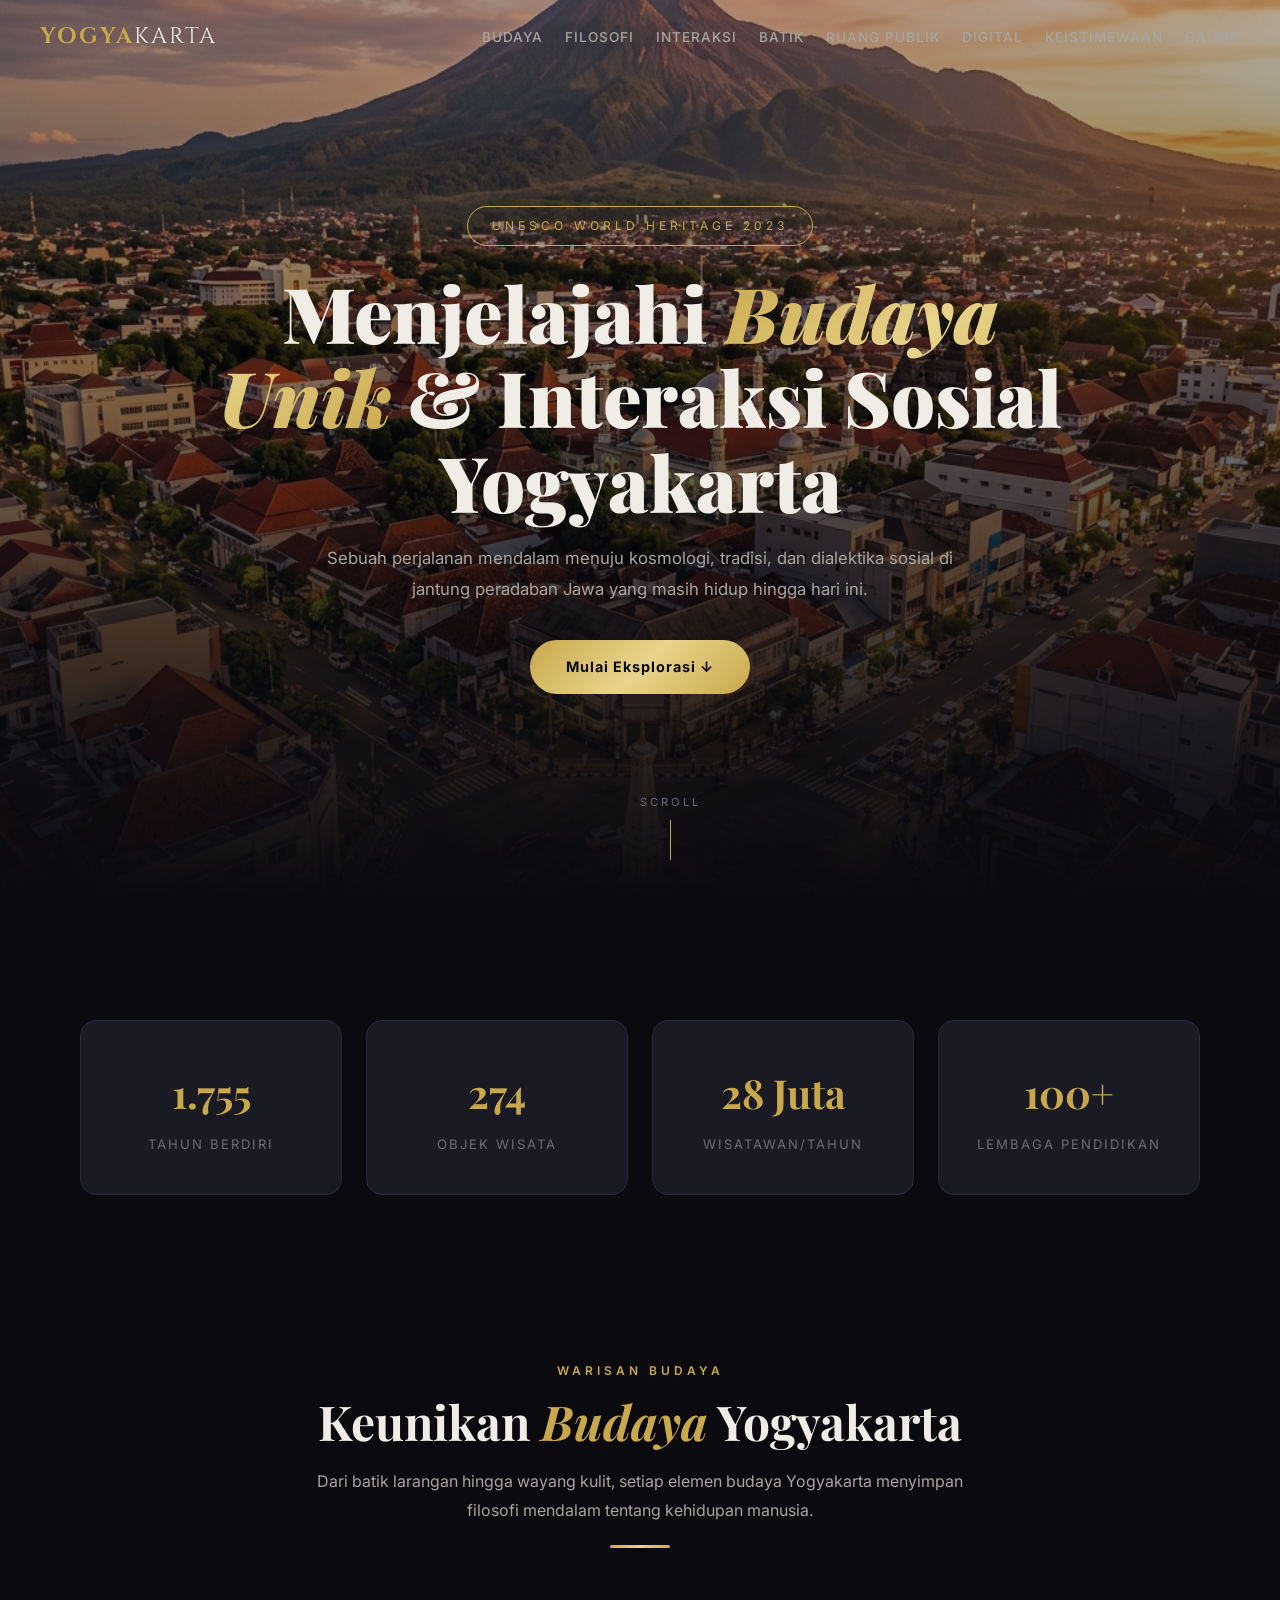
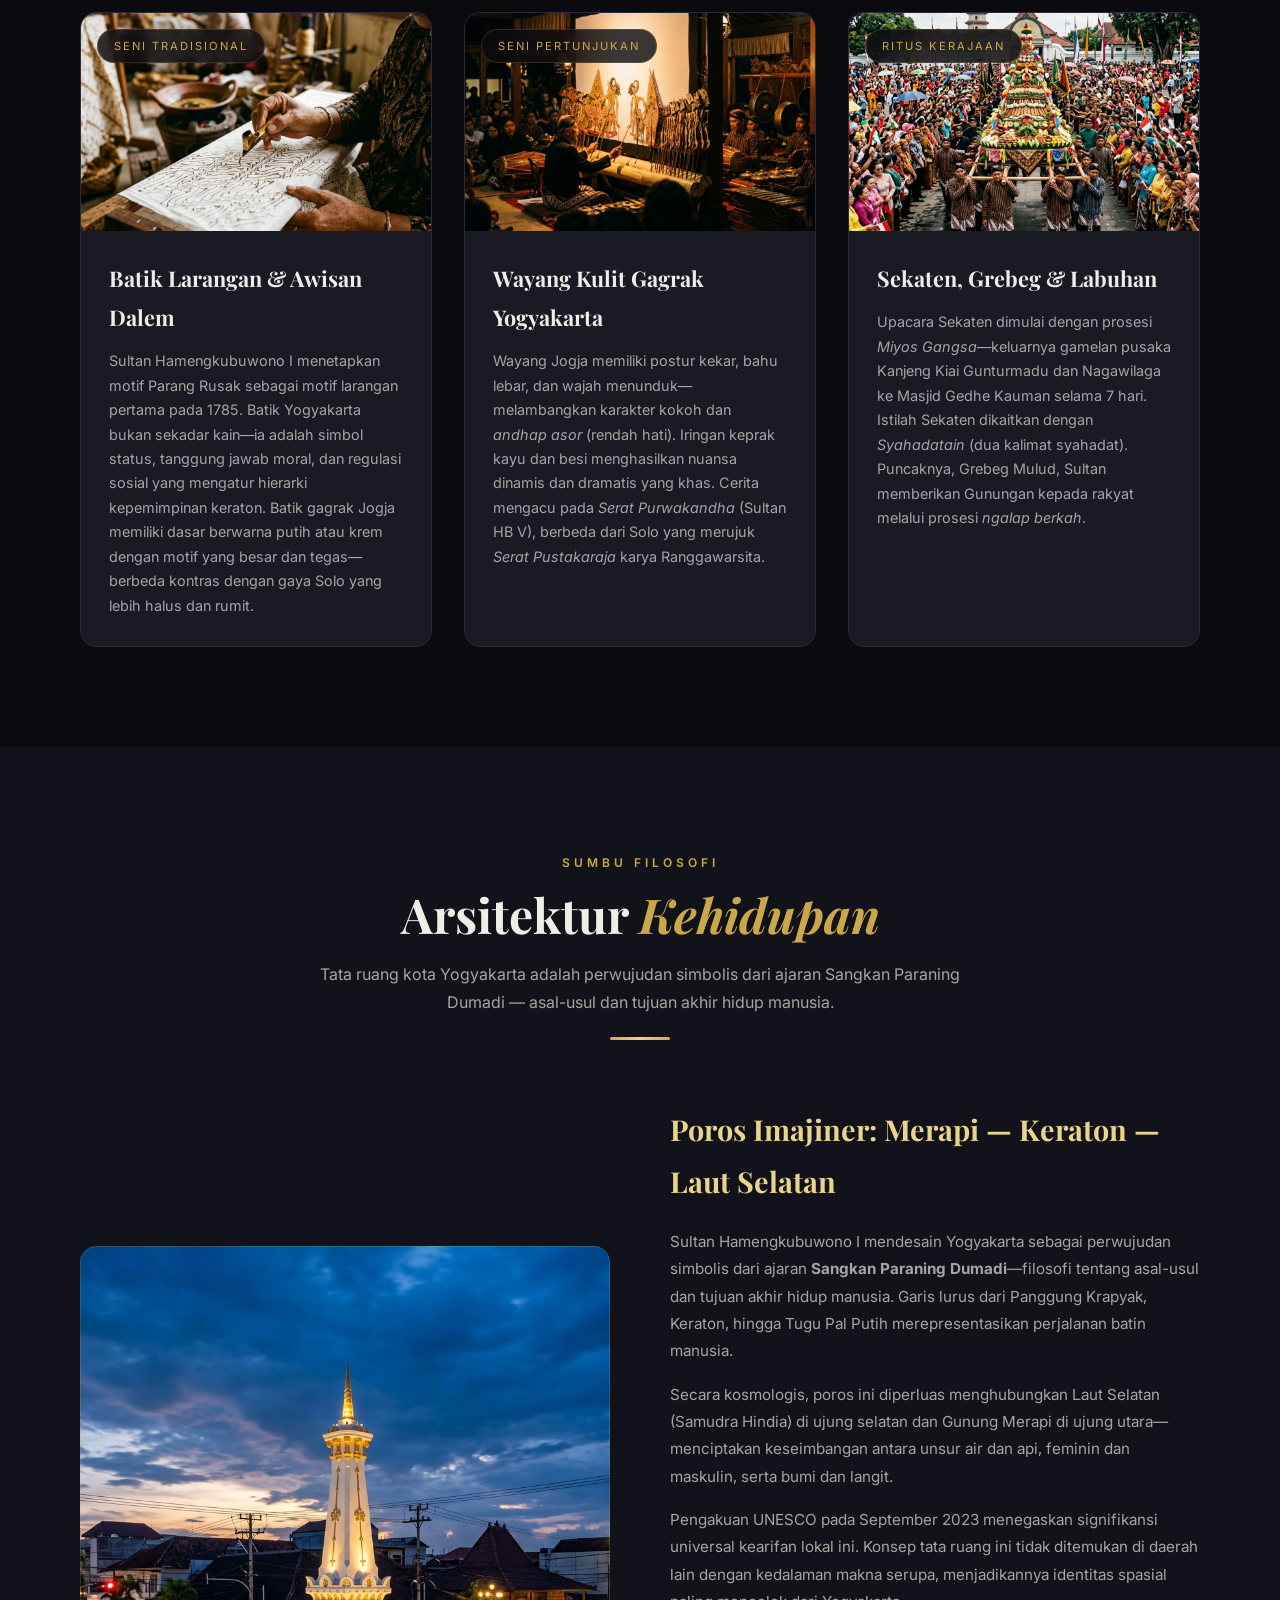
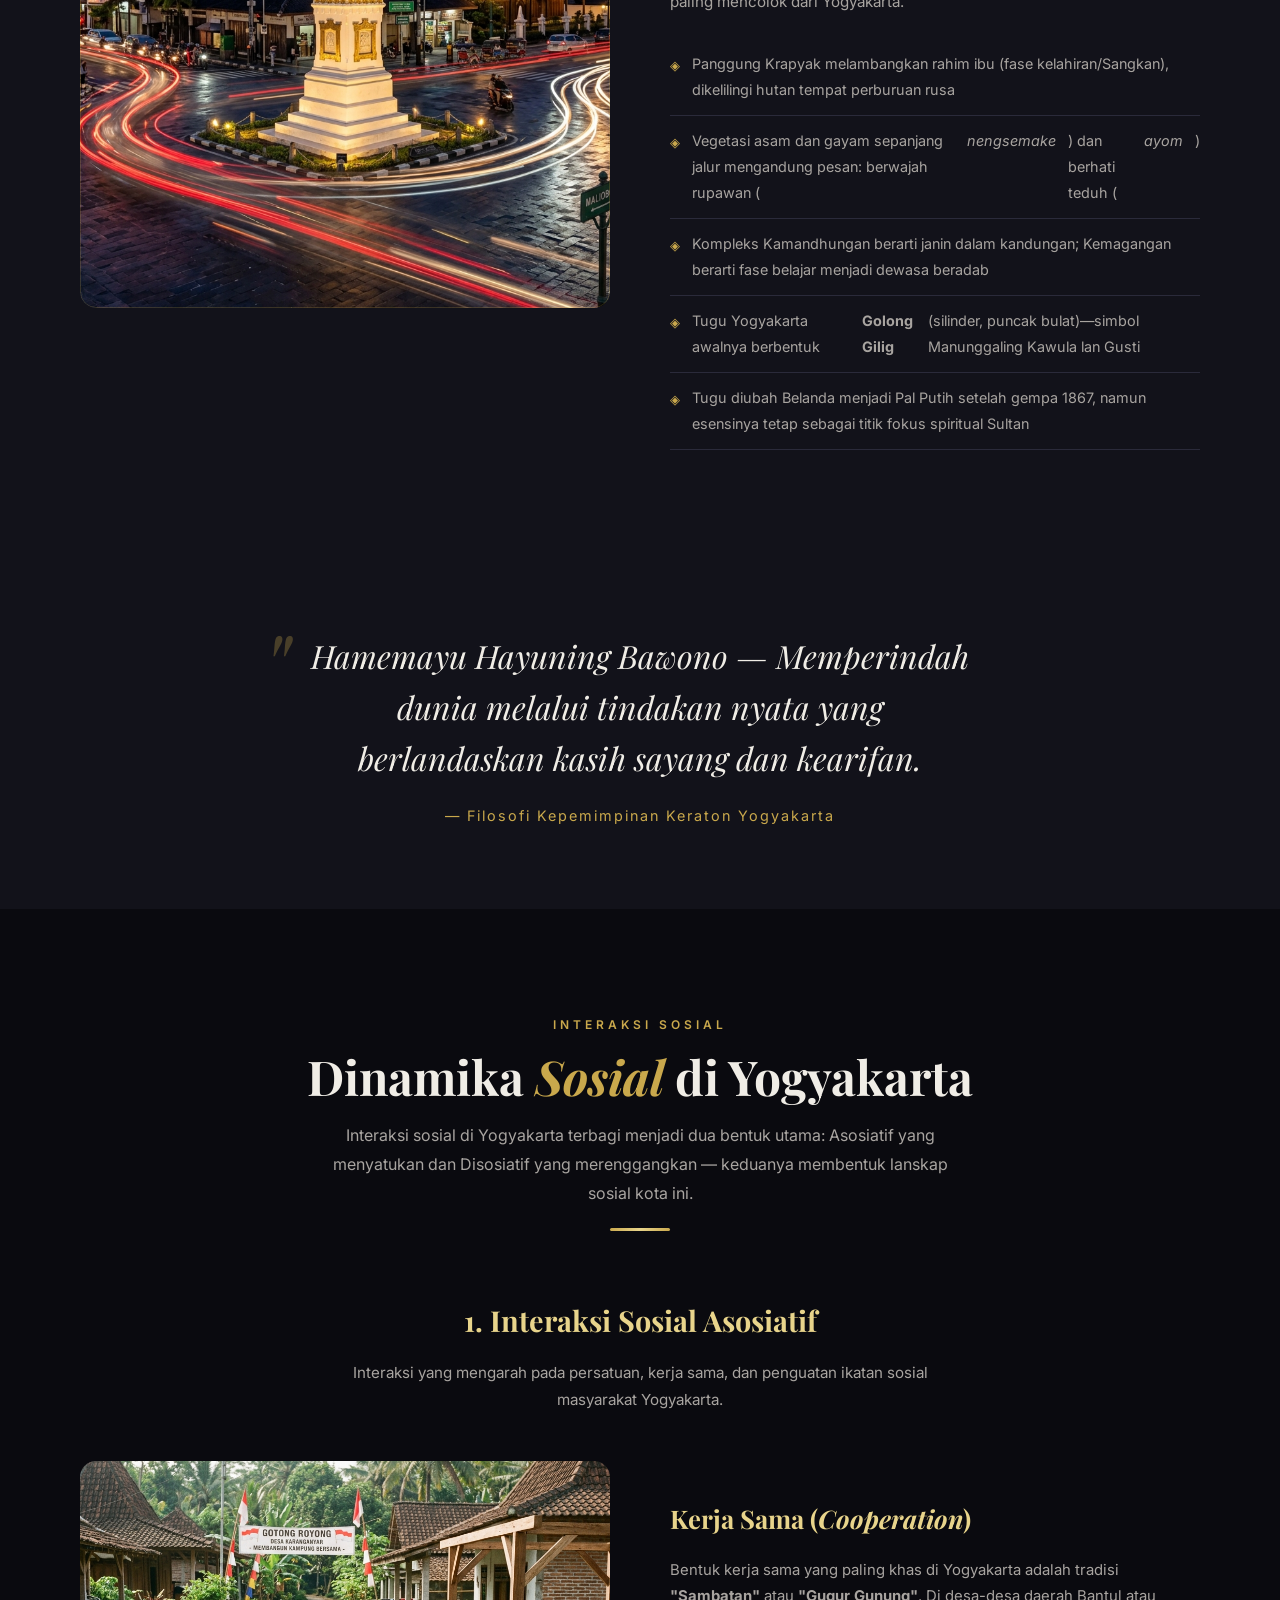
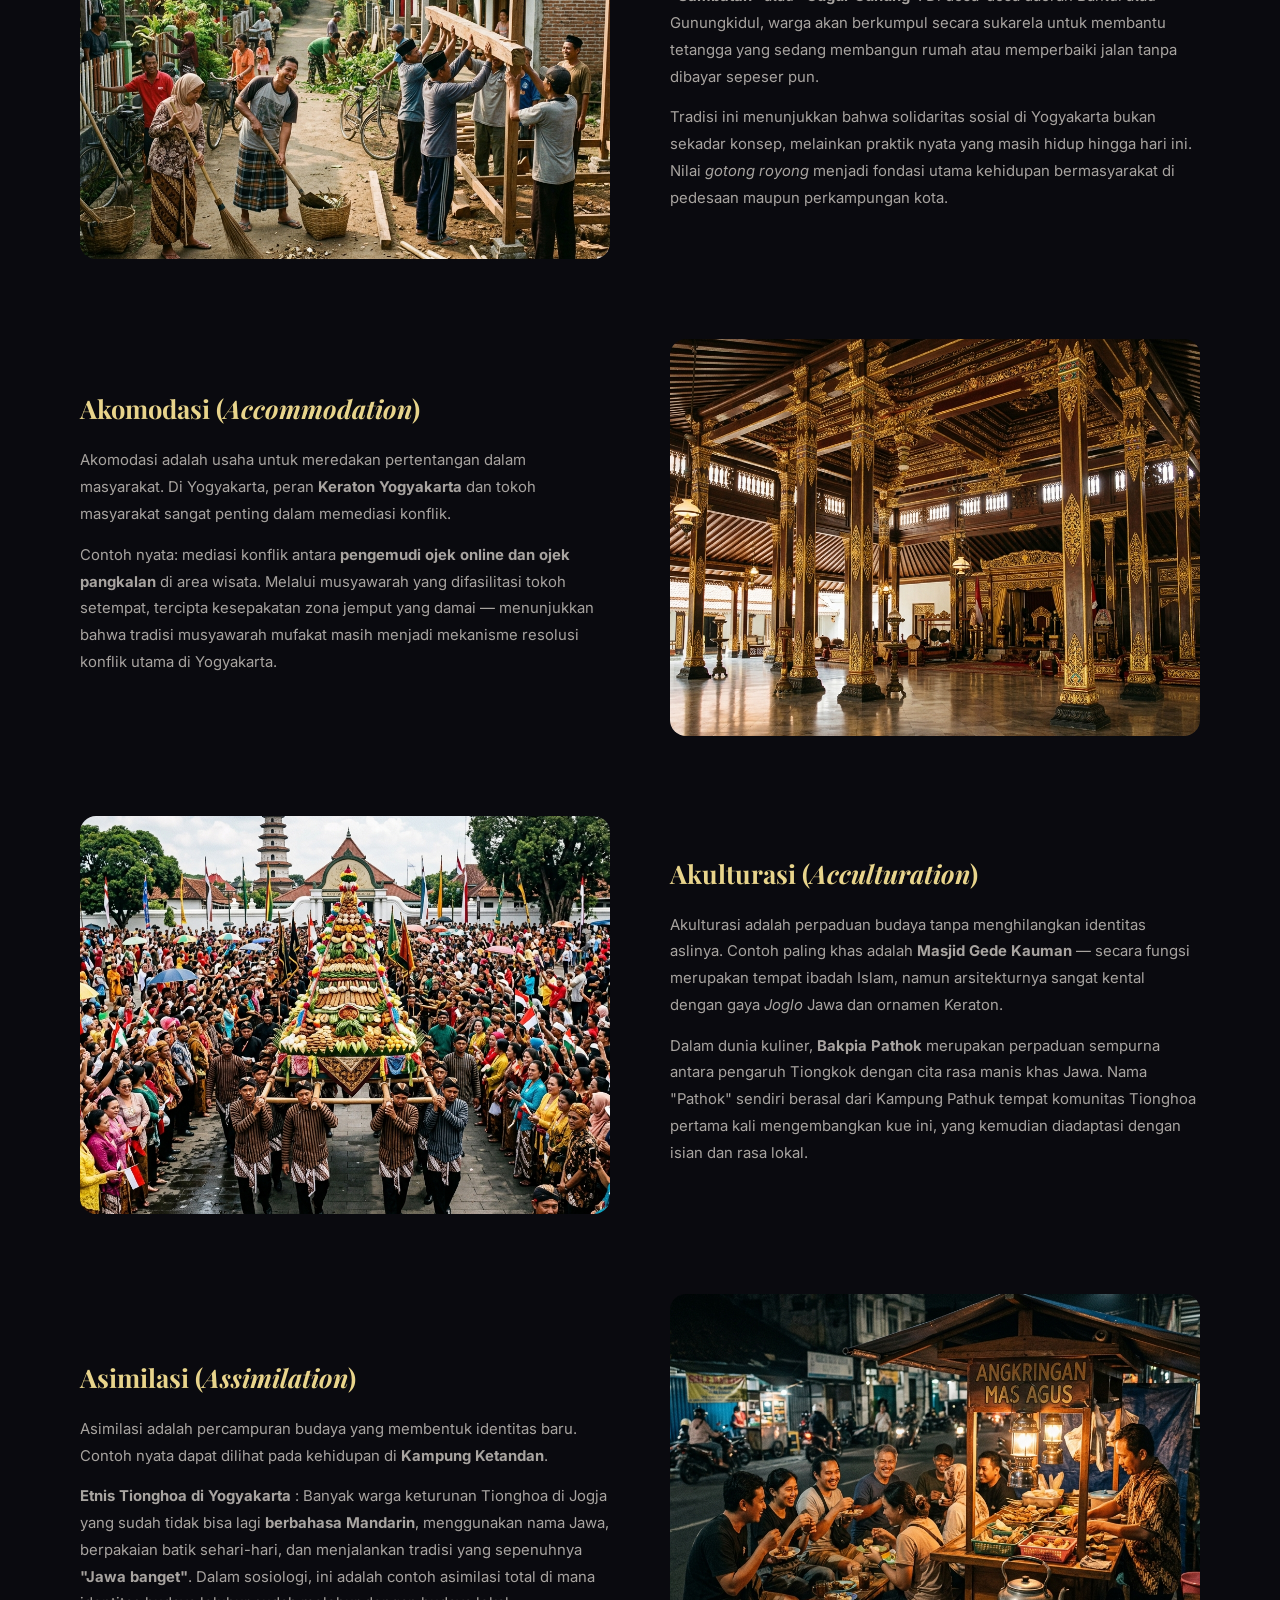
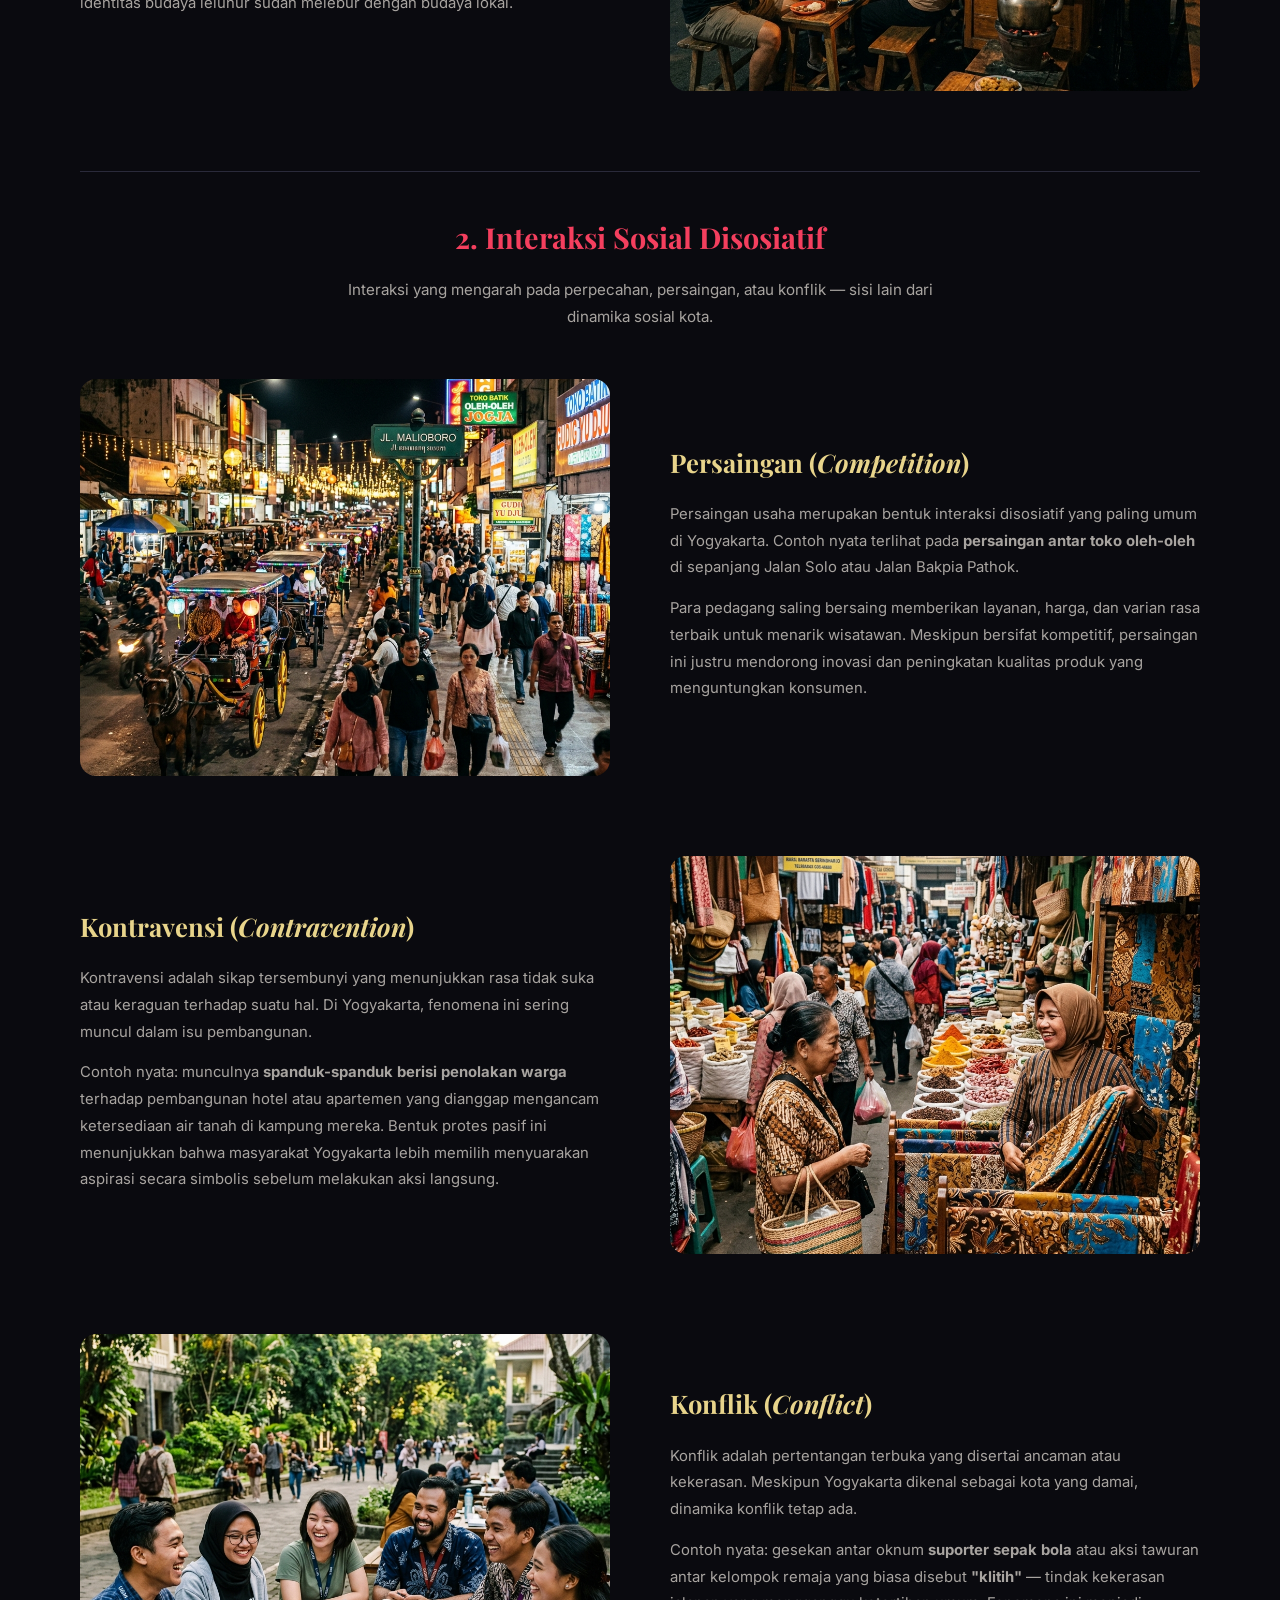
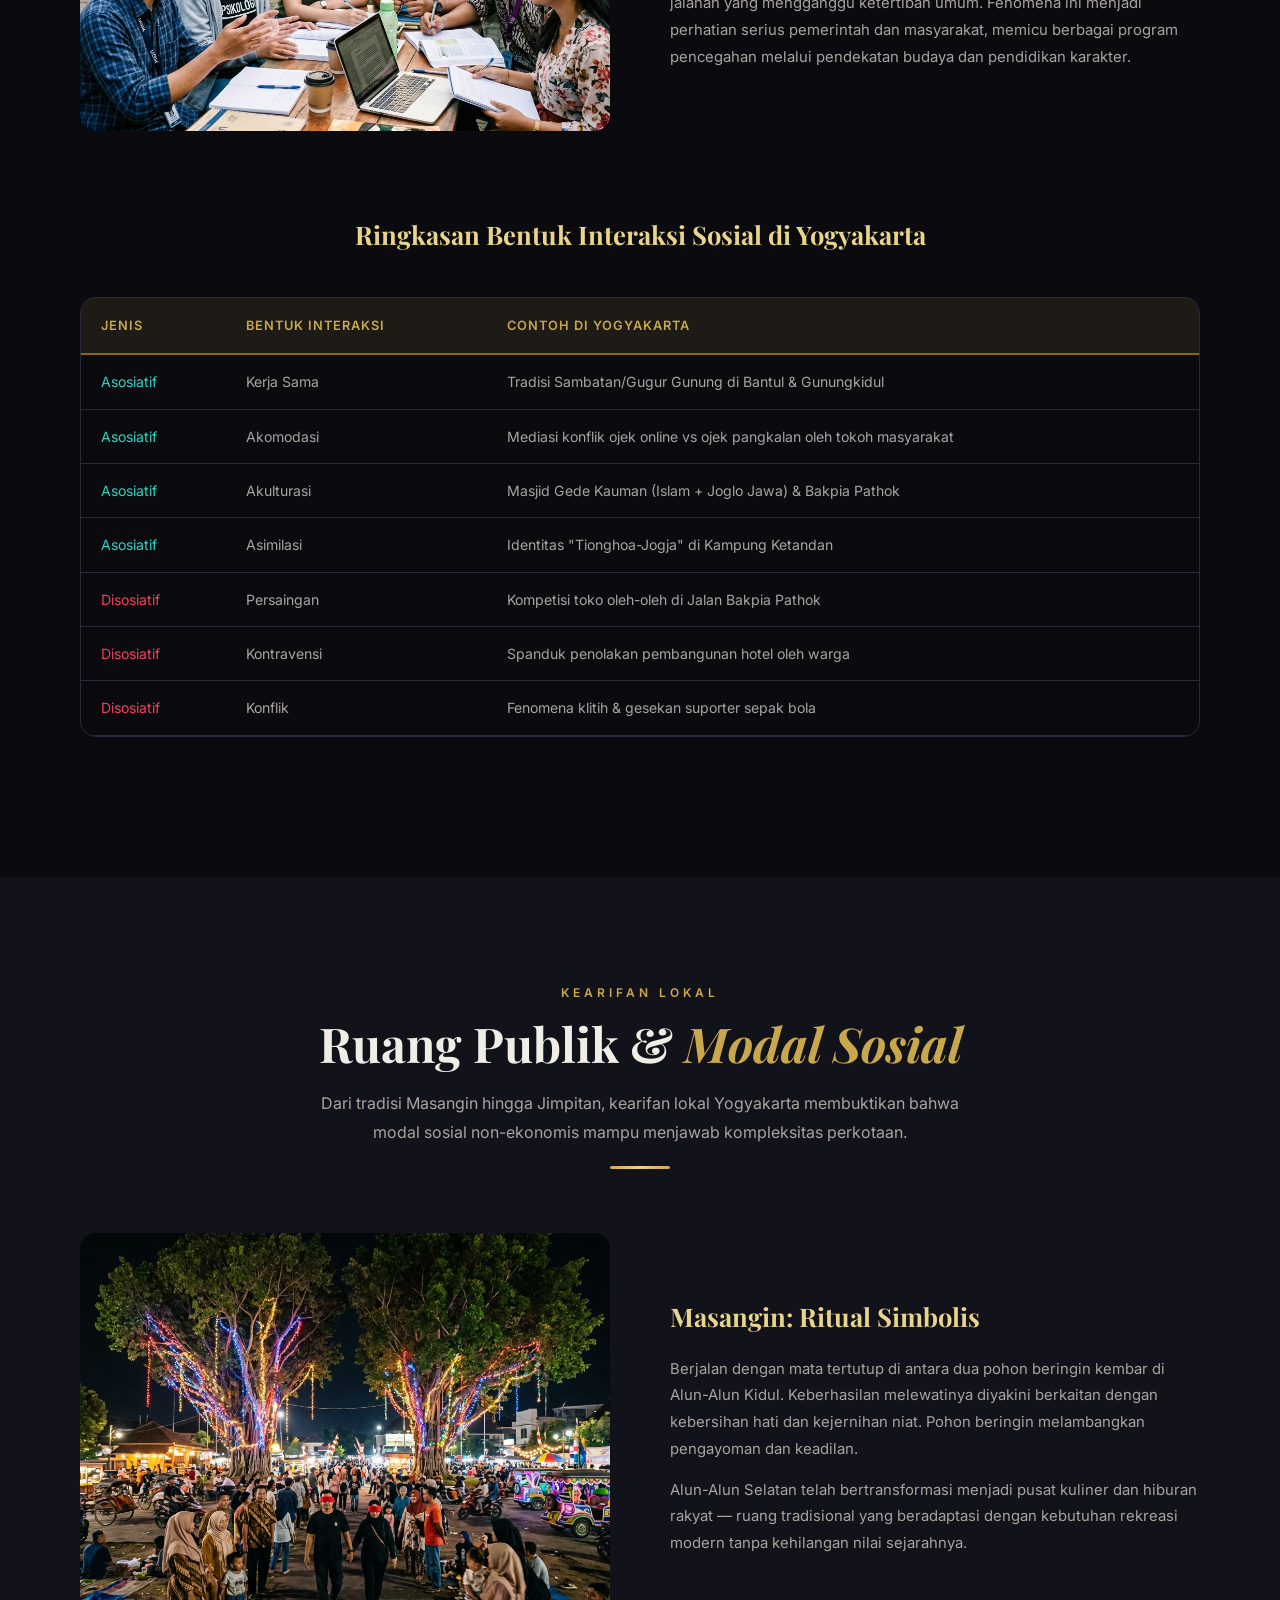
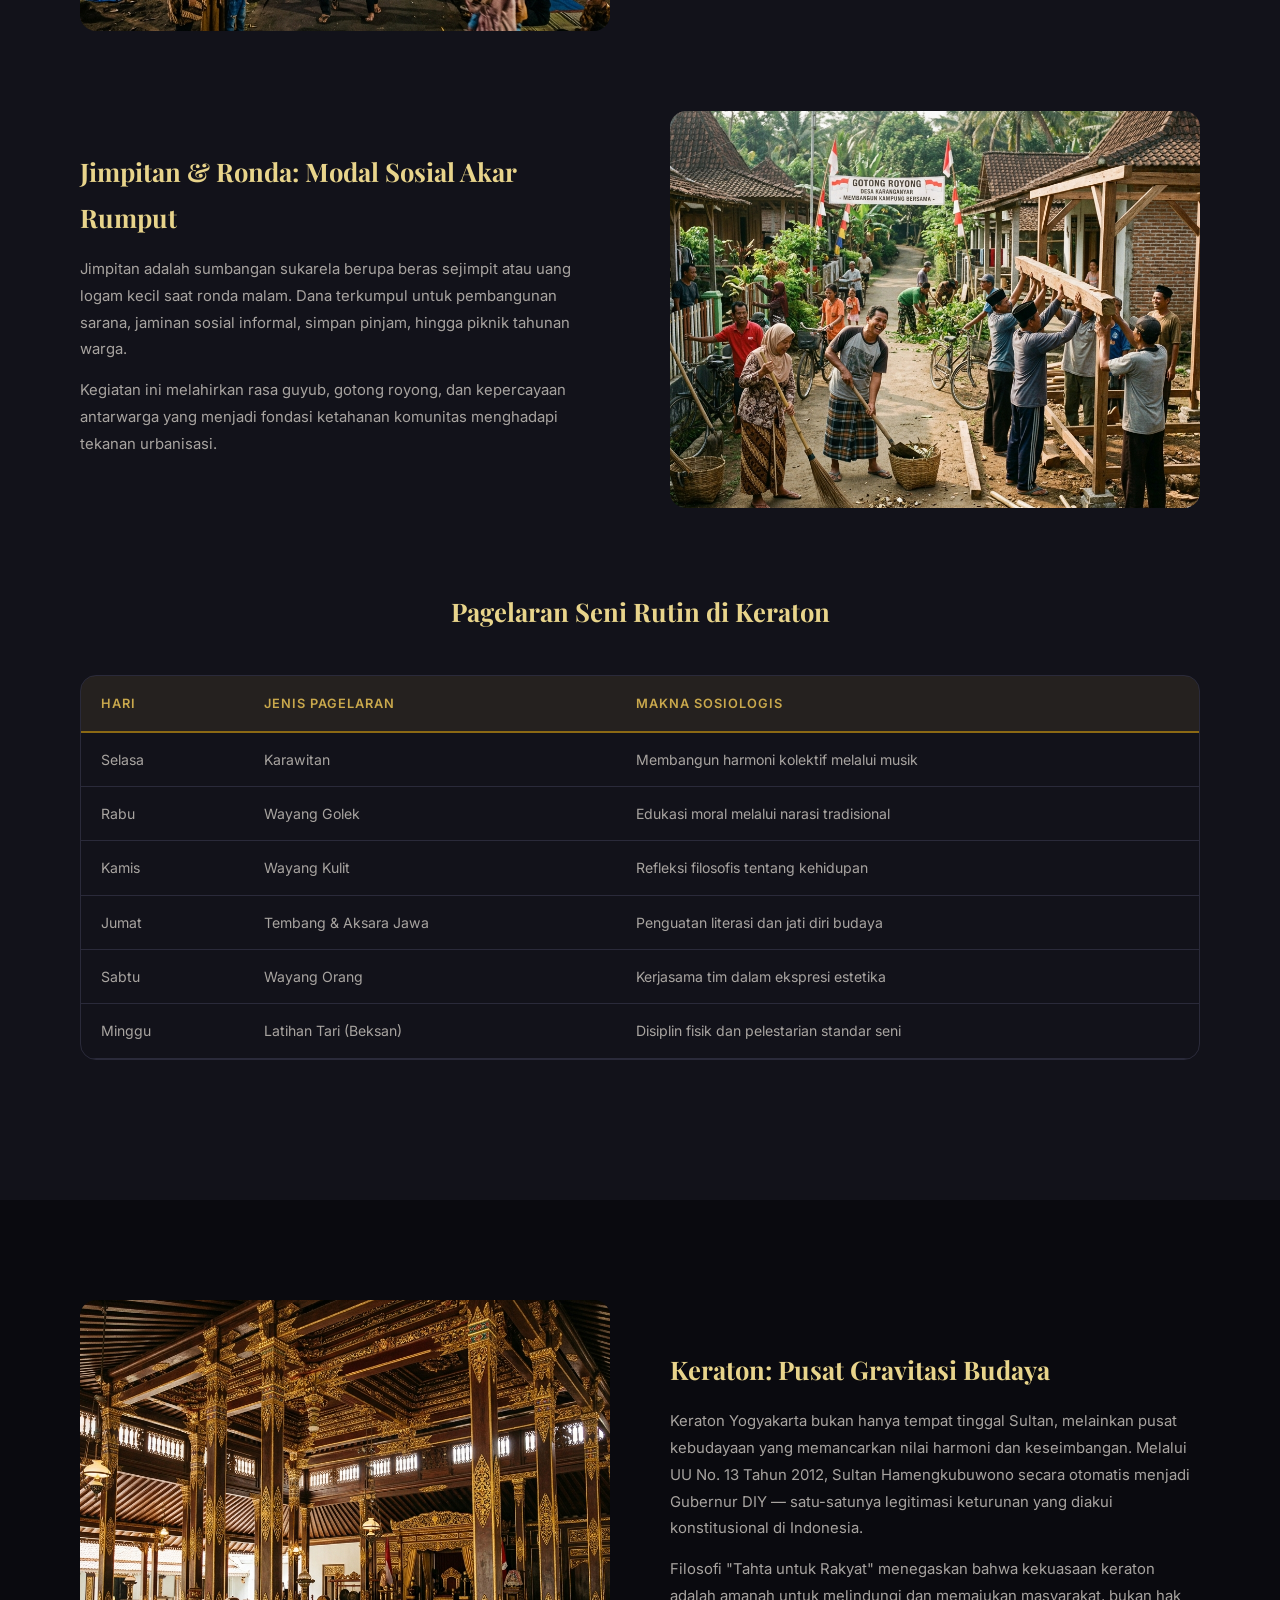
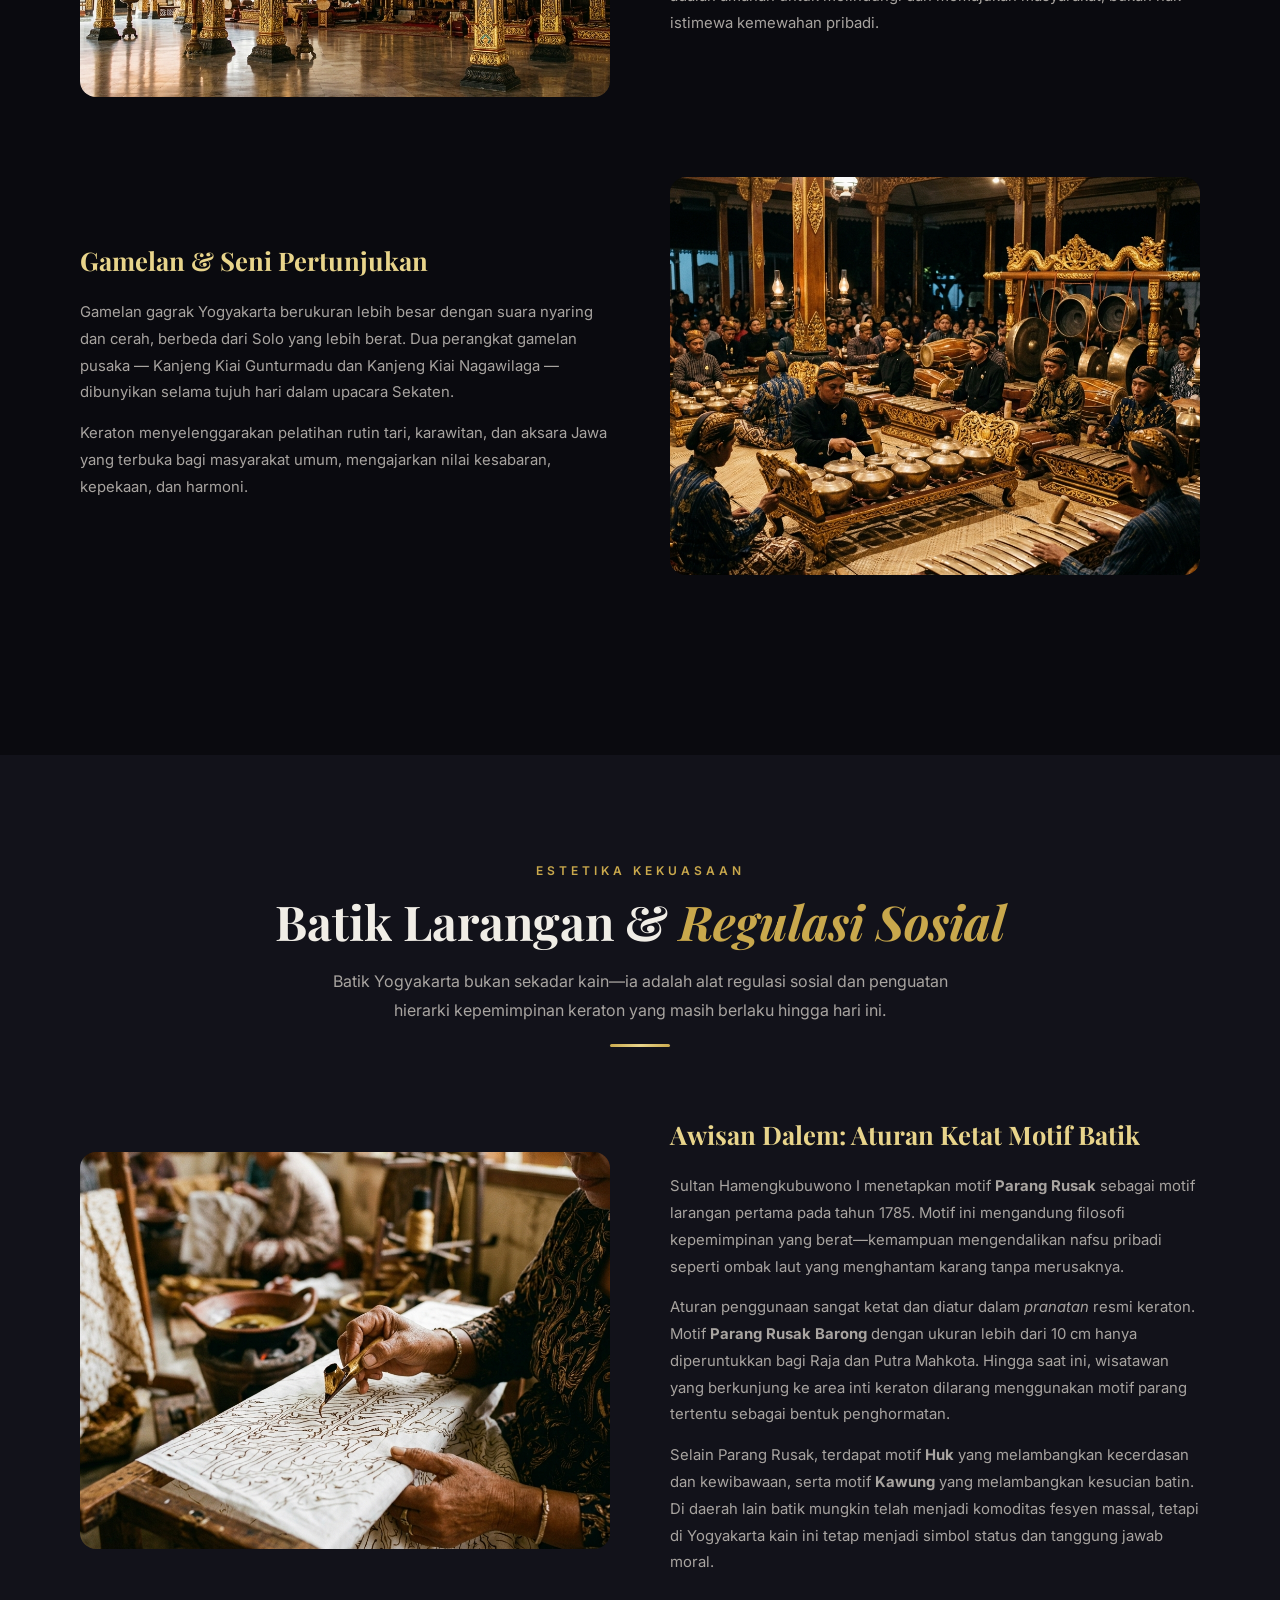
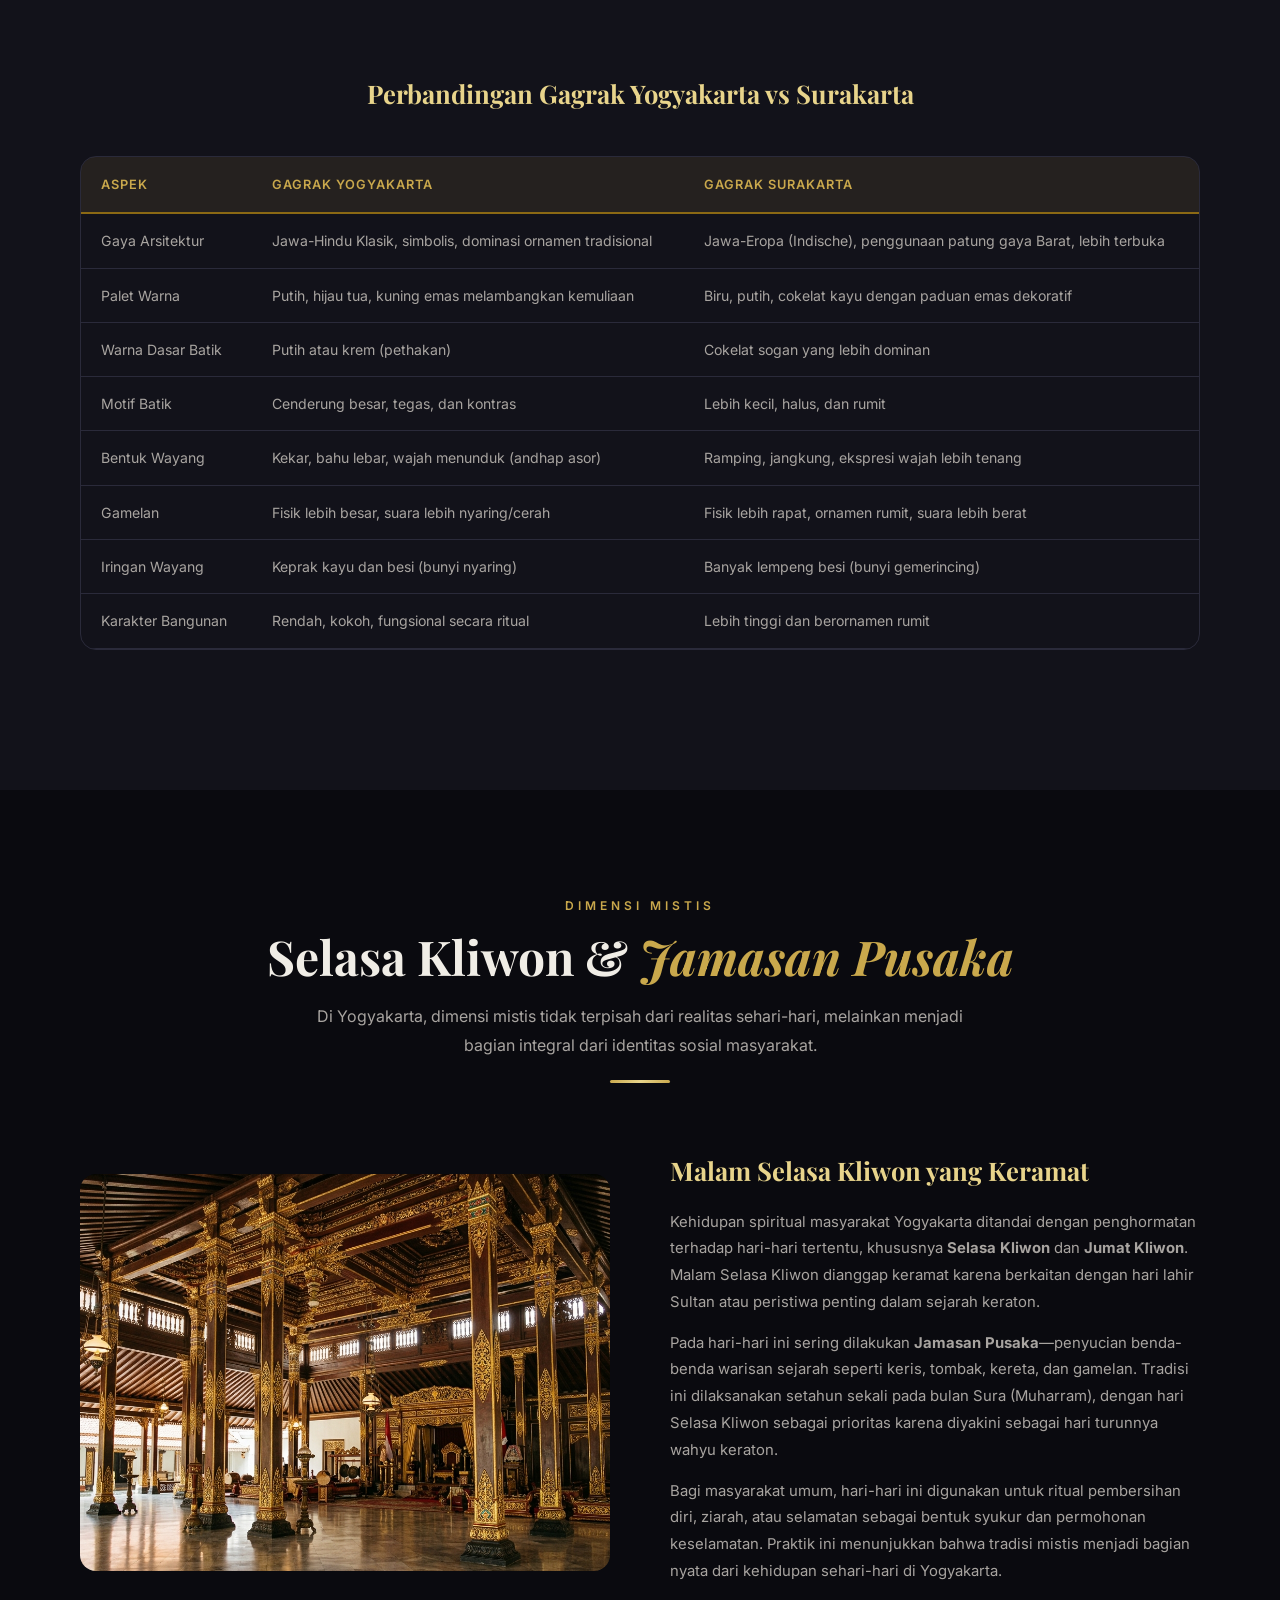
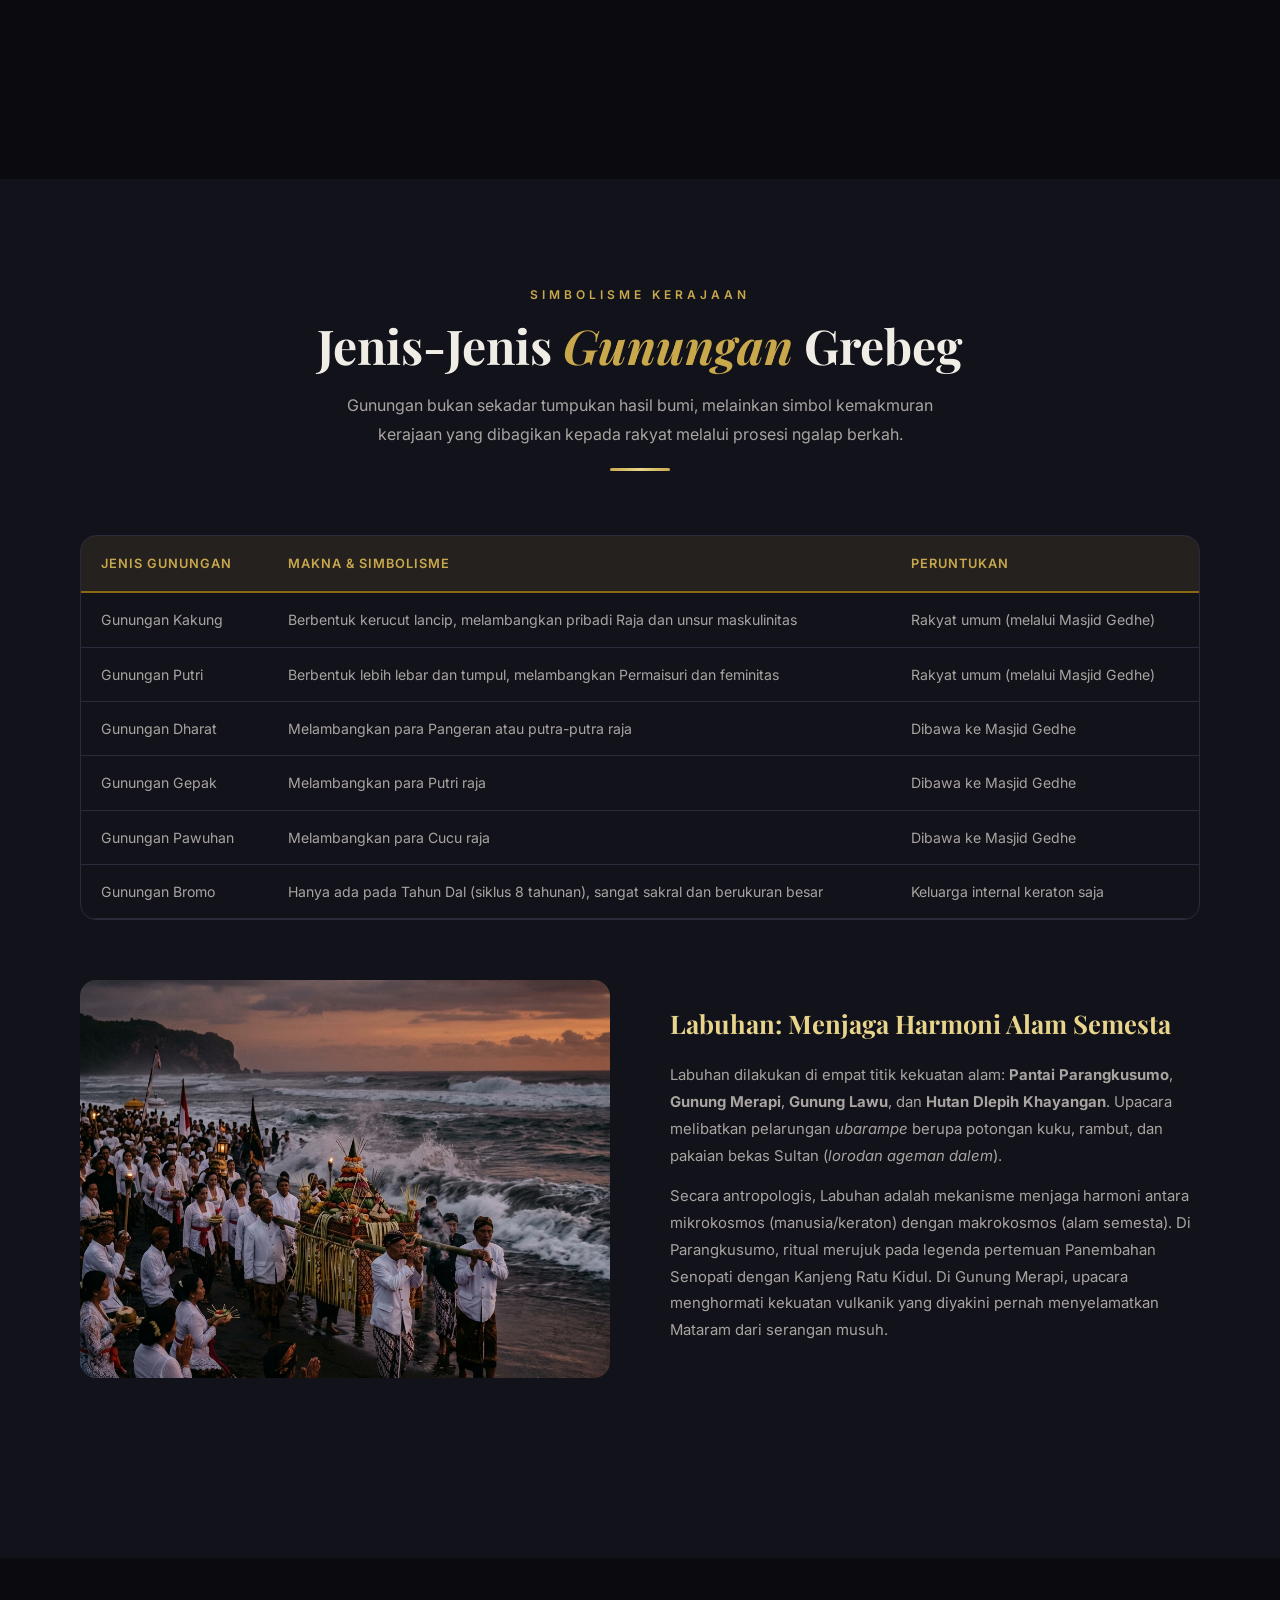
==== index.html @ e3d3c1f6 "Add files via upload" ====
<!DOCTYPE html>
<html lang="id">
<head>
  <meta charset="UTF-8">
  <meta name="viewport" content="width=device-width, initial-scale=1.0">
  <meta name="description" content="Menjelajahi keunikan budaya dan dinamika interaksi sosial di Yogyakarta - Kota Budaya, Kota Pelajar, Kota Istimewa.">
  <title>Yogyakarta — Budaya Unik & Interaksi Sosial</title>
  <link rel="stylesheet" href="style.css">
</head>
<body>

<!-- LOADER -->
<div id="loader">
  <div class="loader-ornament"></div>
  <p class="loader-text">Yogyakarta</p>
</div>

<!-- LIGHTBOX -->
<div class="lightbox">
  <button class="lightbox-close">&times;</button>
  <img src="" alt="">
</div>

<!-- NAVBAR -->
<nav class="navbar" id="navbar">
  <div class="nav-container">
    <a href="#" class="nav-logo">YOGYA<span>KARTA</span></a>
    <ul class="nav-links">
      <li><a href="#budaya">Budaya</a></li>
      <li><a href="#filosofi">Filosofi</a></li>
      <li><a href="#interaksi">Interaksi</a></li>
      <li><a href="#batik-larangan">Batik</a></li>
      <li><a href="#ruang-publik">Ruang Publik</a></li>
      <li><a href="#kampung-cyber">Digital</a></li>
      <li><a href="#keistimewaan">Keistimewaan</a></li>
      <li><a href="#galeri">Galeri</a></li>
    </ul>
    <button class="hamburger" aria-label="Menu">
      <span></span><span></span><span></span>
    </button>
  </div>
</nav>

<!-- HERO -->
<section class="hero" id="hero">
  <div class="hero-bg"></div>
  <div class="hero-overlay"></div>
  <div class="hero-content">
    <span class="hero-badge">UNESCO World Heritage 2023</span>
    <h1>Menjelajahi <em>Budaya Unik</em> & Interaksi Sosial Yogyakarta</h1>
    <p class="hero-desc">Sebuah perjalanan mendalam menuju kosmologi, tradisi, dan dialektika sosial di jantung peradaban Jawa yang masih hidup hingga hari ini.</p>
    <a href="#budaya" class="hero-cta">Mulai Eksplorasi ↓</a>
  </div>
  <div class="scroll-indicator">
    <span>Scroll</span>
    <div class="scroll-line"></div>
  </div>
</section>

<!-- STATS -->
<section style="padding:60px 0 0">
  <div class="container">
    <div class="stats-row reveal">
      <div class="stat-card">
        <span class="stat-number" data-count="1755">0</span>
        <span class="stat-label">Tahun Berdiri</span>
      </div>
      <div class="stat-card">
        <span class="stat-number" data-count="274">0</span>
        <span class="stat-label">Objek Wisata</span>
      </div>
      <div class="stat-card">
        <span class="stat-number" data-count="28" data-suffix=" Juta">0</span>
        <span class="stat-label">Wisatawan/Tahun</span>
      </div>
      <div class="stat-card">
        <span class="stat-number" data-count="100" data-suffix="+">0</span>
        <span class="stat-label">Lembaga Pendidikan</span>
      </div>
    </div>
  </div>
</section>

<!-- BUDAYA UNIK -->
<section id="budaya">
  <div class="container">
    <div class="section-header reveal">
      <span class="section-label">Warisan Budaya</span>
      <h2 class="section-title">Keunikan <em>Budaya</em> Yogyakarta</h2>
      <p class="section-desc">Dari batik larangan hingga wayang kulit, setiap elemen budaya Yogyakarta menyimpan filosofi mendalam tentang kehidupan manusia.</p>
      <div class="divider"></div>
    </div>
    <div class="culture-grid">
      <!-- Card 1 -->
      <div class="culture-card">
        <div class="culture-card-img">
          <img src="images/batik_process.png" alt="Proses pembuatan Batik Yogyakarta">
          <span class="card-tag">Seni Tradisional</span>
        </div>
        <div class="culture-card-body">
          <h3>Batik Larangan & Awisan Dalem</h3>
          <p>Sultan Hamengkubuwono I menetapkan motif Parang Rusak sebagai motif larangan pertama pada 1785. Batik Yogyakarta bukan sekadar kain—ia adalah simbol status, tanggung jawab moral, dan regulasi sosial yang mengatur hierarki kepemimpinan keraton. Batik gagrak Jogja memiliki dasar berwarna putih atau krem dengan motif yang besar dan tegas—berbeda kontras dengan gaya Solo yang lebih halus dan rumit.</p>
        </div>
      </div>
      <!-- Card 2 -->
      <div class="culture-card">
        <div class="culture-card-img">
          <img src="images/wayang_kulit.png" alt="Pertunjukan Wayang Kulit Yogyakarta">
          <span class="card-tag">Seni Pertunjukan</span>
        </div>
        <div class="culture-card-body">
          <h3>Wayang Kulit Gagrak Yogyakarta</h3>
          <p>Wayang Jogja memiliki postur kekar, bahu lebar, dan wajah menunduk—melambangkan karakter kokoh dan <em>andhap asor</em> (rendah hati). Iringan keprak kayu dan besi menghasilkan nuansa dinamis dan dramatis yang khas. Cerita mengacu pada <em>Serat Purwakandha</em> (Sultan HB V), berbeda dari Solo yang merujuk <em>Serat Pustakaraja</em> karya Ranggawarsita.</p>
        </div>
      </div>
      <!-- Card 3 -->
      <div class="culture-card">
        <div class="culture-card-img">
          <img src="images/grebeg_ceremony.png" alt="Upacara Grebeg Sekaten">
          <span class="card-tag">Ritus Kerajaan</span>
        </div>
        <div class="culture-card-body">
          <h3>Sekaten, Grebeg & Labuhan</h3>
          <p>Upacara Sekaten dimulai dengan prosesi <em>Miyos Gangsa</em>—keluarnya gamelan pusaka Kanjeng Kiai Gunturmadu dan Nagawilaga ke Masjid Gedhe Kauman selama 7 hari. Istilah Sekaten dikaitkan dengan <em>Syahadatain</em> (dua kalimat syahadat). Puncaknya, Grebeg Mulud, Sultan memberikan Gunungan kepada rakyat melalui prosesi <em>ngalap berkah</em>.</p>
        </div>
      </div>
    </div>
  </div>
</section>

<!-- SUMBU FILOSOFI -->
<section id="filosofi" style="background:var(--dark-surface)">
  <div class="container">
    <div class="section-header reveal">
      <span class="section-label">Sumbu Filosofi</span>
      <h2 class="section-title">Arsitektur <em>Kehidupan</em></h2>
      <p class="section-desc">Tata ruang kota Yogyakarta adalah perwujudan simbolis dari ajaran Sangkan Paraning Dumadi — asal-usul dan tujuan akhir hidup manusia.</p>
      <div class="divider"></div>
    </div>
    <div class="filosofi-grid reveal">
      <div class="filosofi-image">
        <img src="images/tugu_yogyakarta.png" alt="Tugu Yogyakarta dan Sumbu Filosofi">
      </div>
      <div class="filosofi-content">
        <h3>Poros Imajiner: Merapi — Keraton — Laut Selatan</h3>
        <p>Sultan Hamengkubuwono I mendesain Yogyakarta sebagai perwujudan simbolis dari ajaran <strong>Sangkan Paraning Dumadi</strong>—filosofi tentang asal-usul dan tujuan akhir hidup manusia. Garis lurus dari Panggung Krapyak, Keraton, hingga Tugu Pal Putih merepresentasikan perjalanan batin manusia.</p>
        <p>Secara kosmologis, poros ini diperluas menghubungkan Laut Selatan (Samudra Hindia) di ujung selatan dan Gunung Merapi di ujung utara—menciptakan keseimbangan antara unsur air dan api, feminin dan maskulin, serta bumi dan langit.</p>
        <p>Pengakuan UNESCO pada September 2023 menegaskan signifikansi universal kearifan lokal ini. Konsep tata ruang ini tidak ditemukan di daerah lain dengan kedalaman makna serupa, menjadikannya identitas spasial paling mencolok dari Yogyakarta.</p>
        <ul class="filosofi-points">
          <li>Panggung Krapyak melambangkan rahim ibu (fase kelahiran/Sangkan), dikelilingi hutan tempat perburuan rusa</li>
          <li>Vegetasi asam dan gayam sepanjang jalur mengandung pesan: berwajah rupawan (<em>nengsemake</em>) dan berhati teduh (<em>ayom</em>)</li>
          <li>Kompleks Kamandhungan berarti janin dalam kandungan; Kemagangan berarti fase belajar menjadi dewasa beradab</li>
          <li>Tugu Yogyakarta awalnya berbentuk <strong>Golong Gilig</strong> (silinder, puncak bulat)—simbol Manunggaling Kawula lan Gusti</li>
          <li>Tugu diubah Belanda menjadi Pal Putih setelah gempa 1867, namun esensinya tetap sebagai titik fokus spiritual Sultan</li>
        </ul>
      </div>
    </div>
  </div>
</section>

<!-- QUOTE -->
<div class="quote-section">
  <div class="quote-block reveal">
    <blockquote>Hamemayu Hayuning Bawono — Memperindah dunia melalui tindakan nyata yang berlandaskan kasih sayang dan kearifan.</blockquote>
    <p class="quote-author">— Filosofi Kepemimpinan Keraton Yogyakarta</p>
  </div>
</div>

<!-- INTERAKSI SOSIAL -->
<section id="interaksi">
  <div class="container">
    <div class="section-header reveal">
      <span class="section-label">Interaksi Sosial</span>
      <h2 class="section-title">Dinamika <em>Sosial</em> di Yogyakarta</h2>
      <p class="section-desc">Interaksi sosial di Yogyakarta terbagi menjadi dua bentuk utama: Asosiatif yang menyatukan dan Disosiatif yang merenggangkan — keduanya membentuk lanskap sosial kota ini.</p>
      <div class="divider"></div>
    </div>

    <!-- ASOSIATIF HEADER -->
    <div class="reveal" style="margin-bottom:48px">
      <h3 style="font-family:'Playfair Display',serif;font-size:1.8rem;text-align:center;color:var(--gold-light)">1. Interaksi Sosial Asosiatif</h3>
      <p style="text-align:center;color:var(--text-secondary);max-width:600px;margin:12px auto 0;font-size:0.95rem">Interaksi yang mengarah pada persatuan, kerja sama, dan penguatan ikatan sosial masyarakat Yogyakarta.</p>
    </div>

    <!-- Kerja Sama: Sambatan -->
    <div class="info-block reveal">
      <div class="info-block-image">
        <img src="images/gotong_royong.png" alt="Tradisi Sambatan gotong royong di Yogyakarta">
      </div>
      <div class="info-block-text">
        <h3>Kerja Sama (<em>Cooperation</em>)</h3>
        <p>Bentuk kerja sama yang paling khas di Yogyakarta adalah tradisi <strong>"Sambatan"</strong> atau <strong>"Gugur Gunung"</strong>. Di desa-desa daerah Bantul atau Gunungkidul, warga akan berkumpul secara sukarela untuk membantu tetangga yang sedang membangun rumah atau memperbaiki jalan tanpa dibayar sepeser pun.</p>
        <p>Tradisi ini menunjukkan bahwa solidaritas sosial di Yogyakarta bukan sekadar konsep, melainkan praktik nyata yang masih hidup hingga hari ini. Nilai <em>gotong royong</em> menjadi fondasi utama kehidupan bermasyarakat di pedesaan maupun perkampungan kota.</p>
      </div>
    </div>

    <!-- Akomodasi -->
    <div class="info-block reverse reveal">
      <div class="info-block-image">
        <img src="images/keraton_palace.png" alt="Keraton Yogyakarta sebagai mediator konflik">
      </div>
      <div class="info-block-text">
        <h3>Akomodasi (<em>Accommodation</em>)</h3>
        <p>Akomodasi adalah usaha untuk meredakan pertentangan dalam masyarakat. Di Yogyakarta, peran <strong>Keraton Yogyakarta</strong> dan tokoh masyarakat sangat penting dalam memediasi konflik.</p>
        <p>Contoh nyata: mediasi konflik antara <strong>pengemudi ojek online dan ojek pangkalan</strong> di area wisata. Melalui musyawarah yang difasilitasi tokoh setempat, tercipta kesepakatan zona jemput yang damai — menunjukkan bahwa tradisi musyawarah mufakat masih menjadi mekanisme resolusi konflik utama di Yogyakarta.</p>
      </div>
    </div>

    <!-- Akulturasi -->
    <div class="info-block reveal">
      <div class="info-block-image">
        <img src="images/grebeg_ceremony.png" alt="Masjid Gede Kauman akulturasi budaya Islam dan Jawa">
      </div>
      <div class="info-block-text">
        <h3>Akulturasi (<em>Acculturation</em>)</h3>
        <p>Akulturasi adalah perpaduan budaya tanpa menghilangkan identitas aslinya. Contoh paling khas adalah <strong>Masjid Gede Kauman</strong> — secara fungsi merupakan tempat ibadah Islam, namun arsitekturnya sangat kental dengan gaya <em>Joglo</em> Jawa dan ornamen Keraton.</p>
        <p>Dalam dunia kuliner, <strong>Bakpia Pathok</strong> merupakan perpaduan sempurna antara pengaruh Tiongkok dengan cita rasa manis khas Jawa. Nama "Pathok" sendiri berasal dari Kampung Pathuk tempat komunitas Tionghoa pertama kali mengembangkan kue ini, yang kemudian diadaptasi dengan isian dan rasa lokal.</p>
      </div>
    </div>

    <!-- Asimilasi -->
    <div class="info-block reverse reveal">
      <div class="info-block-image">
        <img src="images/angkringan_social.png" alt="Kehidupan multikultural di Kampung Ketandan Yogyakarta">
      </div>
      <div class="info-block-text">
        <h3>Asimilasi (<em>Assimilation</em>)</h3>
        <p>Asimilasi adalah percampuran budaya yang membentuk identitas baru. Contoh nyata dapat dilihat pada kehidupan di <strong>Kampung Ketandan</strong>.</p>
        <p><strong>Etnis Tionghoa di Yogyakarta</strong> : Banyak warga keturunan Tionghoa di Jogja yang sudah tidak bisa lagi<strong> berbahasa Mandarin</strong>, menggunakan nama Jawa, berpakaian batik sehari-hari, dan menjalankan tradisi yang sepenuhnya <strong>"Jawa banget"</strong>. Dalam sosiologi, ini adalah contoh asimilasi total di mana identitas budaya leluhur sudah melebur dengan budaya lokal.</p>
      </div>
    </div>

    <!-- DISOSIATIF HEADER -->
    <div class="reveal" style="margin:60px 0 48px;padding-top:40px;border-top:1px solid var(--dark-border)">
      <h3 style="font-family:'Playfair Display',serif;font-size:1.8rem;text-align:center;color:var(--accent-rose)">2. Interaksi Sosial Disosiatif</h3>
      <p style="text-align:center;color:var(--text-secondary);max-width:600px;margin:12px auto 0;font-size:0.95rem">Interaksi yang mengarah pada perpecahan, persaingan, atau konflik — sisi lain dari dinamika sosial kota.</p>
    </div>

    <!-- Persaingan -->
    <div class="info-block reveal">
      <div class="info-block-image">
        <img src="images/malioboro_street.png" alt="Persaingan toko oleh-oleh di Jalan Bakpia Pathok Yogyakarta">
      </div>
      <div class="info-block-text">
        <h3>Persaingan (<em>Competition</em>)</h3>
        <p>Persaingan usaha merupakan bentuk interaksi disosiatif yang paling umum di Yogyakarta. Contoh nyata terlihat pada <strong>persaingan antar toko oleh-oleh</strong> di sepanjang Jalan Solo atau Jalan Bakpia Pathok.</p>
        <p>Para pedagang saling bersaing memberikan layanan, harga, dan varian rasa terbaik untuk menarik wisatawan. Meskipun bersifat kompetitif, persaingan ini justru mendorong inovasi dan peningkatan kualitas produk yang menguntungkan konsumen.</p>
      </div>
    </div>

    <!-- Kontravensi -->
    <div class="info-block reverse reveal">
      <div class="info-block-image">
        <img src="images/pasar_beringharjo.png" alt="Spanduk penolakan pembangunan oleh warga Yogyakarta">
      </div>
      <div class="info-block-text">
        <h3>Kontravensi (<em>Contravention</em>)</h3>
        <p>Kontravensi adalah sikap tersembunyi yang menunjukkan rasa tidak suka atau keraguan terhadap suatu hal. Di Yogyakarta, fenomena ini sering muncul dalam isu pembangunan.</p>
        <p>Contoh nyata: munculnya <strong>spanduk-spanduk berisi penolakan warga</strong> terhadap pembangunan hotel atau apartemen yang dianggap mengancam ketersediaan air tanah di kampung mereka. Bentuk protes pasif ini menunjukkan bahwa masyarakat Yogyakarta lebih memilih menyuarakan aspirasi secara simbolis sebelum melakukan aksi langsung.</p>
      </div>
    </div>

    <!-- Konflik -->
    <div class="info-block reveal">
      <div class="info-block-image">
        <img src="images/students_multicultural.png" alt="Dinamika konflik sosial di jalanan Yogyakarta">
      </div>
      <div class="info-block-text">
        <h3>Konflik (<em>Conflict</em>)</h3>
        <p>Konflik adalah pertentangan terbuka yang disertai ancaman atau kekerasan. Meskipun Yogyakarta dikenal sebagai kota yang damai, dinamika konflik tetap ada.</p>
        <p>Contoh nyata: gesekan antar oknum <strong>suporter sepak bola</strong> atau aksi tawuran antar kelompok remaja yang biasa disebut <strong>"klitih"</strong> — tindak kekerasan jalanan yang mengganggu ketertiban umum. Fenomena ini menjadi perhatian serius pemerintah dan masyarakat, memicu berbagai program pencegahan melalui pendekatan budaya dan pendidikan karakter.</p>
      </div>
    </div>

    <!-- TABEL RINGKASAN -->
    <div class="reveal" style="margin-top:60px">
      <h3 style="font-family:'Playfair Display',serif;font-size:1.6rem;text-align:center;margin-bottom:40px;color:var(--gold-light)">Ringkasan Bentuk Interaksi Sosial di Yogyakarta</h3>
      <div class="data-table-wrapper">
        <table class="data-table">
          <thead>
            <tr>
              <th>Jenis</th>
              <th>Bentuk Interaksi</th>
              <th>Contoh di Yogyakarta</th>
            </tr>
          </thead>
          <tbody>
            <tr><td style="color:var(--accent-teal)">Asosiatif</td><td>Kerja Sama</td><td>Tradisi Sambatan/Gugur Gunung di Bantul & Gunungkidul</td></tr>
            <tr><td style="color:var(--accent-teal)">Asosiatif</td><td>Akomodasi</td><td>Mediasi konflik ojek online vs ojek pangkalan oleh tokoh masyarakat</td></tr>
            <tr><td style="color:var(--accent-teal)">Asosiatif</td><td>Akulturasi</td><td>Masjid Gede Kauman (Islam + Joglo Jawa) & Bakpia Pathok</td></tr>
            <tr><td style="color:var(--accent-teal)">Asosiatif</td><td>Asimilasi</td><td>Identitas "Tionghoa-Jogja" di Kampung Ketandan</td></tr>
            <tr><td style="color:var(--accent-rose)">Disosiatif</td><td>Persaingan</td><td>Kompetisi toko oleh-oleh di Jalan Bakpia Pathok</td></tr>
            <tr><td style="color:var(--accent-rose)">Disosiatif</td><td>Kontravensi</td><td>Spanduk penolakan pembangunan hotel oleh warga</td></tr>
            <tr><td style="color:var(--accent-rose)">Disosiatif</td><td>Konflik</td><td>Fenomena klitih & gesekan suporter sepak bola</td></tr>
          </tbody>
        </table>
      </div>
    </div>
  </div>
</section>

<!-- RUANG PUBLIK & KEARIFAN LOKAL -->
<section id="ruang-publik" style="background:var(--dark-surface)">
  <div class="container">
    <div class="section-header reveal">
      <span class="section-label">Kearifan Lokal</span>
      <h2 class="section-title">Ruang Publik & <em>Modal Sosial</em></h2>
      <p class="section-desc">Dari tradisi Masangin hingga Jimpitan, kearifan lokal Yogyakarta membuktikan bahwa modal sosial non-ekonomis mampu menjawab kompleksitas perkotaan.</p>
      <div class="divider"></div>
    </div>

    <div class="info-block reveal">
      <div class="info-block-image">
        <img src="images/masangin_tradition.png" alt="Tradisi Masangin di Alun-Alun Kidul">
      </div>
      <div class="info-block-text">
        <h3>Masangin: Ritual Simbolis</h3>
        <p>Berjalan dengan mata tertutup di antara dua pohon beringin kembar di Alun-Alun Kidul. Keberhasilan melewatinya diyakini berkaitan dengan kebersihan hati dan kejernihan niat. Pohon beringin melambangkan pengayoman dan keadilan.</p>
        <p>Alun-Alun Selatan telah bertransformasi menjadi pusat kuliner dan hiburan rakyat — ruang tradisional yang beradaptasi dengan kebutuhan rekreasi modern tanpa kehilangan nilai sejarahnya.</p>
      </div>
    </div>

    <div class="info-block reverse reveal">
      <div class="info-block-image">
        <img src="images/gotong_royong.png" alt="Gotong royong dan jimpitan di kampung Yogyakarta">
      </div>
      <div class="info-block-text">
        <h3>Jimpitan & Ronda: Modal Sosial Akar Rumput</h3>
        <p>Jimpitan adalah sumbangan sukarela berupa beras sejimpit atau uang logam kecil saat ronda malam. Dana terkumpul untuk pembangunan sarana, jaminan sosial informal, simpan pinjam, hingga piknik tahunan warga.</p>
        <p>Kegiatan ini melahirkan rasa guyub, gotong royong, dan kepercayaan antarwarga yang menjadi fondasi ketahanan komunitas menghadapi tekanan urbanisasi.</p>
      </div>
    </div>

    <!-- Timeline: Keraton Activities -->
    <div class="reveal" style="margin-top:40px">
      <h3 style="font-family:'Playfair Display',serif;font-size:1.6rem;text-align:center;margin-bottom:40px;color:var(--gold-light)">Pagelaran Seni Rutin di Keraton</h3>
      <div class="data-table-wrapper">
        <table class="data-table">
          <thead>
            <tr>
              <th>Hari</th>
              <th>Jenis Pagelaran</th>
              <th>Makna Sosiologis</th>
            </tr>
          </thead>
          <tbody>
            <tr><td>Selasa</td><td>Karawitan</td><td>Membangun harmoni kolektif melalui musik</td></tr>
            <tr><td>Rabu</td><td>Wayang Golek</td><td>Edukasi moral melalui narasi tradisional</td></tr>
            <tr><td>Kamis</td><td>Wayang Kulit</td><td>Refleksi filosofis tentang kehidupan</td></tr>
            <tr><td>Jumat</td><td>Tembang & Aksara Jawa</td><td>Penguatan literasi dan jati diri budaya</td></tr>
            <tr><td>Sabtu</td><td>Wayang Orang</td><td>Kerjasama tim dalam ekspresi estetika</td></tr>
            <tr><td>Minggu</td><td>Latihan Tari (Beksan)</td><td>Disiplin fisik dan pelestarian standar seni</td></tr>
          </tbody>
        </table>
      </div>
    </div>
  </div>
</section>

<!-- KERATON & GAMELAN -->
<section>
  <div class="container">
    <div class="info-block reveal">
      <div class="info-block-image">
        <img src="images/keraton_palace.png" alt="Keraton Yogyakarta">
      </div>
      <div class="info-block-text">
        <h3>Keraton: Pusat Gravitasi Budaya</h3>
        <p>Keraton Yogyakarta bukan hanya tempat tinggal Sultan, melainkan pusat kebudayaan yang memancarkan nilai harmoni dan keseimbangan. Melalui UU No. 13 Tahun 2012, Sultan Hamengkubuwono secara otomatis menjadi Gubernur DIY — satu-satunya legitimasi keturunan yang diakui konstitusional di Indonesia.</p>
        <p>Filosofi "Tahta untuk Rakyat" menegaskan bahwa kekuasaan keraton adalah amanah untuk melindungi dan memajukan masyarakat, bukan hak istimewa kemewahan pribadi.</p>
      </div>
    </div>

    <div class="info-block reverse reveal">
      <div class="info-block-image">
        <img src="images/gamelan_music.png" alt="Gamelan Yogyakarta">
      </div>
      <div class="info-block-text">
        <h3>Gamelan & Seni Pertunjukan</h3>
        <p>Gamelan gagrak Yogyakarta berukuran lebih besar dengan suara nyaring dan cerah, berbeda dari Solo yang lebih berat. Dua perangkat gamelan pusaka — Kanjeng Kiai Gunturmadu dan Kanjeng Kiai Nagawilaga — dibunyikan selama tujuh hari dalam upacara Sekaten.</p>
        <p>Keraton menyelenggarakan pelatihan rutin tari, karawitan, dan aksara Jawa yang terbuka bagi masyarakat umum, mengajarkan nilai kesabaran, kepekaan, dan harmoni.</p>
      </div>
    </div>
  </div>
</section>

<!-- BATIK LARANGAN DETAIL -->
<section id="batik-larangan" style="background:var(--dark-surface)">
  <div class="container">
    <div class="section-header reveal">
      <span class="section-label">Estetika Kekuasaan</span>
      <h2 class="section-title">Batik Larangan & <em>Regulasi Sosial</em></h2>
      <p class="section-desc">Batik Yogyakarta bukan sekadar kain—ia adalah alat regulasi sosial dan penguatan hierarki kepemimpinan keraton yang masih berlaku hingga hari ini.</p>
      <div class="divider"></div>
    </div>
    <div class="info-block reveal">
      <div class="info-block-image">
        <img src="images/batik_process.png" alt="Batik Yogyakarta motif larangan">
      </div>
      <div class="info-block-text">
        <h3>Awisan Dalem: Aturan Ketat Motif Batik</h3>
        <p>Sultan Hamengkubuwono I menetapkan motif <strong>Parang Rusak</strong> sebagai motif larangan pertama pada tahun 1785. Motif ini mengandung filosofi kepemimpinan yang berat—kemampuan mengendalikan nafsu pribadi seperti ombak laut yang menghantam karang tanpa merusaknya.</p>
        <p>Aturan penggunaan sangat ketat dan diatur dalam <em>pranatan</em> resmi keraton. Motif <strong>Parang Rusak Barong</strong> dengan ukuran lebih dari 10 cm hanya diperuntukkan bagi Raja dan Putra Mahkota. Hingga saat ini, wisatawan yang berkunjung ke area inti keraton dilarang menggunakan motif parang tertentu sebagai bentuk penghormatan.</p>
        <p>Selain Parang Rusak, terdapat motif <strong>Huk</strong> yang melambangkan kecerdasan dan kewibawaan, serta motif <strong>Kawung</strong> yang melambangkan kesucian batin. Di daerah lain batik mungkin telah menjadi komoditas fesyen massal, tetapi di Yogyakarta kain ini tetap menjadi simbol status dan tanggung jawab moral.</p>
      </div>
    </div>

    <div class="reveal" style="margin-top:40px">
      <h3 style="font-family:'Playfair Display',serif;font-size:1.6rem;text-align:center;margin-bottom:40px;color:var(--gold-light)">Perbandingan Gagrak Yogyakarta vs Surakarta</h3>
      <div class="data-table-wrapper">
        <table class="data-table">
          <thead>
            <tr>
              <th>Aspek</th>
              <th>Gagrak Yogyakarta</th>
              <th>Gagrak Surakarta</th>
            </tr>
          </thead>
          <tbody>
            <tr><td>Gaya Arsitektur</td><td>Jawa-Hindu Klasik, simbolis, dominasi ornamen tradisional</td><td>Jawa-Eropa (Indische), penggunaan patung gaya Barat, lebih terbuka</td></tr>
            <tr><td>Palet Warna</td><td>Putih, hijau tua, kuning emas melambangkan kemuliaan</td><td>Biru, putih, cokelat kayu dengan paduan emas dekoratif</td></tr>
            <tr><td>Warna Dasar Batik</td><td>Putih atau krem (pethakan)</td><td>Cokelat sogan yang lebih dominan</td></tr>
            <tr><td>Motif Batik</td><td>Cenderung besar, tegas, dan kontras</td><td>Lebih kecil, halus, dan rumit</td></tr>
            <tr><td>Bentuk Wayang</td><td>Kekar, bahu lebar, wajah menunduk (andhap asor)</td><td>Ramping, jangkung, ekspresi wajah lebih tenang</td></tr>
            <tr><td>Gamelan</td><td>Fisik lebih besar, suara lebih nyaring/cerah</td><td>Fisik lebih rapat, ornamen rumit, suara lebih berat</td></tr>
            <tr><td>Iringan Wayang</td><td>Keprak kayu dan besi (bunyi nyaring)</td><td>Banyak lempeng besi (bunyi gemerincing)</td></tr>
            <tr><td>Karakter Bangunan</td><td>Rendah, kokoh, fungsional secara ritual</td><td>Lebih tinggi dan berornamen rumit</td></tr>
          </tbody>
        </table>
      </div>
    </div>
  </div>
</section>

<!-- SELASA KLIWON & JAMASAN PUSAKA -->
<section id="selasa-kliwon">
  <div class="container">
    <div class="section-header reveal">
      <span class="section-label">Dimensi Mistis</span>
      <h2 class="section-title">Selasa Kliwon & <em>Jamasan Pusaka</em></h2>
      <p class="section-desc">Di Yogyakarta, dimensi mistis tidak terpisah dari realitas sehari-hari, melainkan menjadi bagian integral dari identitas sosial masyarakat.</p>
      <div class="divider"></div>
    </div>
    <div class="info-block reveal">
      <div class="info-block-image">
        <img src="images/keraton_palace.png" alt="Jamasan Pusaka di Keraton Yogyakarta">
      </div>
      <div class="info-block-text">
        <h3>Malam Selasa Kliwon yang Keramat</h3>
        <p>Kehidupan spiritual masyarakat Yogyakarta ditandai dengan penghormatan terhadap hari-hari tertentu, khususnya <strong>Selasa Kliwon</strong> dan <strong>Jumat Kliwon</strong>. Malam Selasa Kliwon dianggap keramat karena berkaitan dengan hari lahir Sultan atau peristiwa penting dalam sejarah keraton.</p>
        <p>Pada hari-hari ini sering dilakukan <strong>Jamasan Pusaka</strong>—penyucian benda-benda warisan sejarah seperti keris, tombak, kereta, dan gamelan. Tradisi ini dilaksanakan setahun sekali pada bulan Sura (Muharram), dengan hari Selasa Kliwon sebagai prioritas karena diyakini sebagai hari turunnya wahyu keraton.</p>
        <p>Bagi masyarakat umum, hari-hari ini digunakan untuk ritual pembersihan diri, ziarah, atau selamatan sebagai bentuk syukur dan permohonan keselamatan. Praktik ini menunjukkan bahwa tradisi mistis menjadi bagian nyata dari kehidupan sehari-hari di Yogyakarta.</p>
      </div>
    </div>
  </div>
</section>

<!-- GUNUNGAN GREBEG -->
<section style="background:var(--dark-surface)">
  <div class="container">
    <div class="section-header reveal">
      <span class="section-label">Simbolisme Kerajaan</span>
      <h2 class="section-title">Jenis-Jenis <em>Gunungan</em> Grebeg</h2>
      <p class="section-desc">Gunungan bukan sekadar tumpukan hasil bumi, melainkan simbol kemakmuran kerajaan yang dibagikan kepada rakyat melalui prosesi ngalap berkah.</p>
      <div class="divider"></div>
    </div>
    <div class="reveal">
      <div class="data-table-wrapper">
        <table class="data-table">
          <thead>
            <tr>
              <th>Jenis Gunungan</th>
              <th>Makna & Simbolisme</th>
              <th>Peruntukan</th>
            </tr>
          </thead>
          <tbody>
            <tr><td>Gunungan Kakung</td><td>Berbentuk kerucut lancip, melambangkan pribadi Raja dan unsur maskulinitas</td><td>Rakyat umum (melalui Masjid Gedhe)</td></tr>
            <tr><td>Gunungan Putri</td><td>Berbentuk lebih lebar dan tumpul, melambangkan Permaisuri dan feminitas</td><td>Rakyat umum (melalui Masjid Gedhe)</td></tr>
            <tr><td>Gunungan Dharat</td><td>Melambangkan para Pangeran atau putra-putra raja</td><td>Dibawa ke Masjid Gedhe</td></tr>
            <tr><td>Gunungan Gepak</td><td>Melambangkan para Putri raja</td><td>Dibawa ke Masjid Gedhe</td></tr>
            <tr><td>Gunungan Pawuhan</td><td>Melambangkan para Cucu raja</td><td>Dibawa ke Masjid Gedhe</td></tr>
            <tr><td>Gunungan Bromo</td><td>Hanya ada pada Tahun Dal (siklus 8 tahunan), sangat sakral dan berukuran besar</td><td>Keluarga internal keraton saja</td></tr>
          </tbody>
        </table>
      </div>
    </div>
    <div class="info-block reveal" style="margin-top:60px">
      <div class="info-block-image">
        <img src="images/labuhan_ceremony.png" alt="Upacara Labuhan di Pantai Parangkusumo">
      </div>
      <div class="info-block-text">
        <h3>Labuhan: Menjaga Harmoni Alam Semesta</h3>
        <p>Labuhan dilakukan di empat titik kekuatan alam: <strong>Pantai Parangkusumo</strong>, <strong>Gunung Merapi</strong>, <strong>Gunung Lawu</strong>, dan <strong>Hutan Dlepih Khayangan</strong>. Upacara melibatkan pelarungan <em>ubarampe</em> berupa potongan kuku, rambut, dan pakaian bekas Sultan (<em>lorodan ageman dalem</em>).</p>
        <p>Secara antropologis, Labuhan adalah mekanisme menjaga harmoni antara mikrokosmos (manusia/keraton) dengan makrokosmos (alam semesta). Di Parangkusumo, ritual merujuk pada legenda pertemuan Panembahan Senopati dengan Kanjeng Ratu Kidul. Di Gunung Merapi, upacara menghormati kekuatan vulkanik yang diyakini pernah menyelamatkan Mataram dari serangan musuh.</p>
      </div>
    </div>
  </div>
</section>

<!-- KAMPUNG CYBER -->
<section id="kampung-cyber">
  <div class="container">
    <div class="section-header reveal">
      <span class="section-label">Transformasi Digital</span>
      <h2 class="section-title">Kampung Cyber & <em>Paradoks Digital</em></h2>
      <p class="section-desc">Ketika tradisi bertemu teknologi: bagaimana komunitas tradisional Yogyakarta mengadopsi internet sambil menjaga kohesi sosial.</p>
      <div class="divider"></div>
    </div>
    <div class="info-block reveal">
      <div class="info-block-image">
        <img src="images/students_multicultural.png" alt="Kampung Cyber Yogyakarta">
      </div>
      <div class="info-block-text">
        <h3>Kampung Cyber Patehan: Model Pemberdayaan Digital</h3>
        <p>Terletak di RT 36/RW 09, Kelurahan Patehan, Kecamatan Kraton, <strong>Kampung Cyber</strong> digagas oleh Antonius Sasongko pada 2008. Kampung ini berhasil mentransformasi lingkungan padat penduduk menjadi kawasan melek digital—bahkan pernah dikunjungi Mark Zuckerberg pada 2014.</p>
        <p>Warga menggunakan Facebook dan WhatsApp hampir 24 jam untuk koordinasi kegiatan, promosi bisnis daring, hingga pelestarian budaya. Lorong-lorong dihiasi mural tematik bernuansa Jawa yang instagramable, menjadikannya destinasi eduwisata.</p>
        <p>Namun, digitalisasi juga membawa paradoks: fenomena <strong>"silaturahmi udara"</strong> membuat intensitas perjumpaan fisik menurun. Masyarakat menjadi terfragmentasi berdasarkan algoritma media sosial, berisiko memperlemah kohesi sosial tingkat lokal.</p>
      </div>
    </div>

    <div class="reveal" style="margin-top:40px">
      <h3 style="font-family:'Playfair Display',serif;font-size:1.6rem;text-align:center;margin-bottom:40px;color:var(--gold-light)">Dampak Teknologi Digital terhadap Interaksi Sosial</h3>
      <div class="data-table-wrapper">
        <table class="data-table">
          <thead>
            <tr>
              <th>Aspek</th>
              <th>Dampak Positif</th>
              <th>Dampak Negatif</th>
            </tr>
          </thead>
          <tbody>
            <tr><td>Komunikasi</td><td>Hubungan lebih intim melalui koordinasi intens</td><td>Penurunan kualitas interaksi tatap muka</td></tr>
            <tr><td>Ekonomi</td><td>Memperluas pasar bisnis daring hingga luar negeri</td><td>Pengeluaran keluarga untuk data internet meningkat</td></tr>
            <tr><td>Aktivitas Sosial</td><td>Koordinasi pertemuan warga lebih cepat</td><td>Berkurangnya kepekaan terhadap lingkungan sekitar</td></tr>
            <tr><td>Informasi</td><td>Akses cepat terhadap berita penting</td><td>Risiko hoaks dan penipuan daring</td></tr>
          </tbody>
        </table>
      </div>
    </div>
  </div>
</section>

<!-- KOMUNITAS SENI -->
<section style="background:var(--dark-surface)">
  <div class="container">
    <div class="section-header reveal">
      <span class="section-label">Ekosistem Kreatif</span>
      <h2 class="section-title">Komunitas Seni <em>sebagai Perekat</em> Sosial</h2>
      <p class="section-desc">Yogyakarta sebagai medan seni dinamis di mana seni rupa bukan hanya bentuk visual tetapi cerminan dinamika budaya dan sosial.</p>
      <div class="divider"></div>
    </div>
    <div class="info-block reveal">
      <div class="info-block-image">
        <img src="images/gamelan_music.png" alt="Komunitas Seni ISI Yogyakarta">
      </div>
      <div class="info-block-text">
        <h3>ISI Yogyakarta & Bentara Budaya</h3>
        <p><strong>Institut Seni Indonesia (ISI) Yogyakarta</strong> menjadi motor penggerak kreativitas yang melibatkan pendatang dari berbagai penjuru daerah. Interaksi simbolik dalam ekosistem seni rupa membentuk kemandirian kolektif melalui ratusan pameran setiap tahunnya.</p>
        <p><strong>Bentara Budaya Yogyakarta (BBY)</strong>, didirikan 1982 oleh Kompas Gramedia, menyediakan ruang inklusif bagi seniman tradisional yang terpinggirkan oleh urbanisasi. BBY berfungsi sebagai tempat pertemuan kreator dan apresiator, dengan acara ikonik seperti "Jazz Mben Senen".</p>
        <p>Inisiatif seperti <strong>Omah Budoyo</strong> menggunakan konsep <em>placemaking</em> untuk menciptakan ruang wisata kreatif. Festival budaya seperti <strong>Telulikur Culture Fest</strong> di Taman Budaya Embung Giwangan menjadi media edukasi efektif dan peningkatan literasi budaya masyarakat.</p>
      </div>
    </div>
  </div>
</section>

<!-- MULTIKULTURALISME -->
<section id="multikulturalisme">
  <div class="container">
    <div class="section-header reveal">
      <span class="section-label">Indonesia Mini</span>
      <h2 class="section-title">Dinamika <em>Multikultural</em> Kota Pelajar</h2>
      <p class="section-desc">Yogyakarta sebagai rumah bagi mahasiswa dari berbagai etnis menciptakan laboratorium multikulturalisme dengan tantangan dan peluangnya.</p>
      <div class="divider"></div>
    </div>
    <div class="info-block reveal">
      <div class="info-block-image">
        <img src="images/students_multicultural.png" alt="Mahasiswa multikultural Yogyakarta">
      </div>
      <div class="info-block-text">
        <h3>Asrama Mahasiswa: Titik Awal Multikulturalisme</h3>
        <p>Keberadaan asrama mahasiswa daerah menjadi titik awal proses multikulturalisme. Interaksi terjalin melalui kegiatan administratif RT/RW, kerja bakti, hingga aktivitas ekonomi di warung makan dan laundry. Mahasiswa pendatang umumnya memiliki persepsi positif terhadap warga lokal yang ramah dan menjunjung tinggi sopan santun.</p>
        <p>Namun keberagaman juga membawa potensi konflik. Perbedaan latar budaya, dialek, dan pola perilaku sering memicu miskomunikasi. Mahasiswa dari wilayah Timur Indonesia sering mengalami hambatan interaksi lebih besar akibat <em>framing</em> negatif dan prasangka primordial.</p>
      </div>
    </div>

    <div class="reveal" style="margin-top:40px">
      <h3 style="font-family:'Playfair Display',serif;font-size:1.6rem;text-align:center;margin-bottom:40px;color:var(--gold-light)">Tantangan Multikulturalisme di Yogyakarta</h3>
      <div class="data-table-wrapper">
        <table class="data-table">
          <thead>
            <tr>
              <th>Tantangan</th>
              <th>Penyebab Utama</th>
              <th>Dampak Sosial</th>
            </tr>
          </thead>
          <tbody>
            <tr><td>Stereotip Negatif</td><td>Framing media dan lingkungan</td><td>Penolakan terhadap pendatang wilayah tertentu</td></tr>
            <tr><td>Culture Shock</td><td>Perbedaan gaya hidup dan kuliner</td><td>Mahasiswa apatis atau menarik diri</td></tr>
            <tr><td>Miskomunikasi Dialek</td><td>Perbedaan intonasi dan cara bicara</td><td>Anggapan ketidaksopanan yang tidak perlu</td></tr>
            <tr><td>Perilaku Menyimpang</td><td>Pelanggaran norma lokal</td><td>Ketegangan fisik antara warga dan penghuni asrama</td></tr>
          </tbody>
        </table>
      </div>
    </div>
  </div>
</section>

<!-- KEARIFAN LOKAL & KETAHANAN -->
<section style="background:var(--dark-surface)">
  <div class="container">
    <div class="section-header reveal">
      <span class="section-label">Kearifan Berkelanjutan</span>
      <h2 class="section-title">Pelestarian <em>Kearifan Lokal</em></h2>
      <p class="section-desc">Dari budaya srawung hingga mitigasi bencana berbasis tradisi—kearifan lokal Yogyakarta memiliki fungsi pragmatis dalam kehidupan nyata.</p>
      <div class="divider"></div>
    </div>
    <div class="info-block reveal">
      <div class="info-block-image">
        <img src="images/gotong_royong.png" alt="Gotong royong masyarakat Yogyakarta">
      </div>
      <div class="info-block-text">
        <h3>Srawung: Lebih dari Sekadar Berkumpul</h3>
        <p>Nilai <strong>srawung</strong> (bersosialisasi) adalah norma dasar masyarakat Jawa Yogyakarta. Ungkapan "<em>Ora srawung, rabimu suwung</em>" menunjukkan pentingnya interaksi sosial dalam menentukan status dan dukungan sosial seseorang. Srawung bukan sekadar berkumpul, melainkan proses <em>ngangsu kawruh</em>—menimba inspirasi melalui dialog.</p>
        <p>Kearifan lokal juga diintegrasikan ke dalam budaya bisnis. <strong>Rumah Raminten</strong> menggunakan simbol dan praktik tradisional Jawa untuk memperkuat nilai budaya perusahaan. Ini membuktikan bahwa tradisi bisa menjadi keunggulan kompetitif bisnis modern.</p>
      </div>
    </div>

    <div class="reveal" style="margin-top:40px">
      <h3 style="font-family:'Playfair Display',serif;font-size:1.6rem;text-align:center;margin-bottom:40px;color:var(--gold-light)">Implementasi Kearifan Lokal dalam Kehidupan</h3>
      <div class="data-table-wrapper">
        <table class="data-table">
          <thead>
            <tr>
              <th>Implementasi</th>
              <th>Konteks</th>
              <th>Dampak terhadap Interaksi</th>
            </tr>
          </thead>
          <tbody>
            <tr><td>Srawung Lintas Iman</td><td>Kerukunan Beragama</td><td>Mengikis kecurigaan dan membangun toleransi</td></tr>
            <tr><td>Arsitektur Berbasis Budaya</td><td>Pembangunan Hotel/Gedung</td><td>Ruang publik nyaman mendukung interaksi sosial</td></tr>
            <tr><td>Mitigasi Berbasis Budaya</td><td>Penanganan Bencana</td><td>Meningkatkan solidaritas sosial saat krisis</td></tr>
            <tr><td>Pendidikan Karakter</td><td>Sekolah Dasar</td><td>Menanamkan sopan santun melalui bahasa Jawa</td></tr>
          </tbody>
        </table>
      </div>
    </div>
  </div>
</section>

<!-- QUOTE PEMERINTAHAN -->
<div class="quote-section">
  <div class="quote-block reveal">
    <blockquote>Tahta untuk Rakyat — Kekuasaan keraton adalah amanah untuk melindungi dan memajukan masyarakat, bukan hak istimewa kemewahan pribadi.</blockquote>
    <p class="quote-author">— Sultan Hamengkubuwono IX, Filosofi Kepemimpinan</p>
  </div>
</div>

<!-- KEISTIMEWAAN DIY -->
<section id="keistimewaan">
  <div class="container">
    <div class="section-header reveal">
      <span class="section-label">Politik & Tradisi</span>
      <h2 class="section-title">Keistimewaan <em>DIY</em></h2>
      <p class="section-desc">Satu-satunya daerah di Indonesia yang mempertahankan legitimasi kepemimpinan berbasis keturunan yang diakui secara konstitusional.</p>
      <div class="divider"></div>
    </div>
    <div class="info-block reveal">
      <div class="info-block-image">
        <img src="images/keraton_palace.png" alt="Keraton Yogyakarta pusat pemerintahan">
      </div>
      <div class="info-block-text">
        <h3>UU No. 13 Tahun 2012: Integrasi Monarki & Republik</h3>
        <p>Melalui <strong>Undang-Undang Nomor 13 Tahun 2012</strong> tentang Keistimewaan DIY, sistem pemerintahan Yogyakarta secara legal mengintegrasikan struktur monarki tradisional ke dalam kerangka administrasi Republik Indonesia. Jabatan Gubernur dan Wakil Gubernur DIY tidak dipilih melalui pemilu, melainkan <strong>ditetapkan secara otomatis</strong> kepada Sultan Hamengkubuwono dan Adipati Paku Alam yang bertahta.</p>
        <p>Kepemimpinan Sultan dipandu filosofi <strong>Hamemayu Hayuning Bawono</strong>—komitmen menjaga keharmonisan dunia demi kesejahteraan rakyat. Falsafah ini diturunkan ke budaya birokrasi melalui semboyan <strong>SATRIYA</strong>, yang menekankan keteladanan, tanggung jawab, dan pelayanan publik berakar kearifan lokal.</p>
        <p>Integrasi ini membuktikan bahwa nilai-nilai tradisional mampu memberikan fondasi stabil bagi pemerintahan modern, sekaligus menjadi benteng pertahanan identitas budaya di tengah arus globalisasi.</p>
      </div>
    </div>
  </div>
</section>

<!-- GALERI -->
<section id="galeri" style="background:var(--dark-surface)">
  <div class="container">
    <div class="section-header reveal">
      <span class="section-label">Galeri Foto</span>
      <h2 class="section-title">Potret <em>Yogyakarta</em></h2>
      <p class="section-desc">Klik foto untuk memperbesar — jelajahi keindahan budaya dan kehidupan sosial Yogyakarta.</p>
      <div class="divider"></div>
    </div>
    <div class="gallery-grid reveal">
      <div class="gallery-item">
        <img src="images/keraton_palace.png" alt="Keraton Yogyakarta">
        <div class="gallery-caption">Keraton Ngayogyakarta Hadiningrat</div>
      </div>
      <div class="gallery-item">
        <img src="images/batik_process.png" alt="Proses Membatik">
        <div class="gallery-caption">Proses Membatik Tradisional</div>
      </div>
      <div class="gallery-item">
        <img src="images/grebeg_ceremony.png" alt="Upacara Grebeg">
        <div class="gallery-caption">Upacara Grebeg Mulud</div>
      </div>
      <div class="gallery-item">
        <img src="images/angkringan_social.png" alt="Angkringan">
        <div class="gallery-caption">Angkringan — Ruang Publik Demokratis</div>
      </div>
      <div class="gallery-item">
        <img src="images/malioboro_street.png" alt="Jalan Malioboro">
        <div class="gallery-caption">Malioboro di Malam Hari</div>
      </div>
      <div class="gallery-item">
        <img src="images/labuhan_ceremony.png" alt="Upacara Labuhan">
        <div class="gallery-caption">Upacara Labuhan Parangkusumo</div>
      </div>
      <div class="gallery-item">
        <img src="images/gamelan_music.png" alt="Gamelan">
        <div class="gallery-caption">Pertunjukan Gamelan Keraton</div>
      </div>
    </div>
  </div>
</section>

<!-- SRAWUNG -->
<div class="quote-section">
  <div class="quote-block reveal">
    <blockquote>Ora srawung, rabimu suwung — Jika tidak bersosialisasi, pernikahanmu akan sepi tanpa dukungan.</blockquote>
    <p class="quote-author">— Kearifan Lokal Jawa Yogyakarta</p>
  </div>
</div>

<!-- FOOTER -->
<footer class="footer">
  <div class="container">
    <div class="footer-grid">
      <div class="footer-brand">
        <h3>YOGYAKARTA</h3>
        <p>Menjadi "orang Jogja" bukan sekadar masalah tempat tinggal, melainkan komitmen untuk hidup dalam kesederhanaan, menghargai hierarki yang bijaksana, dan senantiasa berupaya memperindah dunia.</p>
      </div>
      <div class="footer-col">
        <h4>Navigasi</h4>
        <ul>
          <li><a href="#budaya">Budaya Unik</a></li>
          <li><a href="#filosofi">Sumbu Filosofi</a></li>
          <li><a href="#interaksi">Interaksi Sosial</a></li>
          <li><a href="#batik-larangan">Batik Larangan</a></li>
          <li><a href="#kampung-cyber">Kampung Cyber</a></li>
          <li><a href="#keistimewaan">Keistimewaan DIY</a></li>
          <li><a href="#galeri">Galeri Foto</a></li>
        </ul>
      </div>
      <div class="footer-col">
        <h4>Referensi</h4>
        <ul>
          <li><a href="https://www.kratonjogja.id" target="_blank">Kraton Jogja</a></li>
          <li><a href="https://jogjaprov.go.id" target="_blank">Pemda DIY</a></li>
          <li><a href="https://id.wikipedia.org/wiki/Sumbu_Filosofis_Yogyakarta" target="_blank">Wikipedia</a></li>
          <li><a href="https://kompaspedia.kompas.id" target="_blank">Kompaspedia</a></li>
        </ul>
      </div>
    </div>
    <div class="footer-bottom">
      <p>&copy; 2026 Yogyakarta — Budaya Unik & Interaksi Sosial. Dibuat untuk keperluan akademis.</p>
    </div>
  </div>
</footer>

<!-- BACK TO TOP -->
<button class="back-to-top" aria-label="Kembali ke atas">↑</button>

<script src="script.js"></script>
</body>
</html>
---- style.css ----
@import url('https://fonts.googleapis.com/css2?family=Playfair+Display:ital,wght@0,400;0,700;0,900;1,400&family=Inter:wght@300;400;500;600;700&family=Cinzel:wght@400;700;900&display=swap');

:root {
  --gold: #C9A84C;
  --gold-light: #E8D48B;
  --gold-dark: #8B6914;
  --dark-bg: #0A0A0F;
  --dark-surface: #12121A;
  --dark-card: #1A1A25;
  --dark-border: #2A2A3A;
  --text-primary: #F0EDE6;
  --text-secondary: #A8A4A0;
  --text-muted: #6B6B7B;
  --accent-teal: #2DD4BF;
  --accent-amber: #F59E0B;
  --accent-rose: #F43F5E;
  --gradient-gold: linear-gradient(135deg, #C9A84C 0%, #E8D48B 50%, #C9A84C 100%);
  --gradient-dark: linear-gradient(180deg, #0A0A0F 0%, #12121A 100%);
  --shadow-gold: 0 0 30px rgba(201, 168, 76, 0.15);
  --shadow-card: 0 8px 32px rgba(0, 0, 0, 0.4);
  --radius: 16px;
  --radius-sm: 8px;
  --transition: all 0.4s cubic-bezier(0.25, 0.46, 0.45, 0.94);
}

*, *::before, *::after { margin: 0; padding: 0; box-sizing: border-box; }

html { scroll-behavior: smooth; scroll-padding-top: 80px; }

body {
  font-family: 'Inter', sans-serif;
  background: var(--dark-bg);
  color: var(--text-primary);
  line-height: 1.8;
  overflow-x: hidden;
}

/* Scrollbar */
::-webkit-scrollbar { width: 8px; }
::-webkit-scrollbar-track { background: var(--dark-bg); }
::-webkit-scrollbar-thumb { background: var(--gold-dark); border-radius: 4px; }
::-webkit-scrollbar-thumb:hover { background: var(--gold); }

/* ===== LOADER ===== */
#loader {
  position: fixed; inset: 0; z-index: 9999;
  background: var(--dark-bg);
  display: flex; flex-direction: column;
  align-items: center; justify-content: center;
  transition: opacity 0.8s, visibility 0.8s;
}
#loader.hidden { opacity: 0; visibility: hidden; }
.loader-ornament {
  width: 60px; height: 60px;
  border: 3px solid var(--dark-border);
  border-top-color: var(--gold);
  border-radius: 50%;
  animation: spin 1s linear infinite;
}
.loader-text {
  margin-top: 20px;
  font-family: 'Cinzel', serif;
  color: var(--gold);
  font-size: 1.1rem;
  letter-spacing: 4px;
}
@keyframes spin { to { transform: rotate(360deg); } }

/* ===== NAVBAR ===== */
.navbar {
  position: fixed; top: 0; left: 0; right: 0;
  z-index: 1000;
  padding: 16px 0;
  transition: var(--transition);
  background: transparent;
}
.navbar.scrolled {
  background: rgba(10, 10, 15, 0.92);
  backdrop-filter: blur(20px);
  border-bottom: 1px solid rgba(201, 168, 76, 0.1);
  padding: 10px 0;
}
.nav-container {
  max-width: 1280px; margin: 0 auto;
  padding: 0 40px;
  display: flex; align-items: center; justify-content: space-between;
}
.nav-logo {
  font-family: 'Cinzel', serif;
  font-size: 1.4rem; font-weight: 700;
  color: var(--gold);
  text-decoration: none;
  letter-spacing: 2px;
}
.nav-logo span { color: var(--text-primary); font-weight: 400; }
.nav-links { display: flex; gap: 22px; list-style: none; }
.nav-links a {
  color: var(--text-secondary);
  text-decoration: none;
  font-size: 0.85rem; font-weight: 500;
  letter-spacing: 1px;
  text-transform: uppercase;
  position: relative;
  transition: var(--transition);
}
.nav-links a::after {
  content: '';
  position: absolute; bottom: -4px; left: 0;
  width: 0; height: 2px;
  background: var(--gold);
  transition: var(--transition);
}
.nav-links a:hover { color: var(--gold); }
.nav-links a:hover::after { width: 100%; }

.hamburger {
  display: none; cursor: pointer;
  flex-direction: column; gap: 5px;
  background: none; border: none;
}
.hamburger span {
  width: 24px; height: 2px;
  background: var(--gold);
  transition: var(--transition);
}

/* ===== HERO ===== */
.hero {
  position: relative; height: 100vh;
  display: flex; align-items: center; justify-content: center;
  overflow: hidden;
}
.hero-bg {
  position: absolute; inset: 0;
  background: url('images/hero_yogyakarta.png') center/cover no-repeat;
}
.hero-overlay {
  position: absolute; inset: 0;
  background: linear-gradient(180deg,
    rgba(10,10,15,0.3) 0%,
    rgba(10,10,15,0.5) 40%,
    rgba(10,10,15,0.85) 80%,
    rgba(10,10,15,1) 100%);
}
.hero-content {
  position: relative; z-index: 2;
  text-align: center; padding: 0 20px;
  max-width: 900px;
}
.hero-badge {
  display: inline-block;
  padding: 8px 24px;
  border: 1px solid var(--gold);
  border-radius: 50px;
  font-size: 0.75rem;
  letter-spacing: 4px;
  text-transform: uppercase;
  color: var(--gold);
  margin-bottom: 24px;
  opacity: 0; transform: translateY(20px);
  animation: fadeUp 0.8s 0.5s forwards;
}
.hero h1 {
  font-family: 'Playfair Display', serif;
  font-size: clamp(2.5rem, 6vw, 5rem);
  font-weight: 900;
  line-height: 1.1;
  margin-bottom: 20px;
  opacity: 0; transform: translateY(30px);
  animation: fadeUp 0.8s 0.7s forwards;
}
.hero h1 em {
  font-style: italic;
  background: var(--gradient-gold);
  -webkit-background-clip: text;
  -webkit-text-fill-color: transparent;
}
.hero-desc {
  font-size: 1.05rem;
  color: var(--text-secondary);
  max-width: 650px; margin: 0 auto 36px;
  opacity: 0; transform: translateY(20px);
  animation: fadeUp 0.8s 0.9s forwards;
}
.hero-cta {
  display: inline-flex; align-items: center; gap: 10px;
  padding: 14px 36px;
  background: var(--gradient-gold);
  color: var(--dark-bg);
  font-weight: 700;
  text-decoration: none;
  border-radius: 50px;
  font-size: 0.9rem;
  letter-spacing: 1px;
  transition: var(--transition);
  opacity: 0; transform: translateY(20px);
  animation: fadeUp 0.8s 1.1s forwards;
}
.hero-cta:hover {
  transform: translateY(-3px) scale(1.03);
  box-shadow: var(--shadow-gold);
}
.scroll-indicator {
  position: absolute; bottom: 40px;
  left: 50%; transform: translateX(-50%);
  display: flex; flex-direction: column;
  align-items: center; gap: 8px;
  opacity: 0; animation: fadeUp 0.8s 1.5s forwards;
}
.scroll-indicator span {
  font-size: 0.7rem;
  letter-spacing: 3px;
  text-transform: uppercase;
  color: var(--text-muted);
}
.scroll-line {
  width: 1px; height: 40px;
  background: var(--gold);
  animation: scrollPulse 2s infinite;
}
@keyframes fadeUp {
  to { opacity: 1; transform: translateY(0); }
}
@keyframes scrollPulse {
  0%, 100% { opacity: 0.3; transform: scaleY(0.5); }
  50% { opacity: 1; transform: scaleY(1); }
}

/* ===== SECTIONS ===== */
section { padding: 100px 0; }
.container {
  max-width: 1200px; margin: 0 auto; padding: 0 40px;
}
.section-header {
  text-align: center; margin-bottom: 64px;
}
.section-label {
  display: inline-block;
  font-size: 0.75rem;
  letter-spacing: 4px;
  text-transform: uppercase;
  color: var(--gold);
  margin-bottom: 12px;
  font-weight: 600;
}
.section-title {
  font-family: 'Playfair Display', serif;
  font-size: clamp(2rem, 4vw, 3rem);
  font-weight: 700;
  margin-bottom: 16px;
  line-height: 1.2;
}
.section-title em {
  font-style: italic;
  color: var(--gold);
}
.section-desc {
  color: var(--text-secondary);
  max-width: 650px; margin: 0 auto;
  font-size: 1rem;
}
.divider {
  width: 60px; height: 3px;
  background: var(--gradient-gold);
  margin: 20px auto 0;
  border-radius: 2px;
}

/* ===== SUMBU FILOSOFI ===== */
.filosofi-grid {
  display: grid;
  grid-template-columns: 1fr 1fr;
  gap: 60px;
  align-items: center;
}
.filosofi-image {
  position: relative;
  border-radius: var(--radius);
  overflow: hidden;
  aspect-ratio: 4/5;
}
.filosofi-image img {
  width: 100%; height: 100%;
  object-fit: cover;
  transition: transform 0.8s;
}
.filosofi-image:hover img { transform: scale(1.05); }
.filosofi-image::after {
  content: '';
  position: absolute; inset: 0;
  border: 1px solid rgba(201,168,76,0.2);
  border-radius: var(--radius);
}
.filosofi-content h3 {
  font-family: 'Playfair Display', serif;
  font-size: 1.8rem;
  margin-bottom: 20px;
  color: var(--gold-light);
}
.filosofi-content p {
  color: var(--text-secondary);
  margin-bottom: 16px;
  font-size: 0.95rem;
}
.filosofi-points {
  list-style: none;
  margin-top: 24px;
}
.filosofi-points li {
  padding: 12px 0;
  border-bottom: 1px solid var(--dark-border);
  display: flex; align-items: flex-start; gap: 12px;
  color: var(--text-secondary);
  font-size: 0.9rem;
}
.filosofi-points li::before {
  content: '◈';
  color: var(--gold);
  font-size: 0.8rem;
  margin-top: 3px;
  flex-shrink: 0;
}

/* ===== CULTURE CARDS ===== */
.culture-grid {
  display: grid;
  grid-template-columns: repeat(auto-fit, minmax(350px, 1fr));
  gap: 32px;
}
.culture-card {
  background: var(--dark-card);
  border-radius: var(--radius);
  overflow: hidden;
  border: 1px solid var(--dark-border);
  transition: var(--transition);
  opacity: 0; transform: translateY(40px);
}
.culture-card.visible {
  opacity: 1; transform: translateY(0);
}
.culture-card:hover {
  transform: translateY(-8px);
  border-color: rgba(201,168,76,0.3);
  box-shadow: var(--shadow-gold);
}
.culture-card-img {
  aspect-ratio: 16/10;
  overflow: hidden;
  position: relative;
}
.culture-card-img img {
  width: 100%; height: 100%;
  object-fit: cover;
  transition: transform 0.6s;
}
.culture-card:hover .culture-card-img img { transform: scale(1.08); }
.culture-card-img .card-tag {
  position: absolute; top: 16px; left: 16px;
  background: rgba(10,10,15,0.8);
  backdrop-filter: blur(10px);
  padding: 6px 16px;
  border-radius: 50px;
  font-size: 0.7rem;
  letter-spacing: 2px;
  text-transform: uppercase;
  color: var(--gold);
  border: 1px solid rgba(201,168,76,0.2);
}
.culture-card-body { padding: 28px; }
.culture-card-body h3 {
  font-family: 'Playfair Display', serif;
  font-size: 1.35rem;
  margin-bottom: 12px;
  color: var(--text-primary);
}
.culture-card-body p {
  color: var(--text-secondary);
  font-size: 0.9rem;
  line-height: 1.7;
}

/* ===== INTERAKSI SECTION ===== */
.interaksi-showcase {
  display: grid;
  grid-template-columns: 1fr 1fr;
  gap: 40px;
  margin-bottom: 60px;
}
.interaksi-item {
  position: relative;
  border-radius: var(--radius);
  overflow: hidden;
  aspect-ratio: 3/2;
  cursor: pointer;
}
.interaksi-item img {
  width: 100%; height: 100%;
  object-fit: cover;
  transition: transform 0.6s;
}
.interaksi-item:hover img { transform: scale(1.05); }
.interaksi-item .overlay-info {
  position: absolute; bottom: 0; left: 0; right: 0;
  padding: 30px;
  background: linear-gradient(transparent, rgba(10,10,15,0.9));
}
.interaksi-item .overlay-info h4 {
  font-family: 'Playfair Display', serif;
  font-size: 1.3rem;
  margin-bottom: 8px;
}
.interaksi-item .overlay-info p {
  color: var(--text-secondary);
  font-size: 0.85rem;
}

/* ===== INFO BLOCKS ===== */
.info-block {
  display: grid;
  grid-template-columns: 1fr 1fr;
  gap: 60px;
  align-items: center;
  margin-bottom: 80px;
}
.info-block.reverse { direction: rtl; }
.info-block.reverse > * { direction: ltr; }
.info-block-image {
  border-radius: var(--radius);
  overflow: hidden;
  aspect-ratio: 4/3;
}
.info-block-image img {
  width: 100%; height: 100%;
  object-fit: cover;
  transition: transform 0.6s;
}
.info-block-image:hover img { transform: scale(1.05); }
.info-block-text h3 {
  font-family: 'Playfair Display', serif;
  font-size: 1.6rem;
  margin-bottom: 16px;
  color: var(--gold-light);
}
.info-block-text p {
  color: var(--text-secondary);
  font-size: 0.93rem;
  margin-bottom: 14px;
}

/* ===== TABLE ===== */
.data-table-wrapper {
  overflow-x: auto;
  margin: 40px 0;
  border-radius: var(--radius);
  border: 1px solid var(--dark-border);
}
.data-table {
  width: 100%;
  border-collapse: collapse;
  font-size: 0.88rem;
}
.data-table thead {
  background: rgba(201,168,76,0.1);
}
.data-table th {
  padding: 16px 20px;
  text-align: left;
  font-weight: 600;
  color: var(--gold);
  letter-spacing: 1px;
  font-size: 0.8rem;
  text-transform: uppercase;
  border-bottom: 2px solid var(--gold-dark);
}
.data-table td {
  padding: 14px 20px;
  color: var(--text-secondary);
  border-bottom: 1px solid var(--dark-border);
}
.data-table tbody tr {
  transition: var(--transition);
}
.data-table tbody tr:hover {
  background: rgba(201,168,76,0.05);
}

/* ===== GALLERY ===== */
.gallery-grid {
  display: grid;
  grid-template-columns: repeat(4, 1fr);
  grid-auto-rows: 220px;
  gap: 16px;
}
.gallery-item {
  border-radius: var(--radius-sm);
  overflow: hidden;
  position: relative;
  cursor: pointer;
}
.gallery-item img {
  width: 100%; height: 100%;
  object-fit: cover;
  transition: transform 0.6s;
}
.gallery-item:hover img { transform: scale(1.1); }
.gallery-item:nth-child(1) { grid-column: span 2; grid-row: span 2; }
.gallery-item:nth-child(5) { grid-column: span 2; }
.gallery-item .gallery-caption {
  position: absolute; bottom: 0; left: 0; right: 0;
  padding: 16px;
  background: linear-gradient(transparent, rgba(0,0,0,0.8));
  font-size: 0.8rem;
  color: var(--text-primary);
  opacity: 0;
  transition: opacity 0.3s;
}
.gallery-item:hover .gallery-caption { opacity: 1; }

/* ===== STATS ===== */
.stats-row {
  display: grid;
  grid-template-columns: repeat(4, 1fr);
  gap: 24px;
  margin: 60px 0;
}
.stat-card {
  text-align: center;
  padding: 36px 20px;
  background: var(--dark-card);
  border-radius: var(--radius);
  border: 1px solid var(--dark-border);
  transition: var(--transition);
}
.stat-card:hover {
  border-color: rgba(201,168,76,0.3);
  transform: translateY(-4px);
}
.stat-number {
  font-family: 'Playfair Display', serif;
  font-size: 2.5rem;
  font-weight: 700;
  color: var(--gold);
  display: block;
}
.stat-label {
  font-size: 0.82rem;
  color: var(--text-muted);
  margin-top: 8px;
  text-transform: uppercase;
  letter-spacing: 2px;
}

/* ===== TIMELINE ===== */
.timeline {
  position: relative;
  padding: 20px 0;
}
.timeline::before {
  content: '';
  position: absolute;
  left: 50%; top: 0; bottom: 0;
  width: 2px;
  background: var(--dark-border);
  transform: translateX(-50%);
}
.timeline-item {
  display: flex;
  margin-bottom: 60px;
  position: relative;
}
.timeline-item:nth-child(odd) { justify-content: flex-start; padding-right: calc(50% + 40px); }
.timeline-item:nth-child(even) { justify-content: flex-end; padding-left: calc(50% + 40px); }
.timeline-dot {
  position: absolute;
  left: 50%;
  transform: translateX(-50%);
  width: 16px; height: 16px;
  border-radius: 50%;
  background: var(--gold);
  border: 3px solid var(--dark-bg);
  z-index: 2;
}
.timeline-content {
  background: var(--dark-card);
  padding: 28px;
  border-radius: var(--radius);
  border: 1px solid var(--dark-border);
  max-width: 100%;
}
.timeline-content h4 {
  font-family: 'Playfair Display', serif;
  font-size: 1.2rem;
  margin-bottom: 10px;
  color: var(--gold-light);
}
.timeline-content p {
  color: var(--text-secondary);
  font-size: 0.88rem;
}

/* ===== QUOTE ===== */
.quote-section {
  background: var(--dark-surface);
  padding: 80px 0;
  text-align: center;
}
.quote-block {
  max-width: 800px;
  margin: 0 auto;
  padding: 0 40px;
}
.quote-block blockquote {
  font-family: 'Playfair Display', serif;
  font-size: clamp(1.4rem, 3vw, 2rem);
  font-style: italic;
  line-height: 1.6;
  color: var(--text-primary);
  position: relative;
  padding: 0 20px;
}
.quote-block blockquote::before {
  content: '"';
  font-size: 6rem;
  color: var(--gold);
  position: absolute;
  top: -40px; left: -20px;
  opacity: 0.3;
  font-family: 'Playfair Display', serif;
}
.quote-author {
  margin-top: 20px;
  color: var(--gold);
  font-size: 0.9rem;
  letter-spacing: 2px;
}

/* ===== FOOTER ===== */
.footer {
  background: var(--dark-surface);
  border-top: 1px solid var(--dark-border);
  padding: 60px 0 30px;
}
.footer-grid {
  display: grid;
  grid-template-columns: 2fr 1fr 1fr;
  gap: 40px;
  margin-bottom: 40px;
}
.footer-brand h3 {
  font-family: 'Cinzel', serif;
  font-size: 1.3rem;
  color: var(--gold);
  margin-bottom: 12px;
}
.footer-brand p {
  color: var(--text-muted);
  font-size: 0.88rem;
  line-height: 1.7;
}
.footer-col h4 {
  color: var(--text-primary);
  font-size: 0.85rem;
  text-transform: uppercase;
  letter-spacing: 2px;
  margin-bottom: 16px;
}
.footer-col ul { list-style: none; }
.footer-col ul li { margin-bottom: 10px; }
.footer-col ul li a {
  color: var(--text-muted);
  text-decoration: none;
  font-size: 0.85rem;
  transition: var(--transition);
}
.footer-col ul li a:hover { color: var(--gold); }
.footer-bottom {
  text-align: center;
  padding-top: 24px;
  border-top: 1px solid var(--dark-border);
  color: var(--text-muted);
  font-size: 0.8rem;
}

/* ===== BACK TO TOP ===== */
.back-to-top {
  position: fixed; bottom: 30px; right: 30px;
  width: 48px; height: 48px;
  background: var(--gold);
  color: var(--dark-bg);
  border: none; border-radius: 50%;
  cursor: pointer;
  font-size: 1.2rem;
  display: flex; align-items: center; justify-content: center;
  opacity: 0; visibility: hidden;
  transition: var(--transition);
  z-index: 999;
  box-shadow: 0 4px 20px rgba(201,168,76,0.3);
}
.back-to-top.visible { opacity: 1; visibility: visible; }
.back-to-top:hover { transform: translateY(-4px); }

/* ===== LIGHTBOX ===== */
.lightbox {
  position: fixed; inset: 0;
  background: rgba(0,0,0,0.95);
  z-index: 10000;
  display: flex; align-items: center; justify-content: center;
  opacity: 0; visibility: hidden;
  transition: var(--transition);
  cursor: pointer;
}
.lightbox.active { opacity: 1; visibility: visible; }
.lightbox img {
  max-width: 90%; max-height: 90vh;
  object-fit: contain;
  border-radius: var(--radius-sm);
}
.lightbox-close {
  position: absolute; top: 20px; right: 30px;
  font-size: 2rem; color: white;
  cursor: pointer; background: none; border: none;
}

/* ===== REVEAL ANIMATION ===== */
.reveal {
  opacity: 0;
  transform: translateY(40px);
  transition: opacity 0.8s, transform 0.8s;
}
.reveal.visible {
  opacity: 1; transform: translateY(0);
}

/* ===== RESPONSIVE ===== */
@media (max-width: 1024px) {
  .filosofi-grid, .info-block, .interaksi-showcase { grid-template-columns: 1fr; gap: 40px; }
  .info-block.reverse { direction: ltr; }
  .stats-row { grid-template-columns: repeat(2, 1fr); }
  .gallery-grid { grid-template-columns: repeat(2, 1fr); grid-auto-rows: 180px; }
  .timeline::before { left: 20px; }
  .timeline-item:nth-child(odd),
  .timeline-item:nth-child(even) {
    padding-left: 60px; padding-right: 0;
    justify-content: flex-start;
  }
  .timeline-dot { left: 20px; }
}

@media (max-width: 768px) {
  .container { padding: 0 20px; }
  section { padding: 60px 0; }
  .nav-links { display: none; }
  .nav-links.active {
    display: flex; flex-direction: column;
    position: absolute; top: 100%; left: 0; right: 0;
    background: rgba(10,10,15,0.98);
    backdrop-filter: blur(20px);
    padding: 20px 40px;
    gap: 16px;
    border-bottom: 1px solid var(--dark-border);
  }
  .hamburger { display: flex; }
  .culture-grid { grid-template-columns: 1fr; }
  .stats-row { grid-template-columns: 1fr 1fr; gap: 16px; }
  .footer-grid { grid-template-columns: 1fr; }
  .gallery-grid {
    grid-template-columns: 1fr 1fr;
    grid-auto-rows: 150px;
  }
  .gallery-item:nth-child(1) { grid-column: span 2; grid-row: span 1; }
  .gallery-item:nth-child(5) { grid-column: span 1; }
}

@media (max-width: 480px) {
  .hero h1 { font-size: 2rem; }
  .stats-row { grid-template-columns: 1fr; }
  .gallery-grid { grid-template-columns: 1fr; grid-auto-rows: 200px; }
  .gallery-item:nth-child(1) { grid-column: span 1; }
}
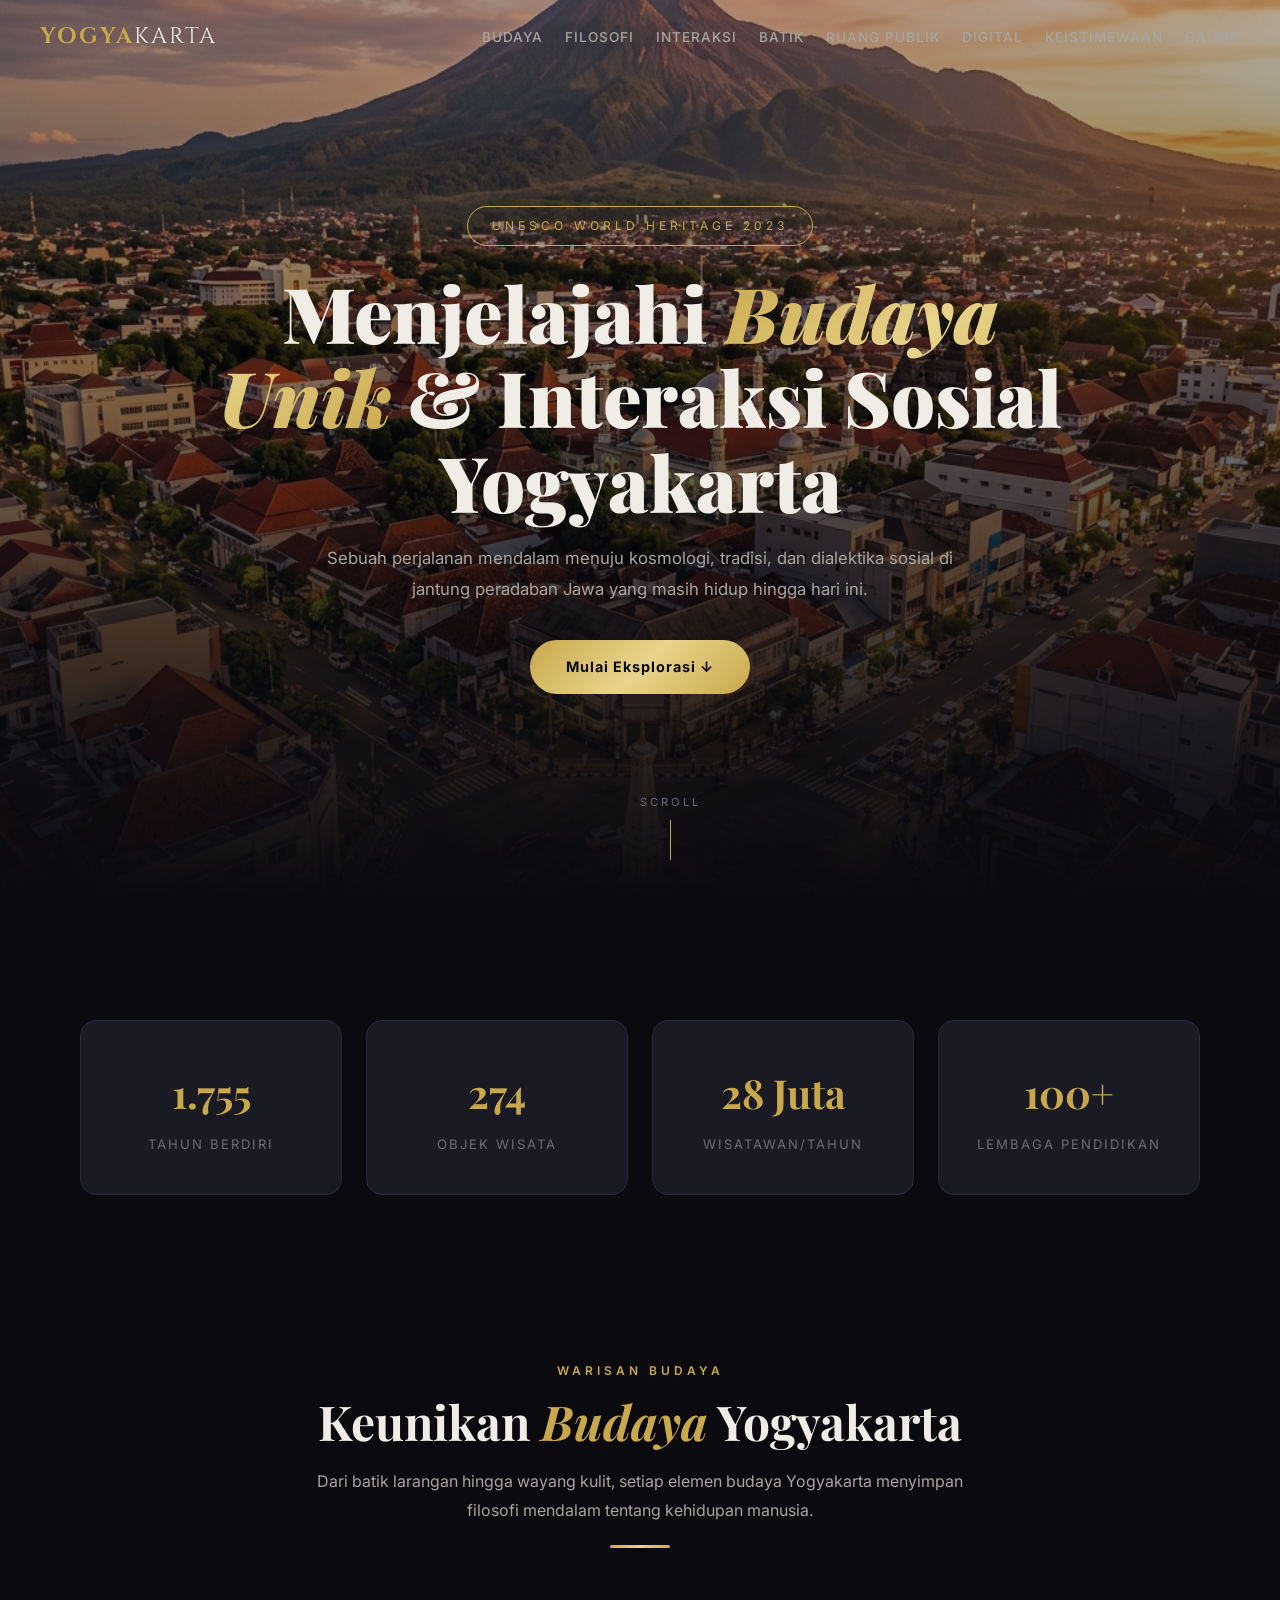
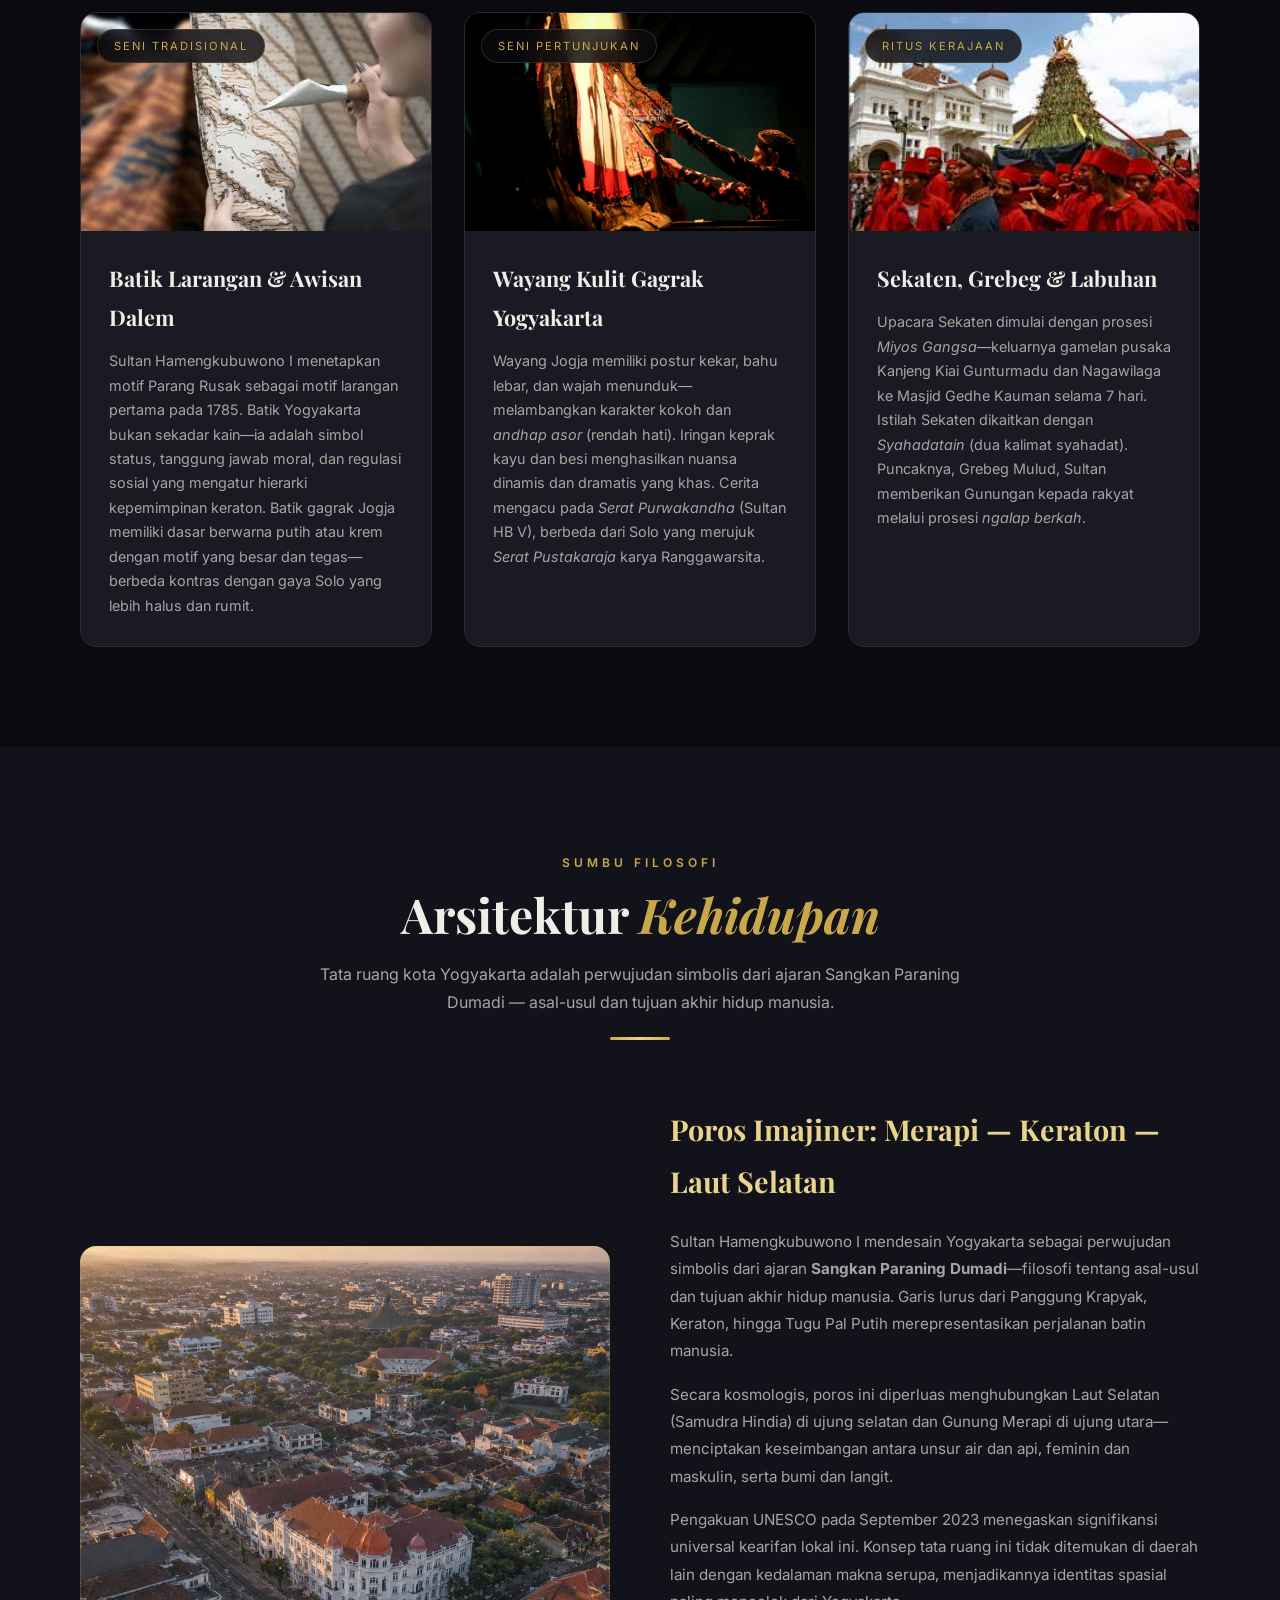
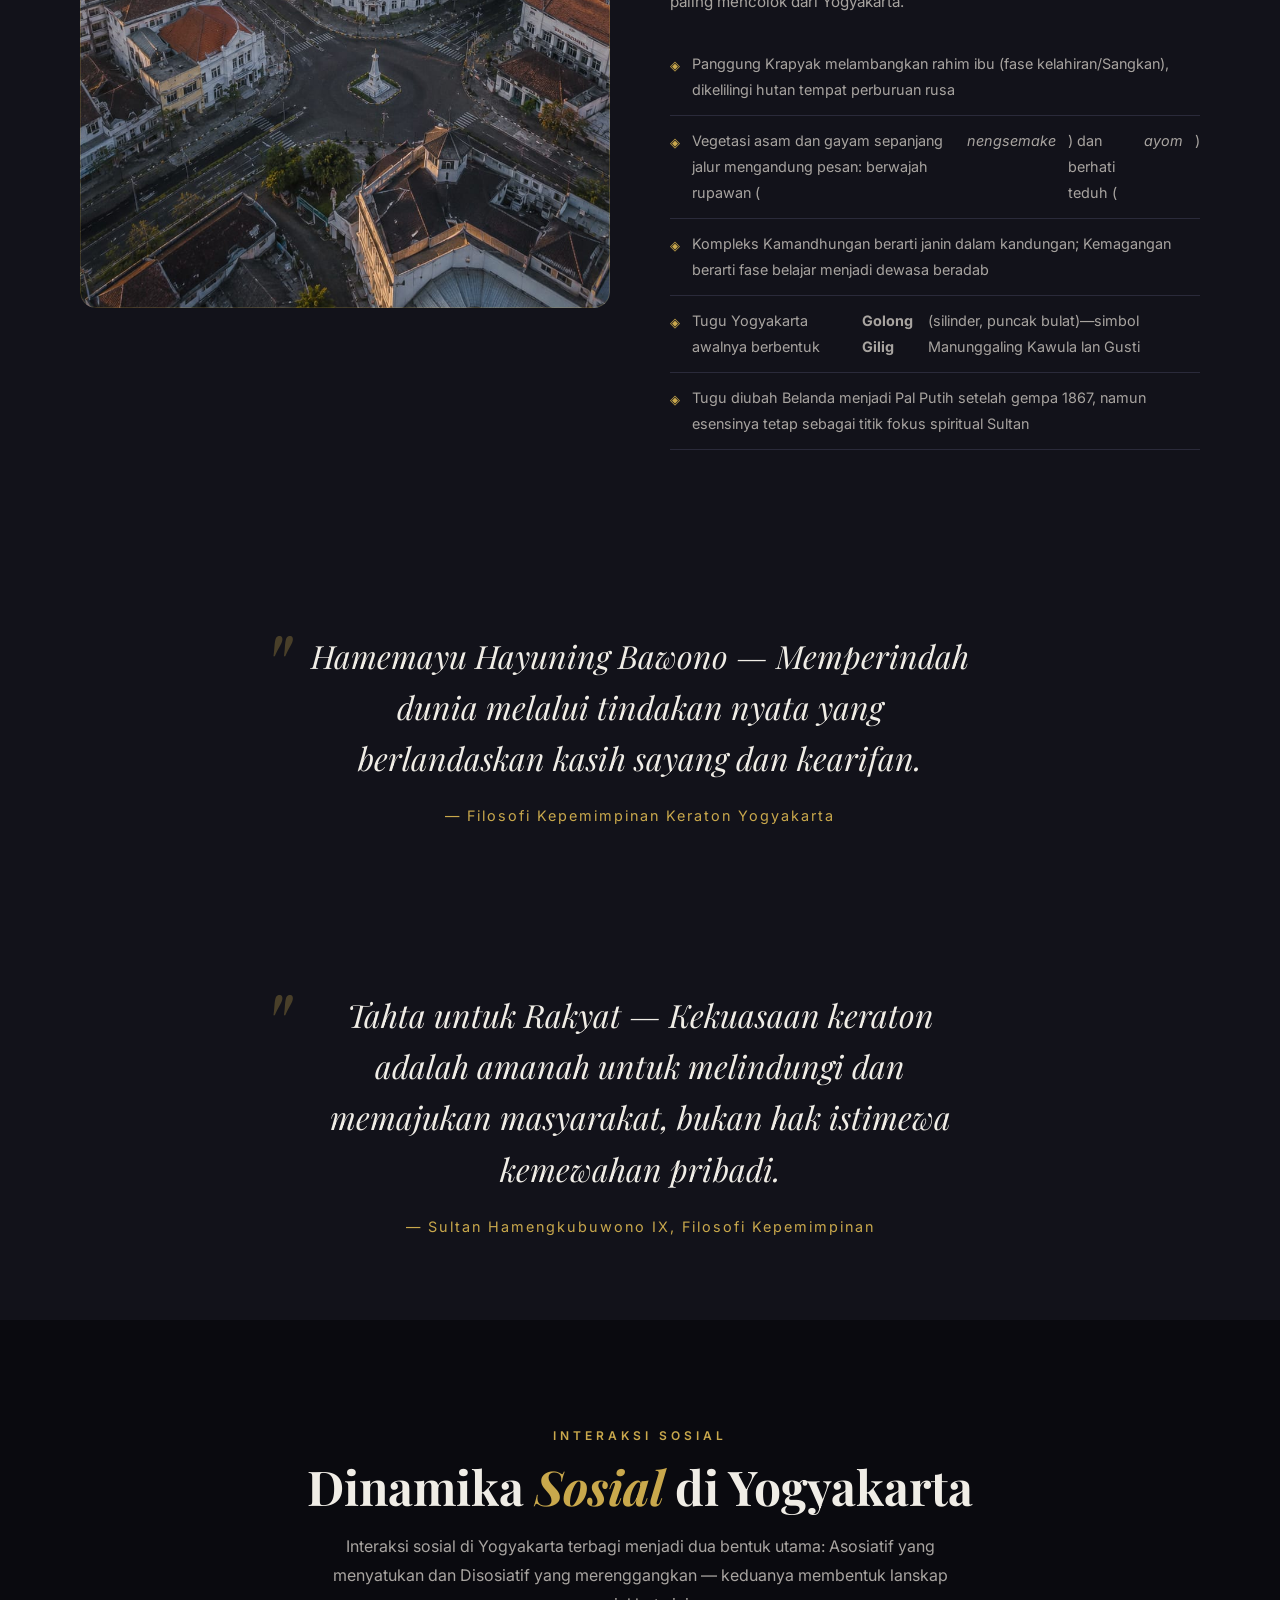
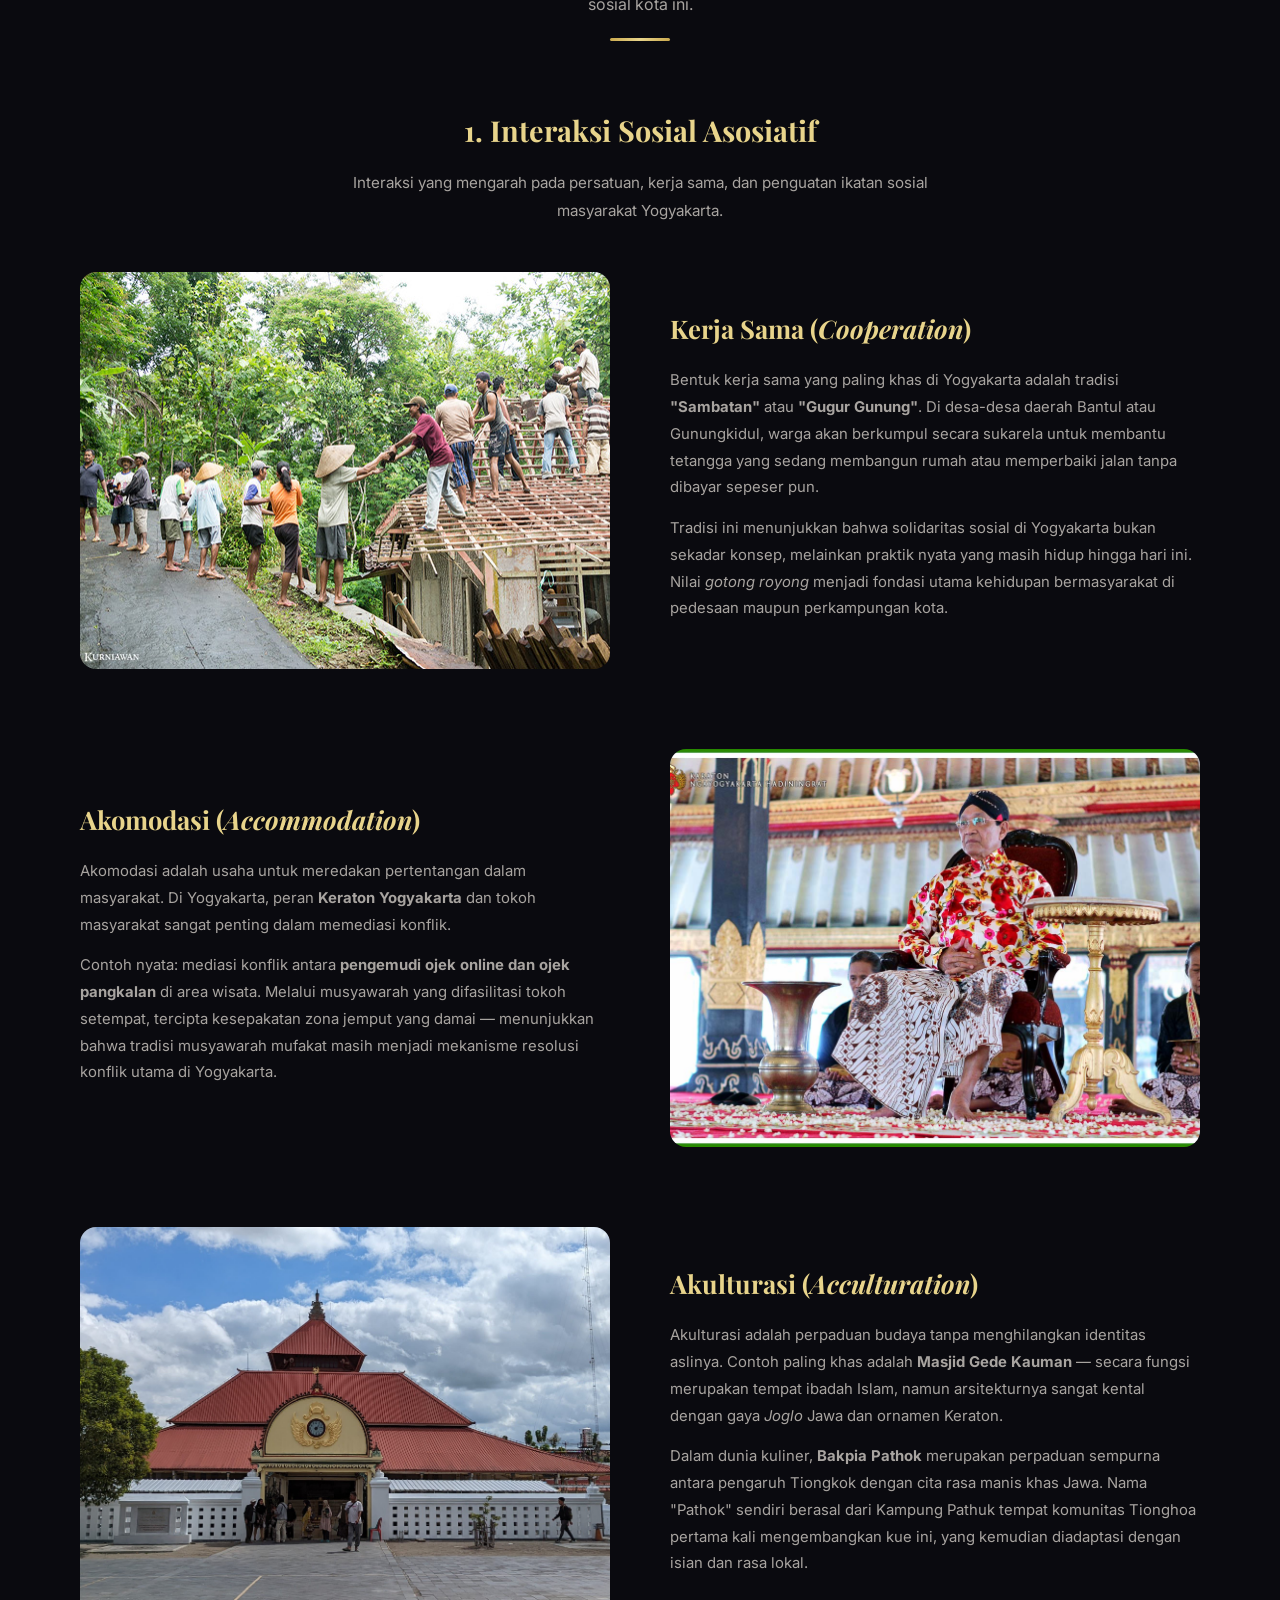
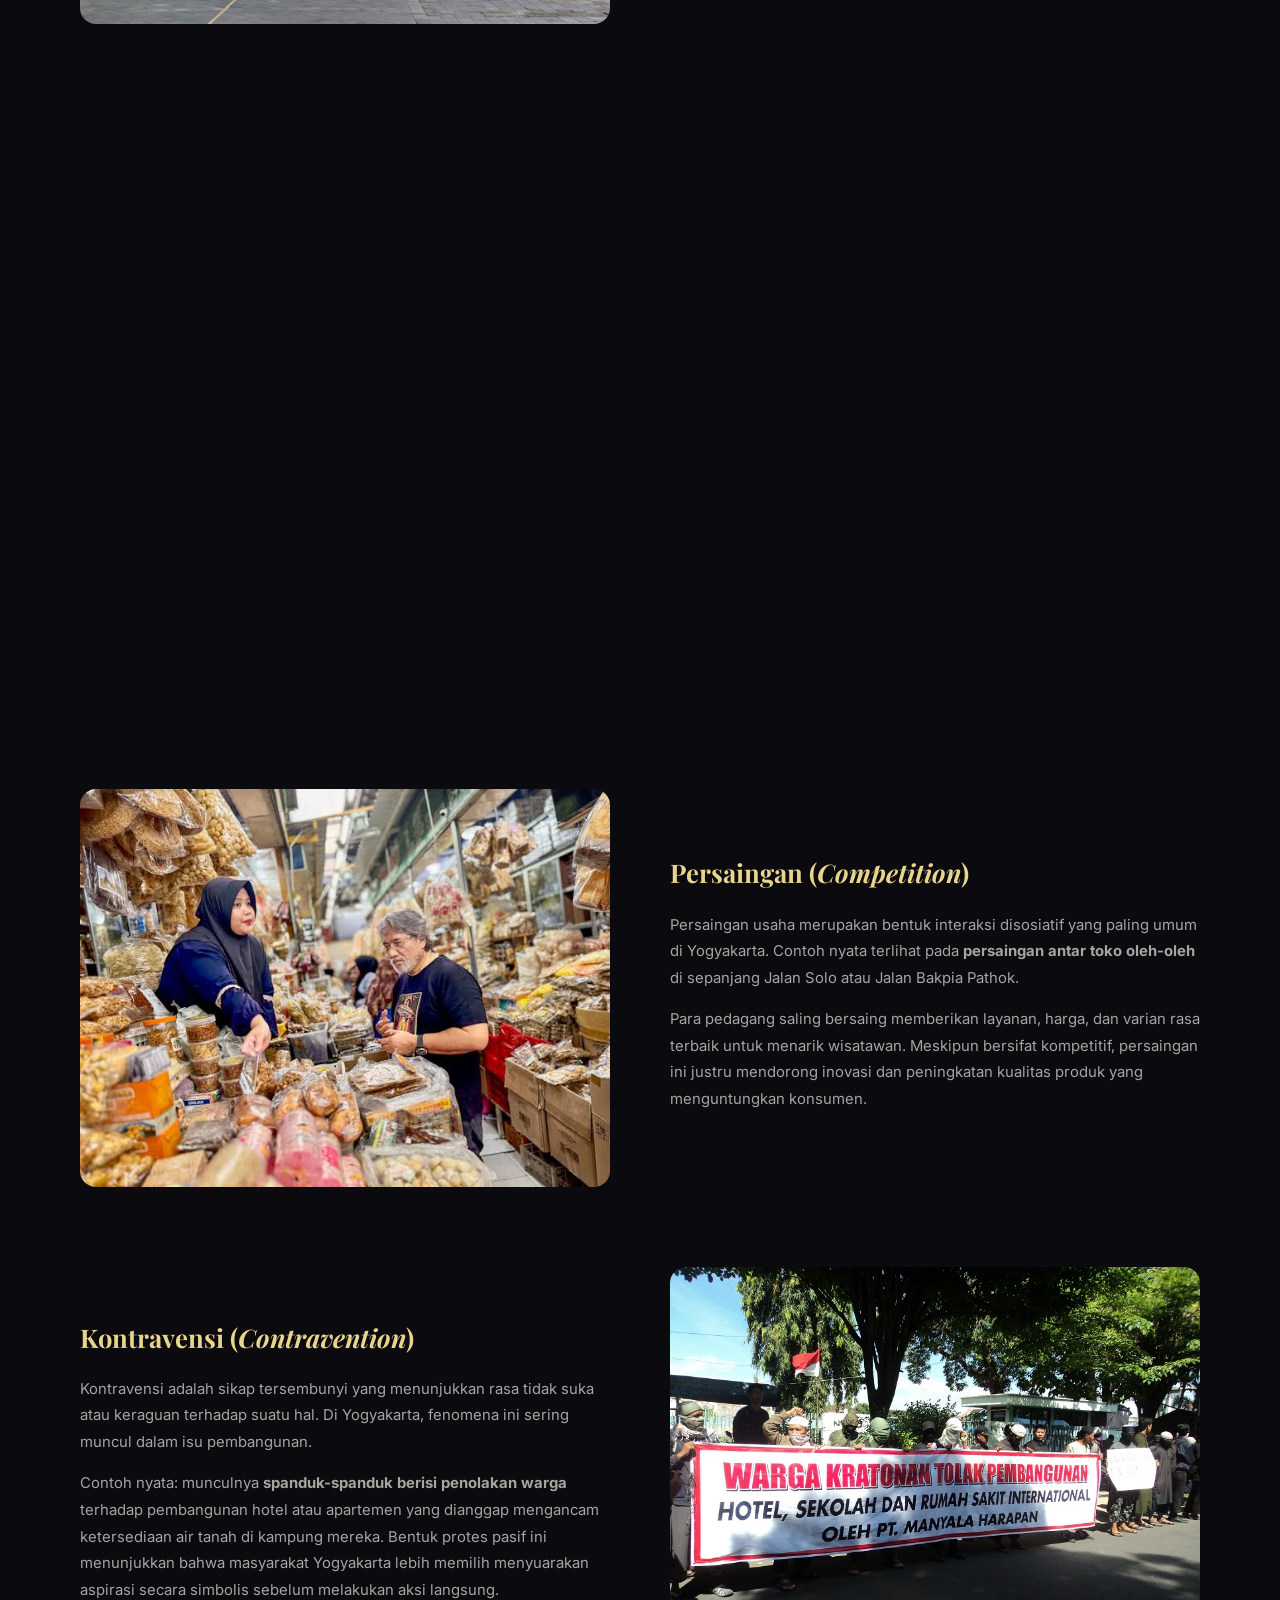
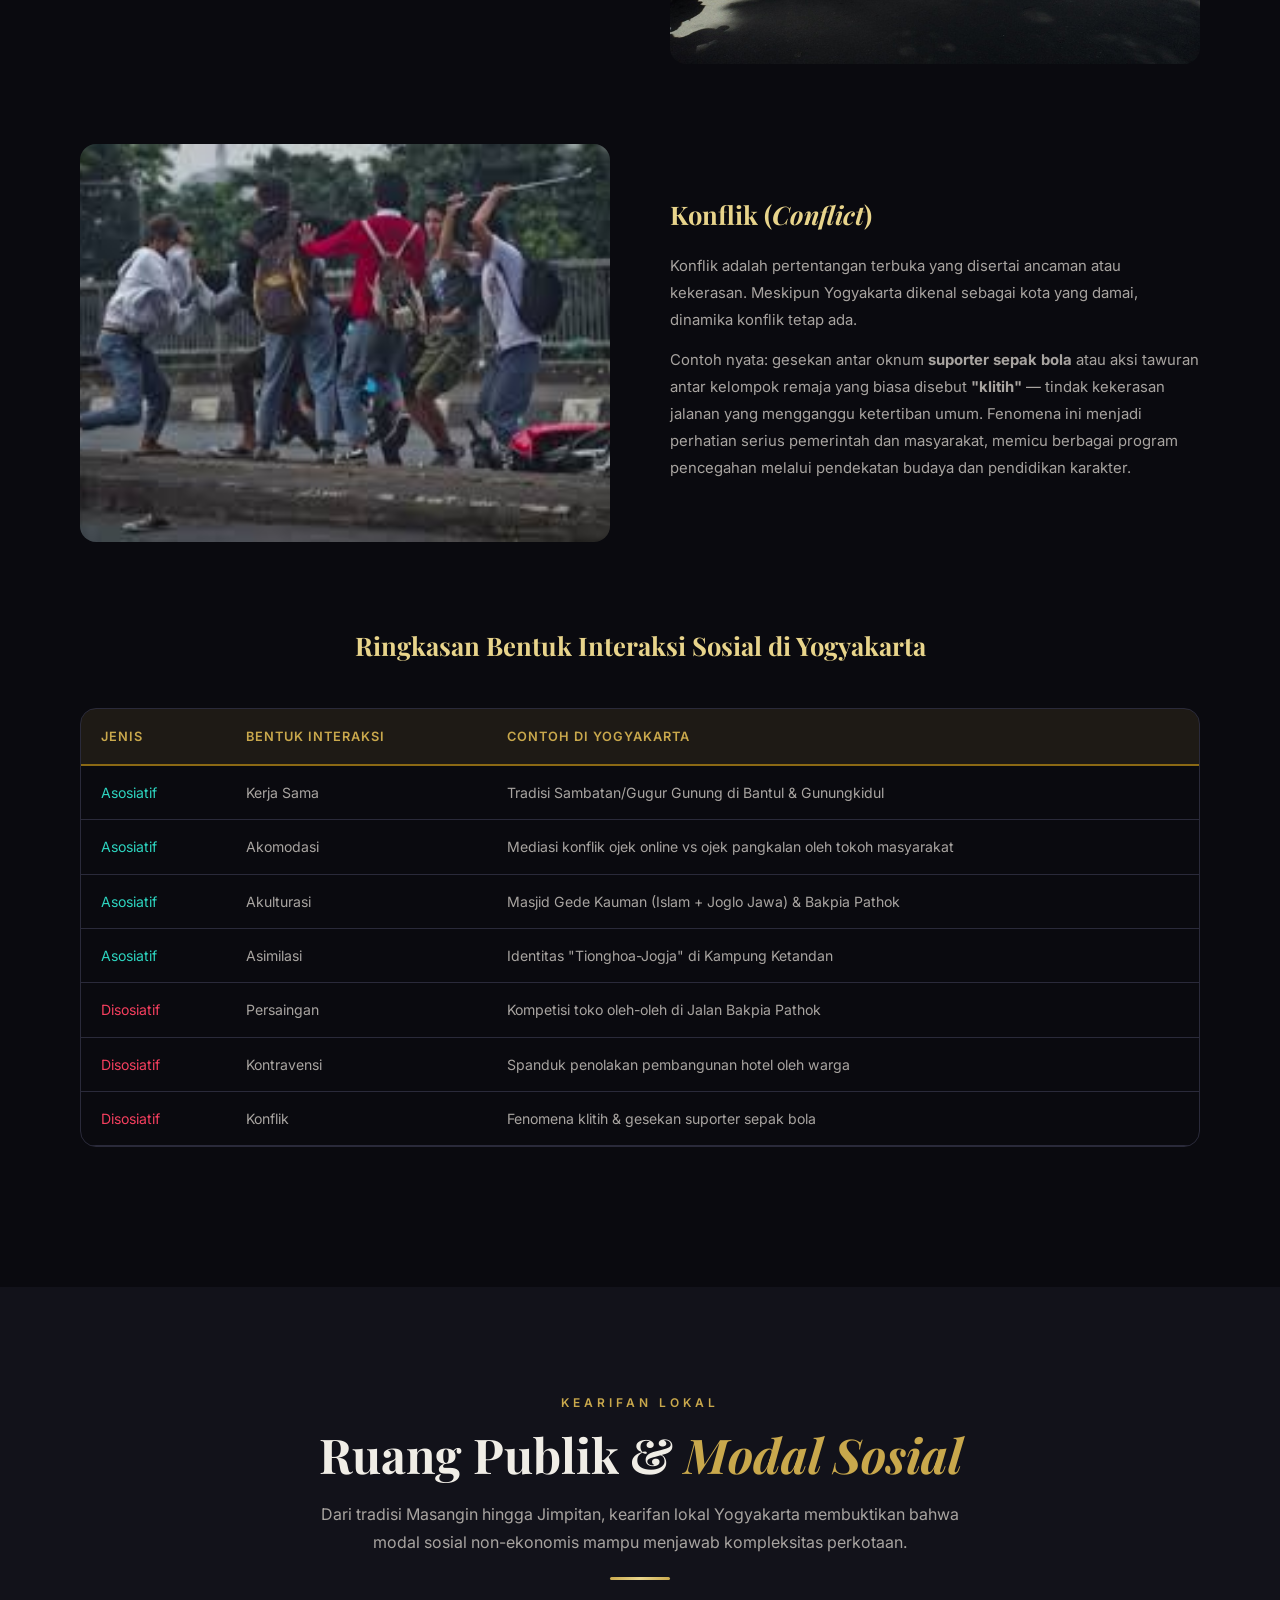
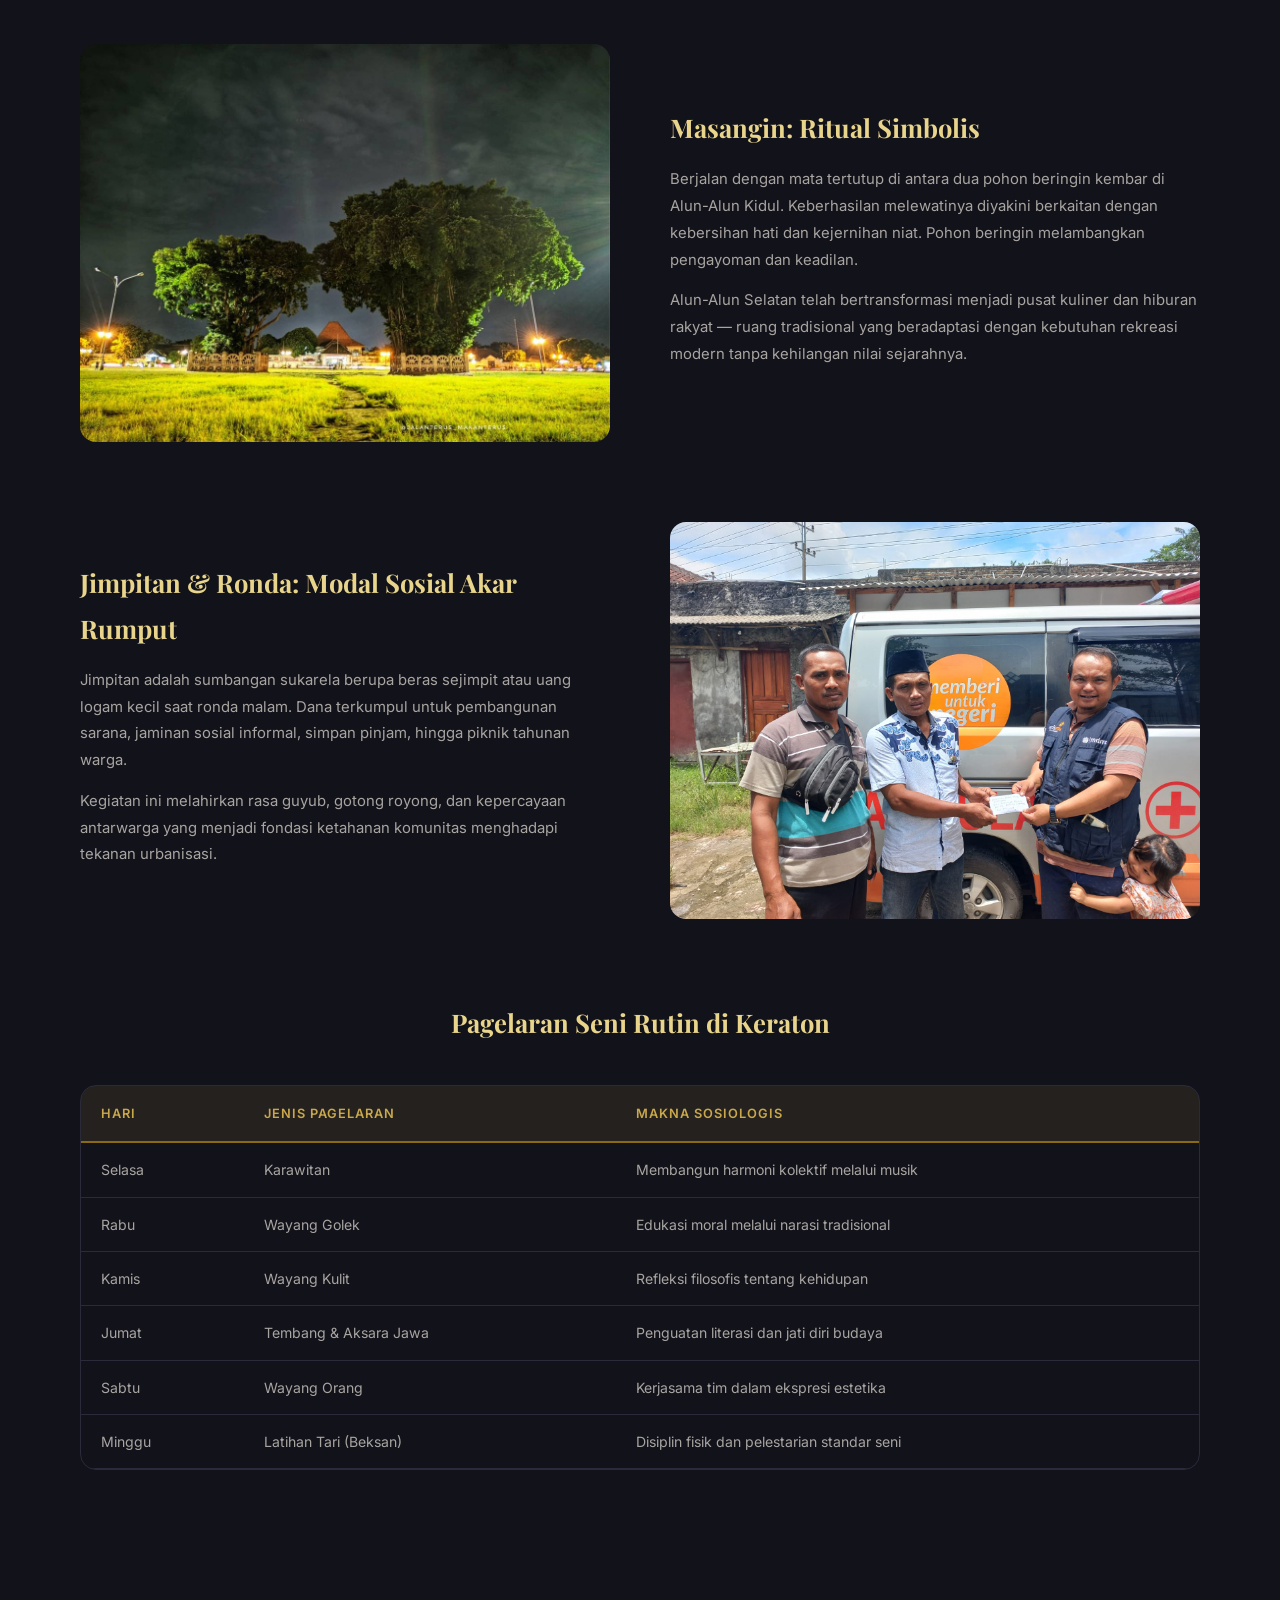
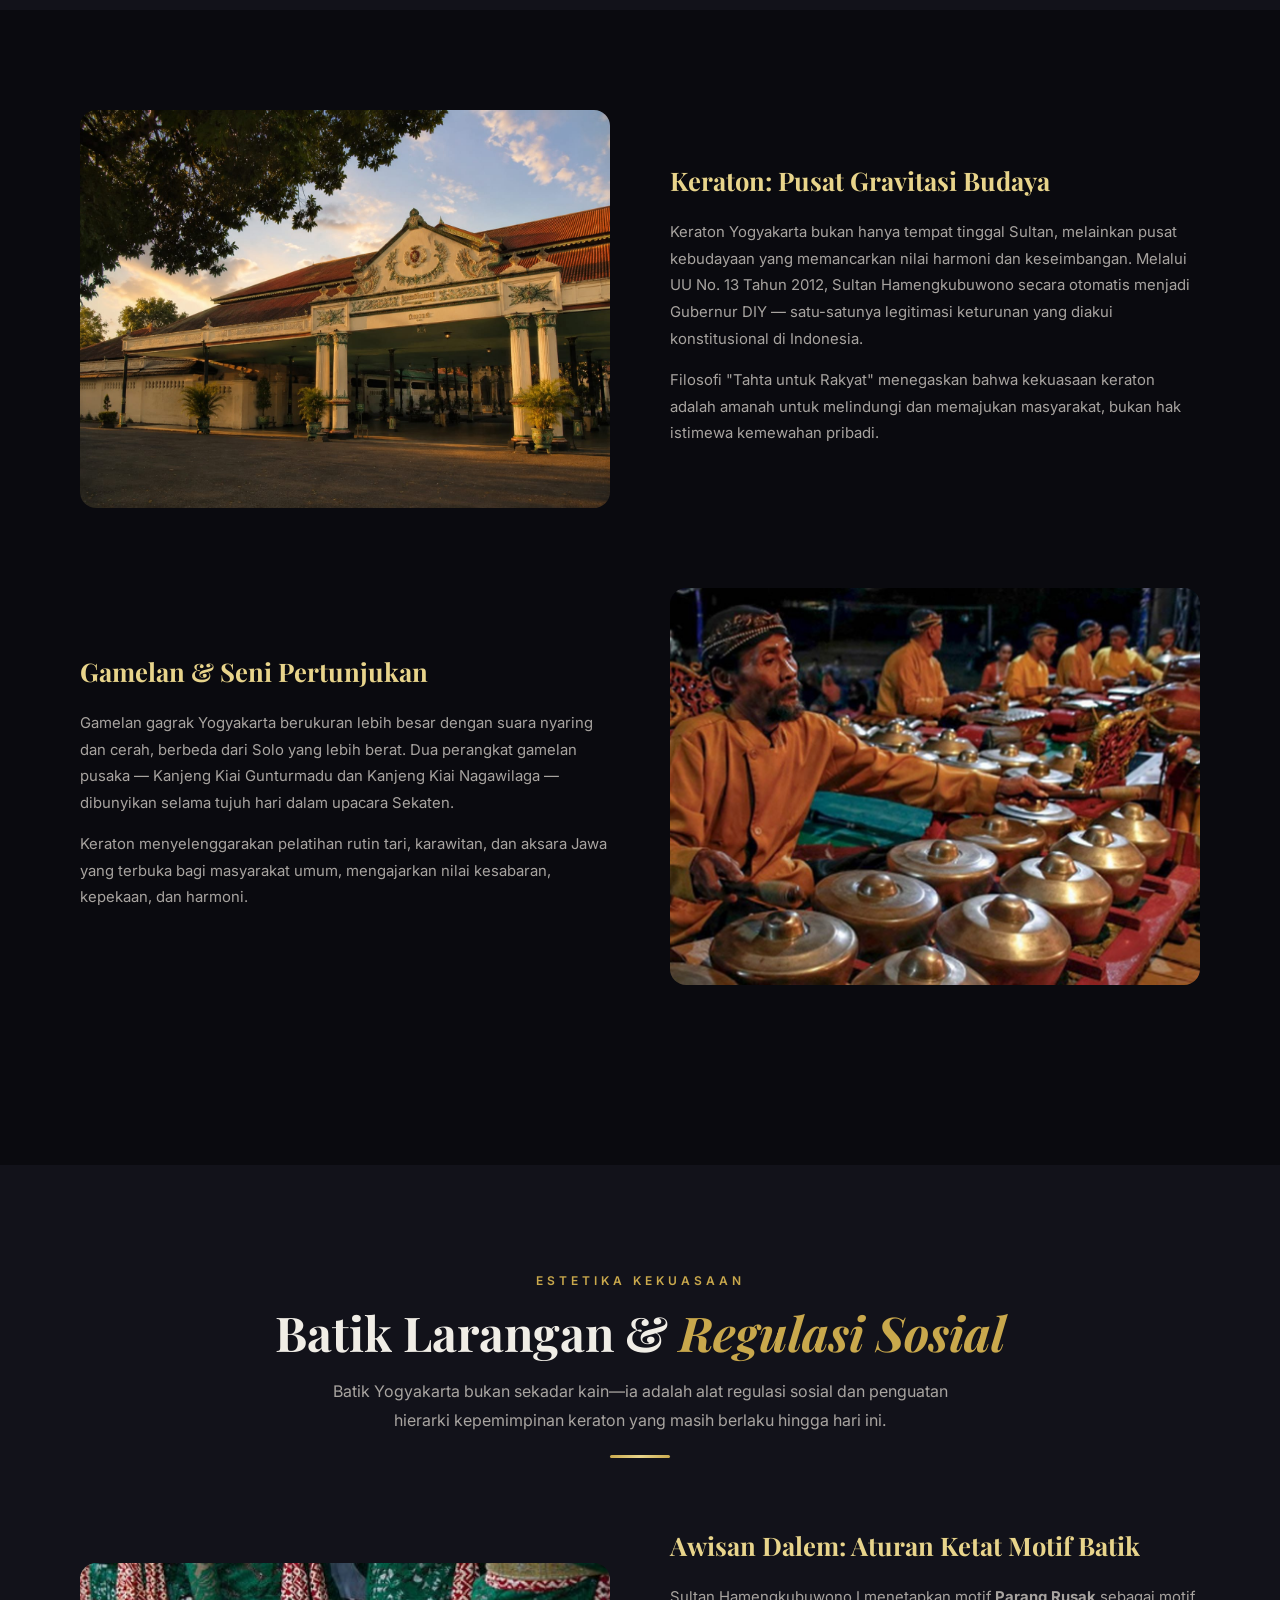
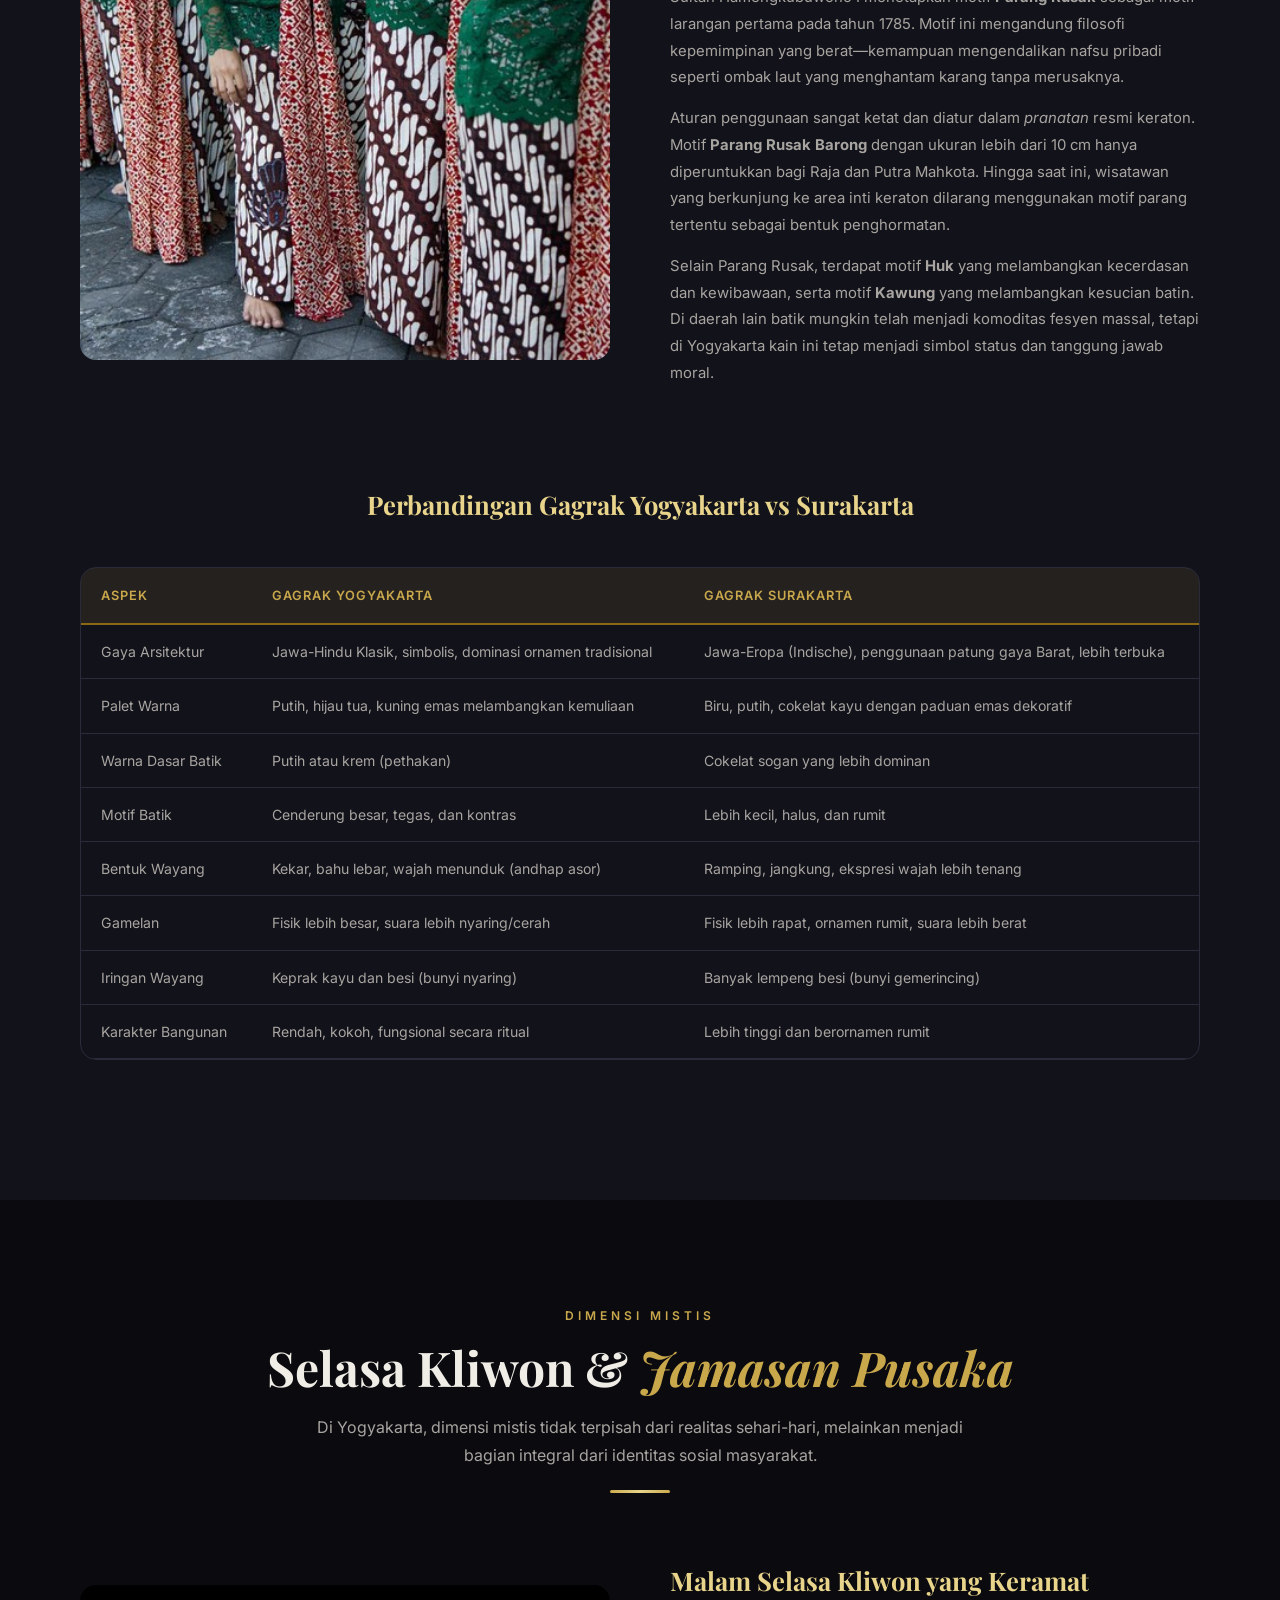
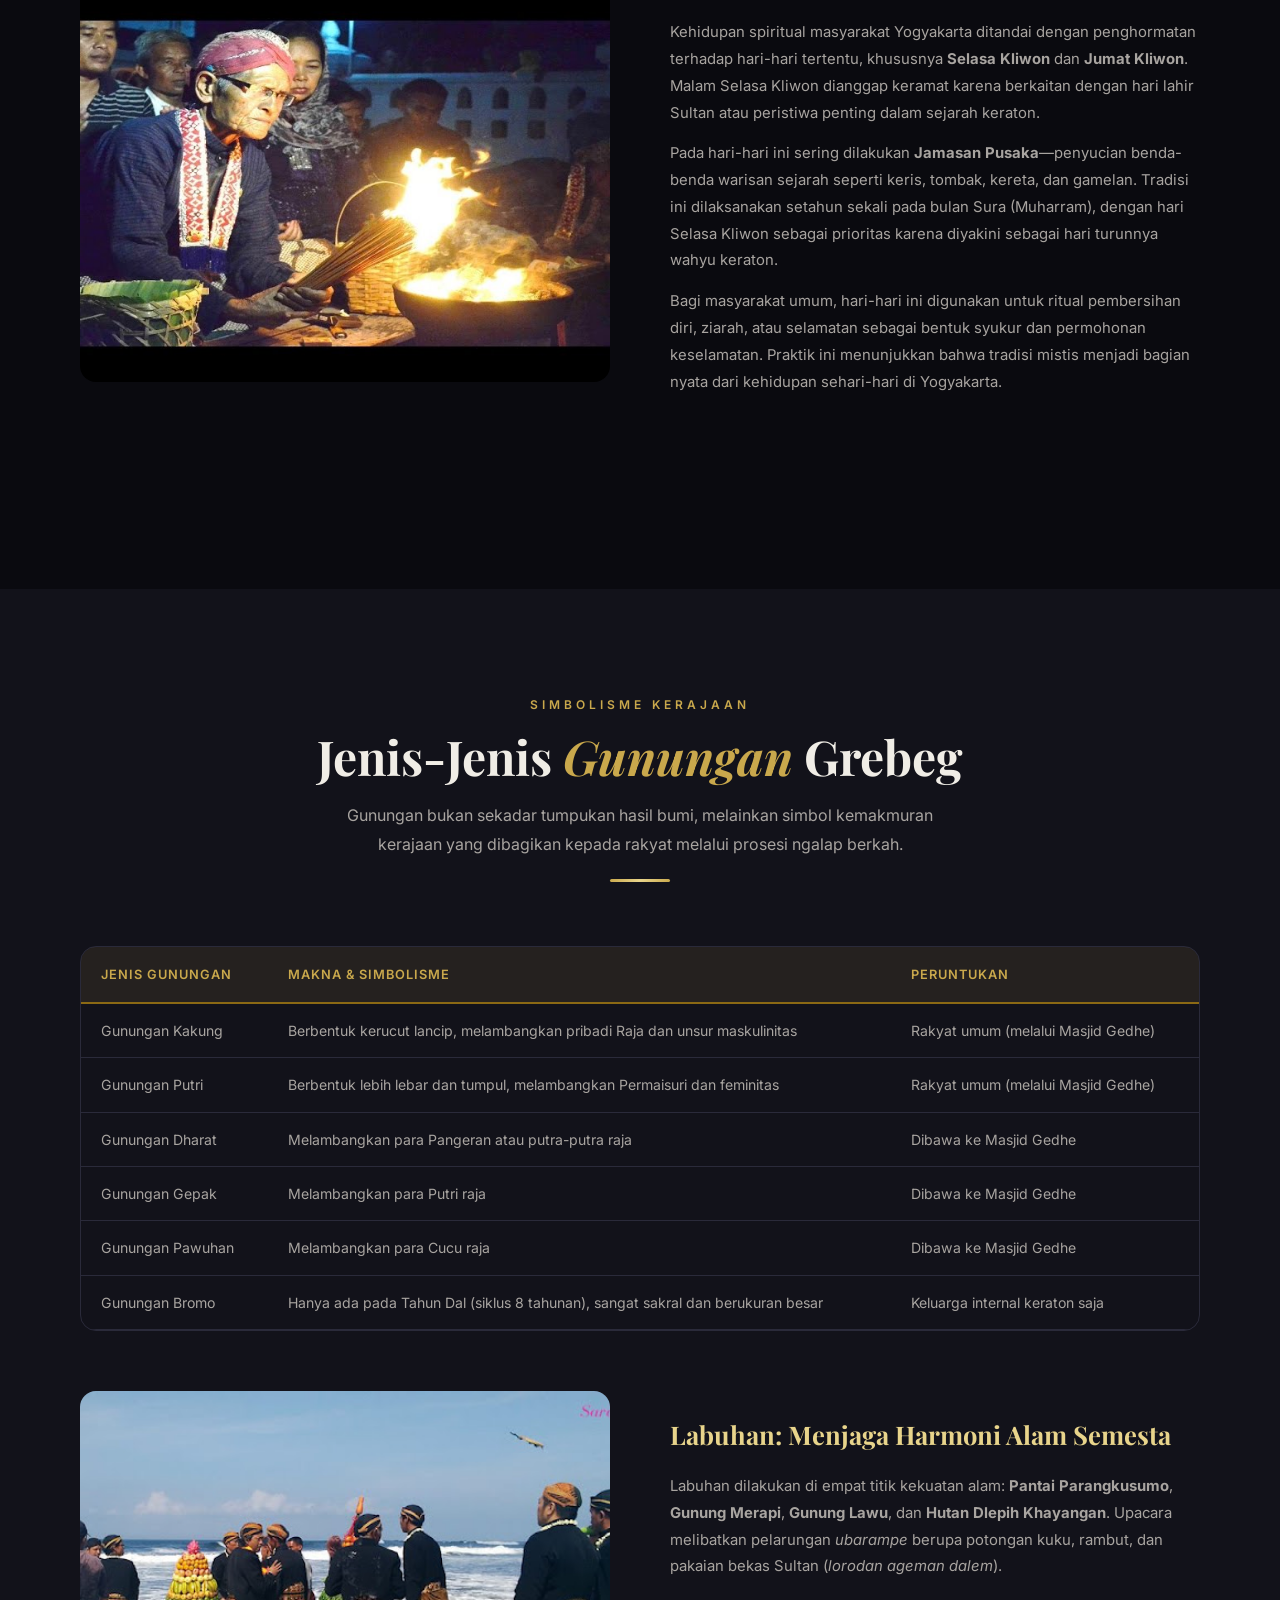
==== commit 9a803dd7: "Add files via upload" ====
--- a/index.html
+++ b/index.html
@@ -94,7 +94,7 @@
       <!-- Card 1 -->
       <div class="culture-card">
         <div class="culture-card-img">
-          <img src="images/batik_process.png" alt="Proses pembuatan Batik Yogyakarta">
+          <img src="images/IMG-20260510-WA0026.jpg" alt="Proses pembuatan Batik Yogyakarta">
           <span class="card-tag">Seni Tradisional</span>
         </div>
         <div class="culture-card-body">
@@ -105,7 +105,7 @@
       <!-- Card 2 -->
       <div class="culture-card">
         <div class="culture-card-img">
-          <img src="images/wayang_kulit.png" alt="Pertunjukan Wayang Kulit Yogyakarta">
+          <img src="images/1.jpg" alt="Pertunjukan Wayang Kulit Yogyakarta">
           <span class="card-tag">Seni Pertunjukan</span>
         </div>
         <div class="culture-card-body">
@@ -116,7 +116,7 @@
       <!-- Card 3 -->
       <div class="culture-card">
         <div class="culture-card-img">
-          <img src="images/grebeg_ceremony.png" alt="Upacara Grebeg Sekaten">
+          <img src="images/images.jpg" alt="Upacara Grebeg Sekaten">
           <span class="card-tag">Ritus Kerajaan</span>
         </div>
         <div class="culture-card-body">
@@ -139,7 +139,7 @@
     </div>
     <div class="filosofi-grid reveal">
       <div class="filosofi-image">
-        <img src="images/tugu_yogyakarta.png" alt="Tugu Yogyakarta dan Sumbu Filosofi">
+        <img src="images/IMG-20260510-WA0016.jpg" alt="Tugu Yogyakarta dan Sumbu Filosofi">
       </div>
       <div class="filosofi-content">
         <h3>Poros Imajiner: Merapi — Keraton — Laut Selatan</h3>
@@ -166,6 +166,13 @@
   </div>
 </div>
 
+<!-- QUOTE PEMERINTAHAN -->
+<div class="quote-section">
+  <div class="quote-block reveal">
+    <blockquote>Tahta untuk Rakyat — Kekuasaan keraton adalah amanah untuk melindungi dan memajukan masyarakat, bukan hak istimewa kemewahan pribadi.</blockquote>
+    <p class="quote-author">— Sultan Hamengkubuwono IX, Filosofi Kepemimpinan</p>
+  </div>
+</div> 
 <!-- INTERAKSI SOSIAL -->
 <section id="interaksi">
   <div class="container">
@@ -185,7 +192,7 @@
     <!-- Kerja Sama: Sambatan -->
     <div class="info-block reveal">
       <div class="info-block-image">
-        <img src="images/gotong_royong.png" alt="Tradisi Sambatan gotong royong di Yogyakarta">
+        <img src="images/IMG-20260510-WA0020.jpg" alt="Tradisi Sambatan gotong royong di Yogyakarta">
       </div>
       <div class="info-block-text">
         <h3>Kerja Sama (<em>Cooperation</em>)</h3>
@@ -197,7 +204,7 @@
     <!-- Akomodasi -->
     <div class="info-block reverse reveal">
       <div class="info-block-image">
-        <img src="images/keraton_palace.png" alt="Keraton Yogyakarta sebagai mediator konflik">
+        <img src="images/1f475ffa-4645-4f4a-a5bb-107970b417e2.jpg" alt="Keraton Yogyakarta sebagai mediator konflik">
       </div>
       <div class="info-block-text">
         <h3>Akomodasi (<em>Accommodation</em>)</h3>
@@ -209,7 +216,7 @@
     <!-- Akulturasi -->
     <div class="info-block reveal">
       <div class="info-block-image">
-        <img src="images/grebeg_ceremony.png" alt="Masjid Gede Kauman akulturasi budaya Islam dan Jawa">
+        <img src="images/IMG-20260510-WA0017.jpg" alt="Masjid Gede Kauman akulturasi budaya Islam dan Jawa">
       </div>
       <div class="info-block-text">
         <h3>Akulturasi (<em>Acculturation</em>)</h3>
@@ -221,7 +228,7 @@
     <!-- Asimilasi -->
     <div class="info-block reverse reveal">
       <div class="info-block-image">
-        <img src="images/angkringan_social.png" alt="Kehidupan multikultural di Kampung Ketandan Yogyakarta">
+        <img src="images/ketandan_1636915039.jpg" alt="Kehidupan multikultural di Kampung Ketandan Yogyakarta">
       </div>
       <div class="info-block-text">
         <h3>Asimilasi (<em>Assimilation</em>)</h3>
@@ -239,7 +246,7 @@
     <!-- Persaingan -->
     <div class="info-block reveal">
       <div class="info-block-image">
-        <img src="images/malioboro_street.png" alt="Persaingan toko oleh-oleh di Jalan Bakpia Pathok Yogyakarta">
+        <img src="images/IMG-20260511-WA0022.jpg" alt="Persaingan toko oleh-oleh di Jalan Bakpia Pathok Yogyakarta">
       </div>
       <div class="info-block-text">
         <h3>Persaingan (<em>Competition</em>)</h3>
@@ -251,7 +258,7 @@
     <!-- Kontravensi -->
     <div class="info-block reverse reveal">
       <div class="info-block-image">
-        <img src="images/pasar_beringharjo.png" alt="Spanduk penolakan pembangunan oleh warga Yogyakarta">
+        <img src="images/IMG-20260511-WA0020.jpg" alt="Spanduk penolakan pembangunan oleh warga Yogyakarta">
       </div>
       <div class="info-block-text">
         <h3>Kontravensi (<em>Contravention</em>)</h3>
@@ -263,7 +270,7 @@
     <!-- Konflik -->
     <div class="info-block reveal">
       <div class="info-block-image">
-        <img src="images/students_multicultural.png" alt="Dinamika konflik sosial di jalanan Yogyakarta">
+        <img src="images/images (1).jpg" alt="Dinamika konflik sosial di jalanan Yogyakarta">
       </div>
       <div class="info-block-text">
         <h3>Konflik (<em>Conflict</em>)</h3>
@@ -311,7 +318,7 @@
 
     <div class="info-block reveal">
       <div class="info-block-image">
-        <img src="images/masangin_tradition.png" alt="Tradisi Masangin di Alun-Alun Kidul">
+        <img src="images/IMG-20260510-WA0022.jpg" alt="Tradisi Masangin di Alun-Alun Kidul">
       </div>
       <div class="info-block-text">
         <h3>Masangin: Ritual Simbolis</h3>
@@ -322,7 +329,7 @@
 
     <div class="info-block reverse reveal">
       <div class="info-block-image">
-        <img src="images/gotong_royong.png" alt="Gotong royong dan jimpitan di kampung Yogyakarta">
+        <img src="images/WhatsApp-Image-2024-03-17-at-17.28.01.jpeg" alt="Gotong royong dan jimpitan di kampung Yogyakarta">
       </div>
       <div class="info-block-text">
         <h3>Jimpitan & Ronda: Modal Sosial Akar Rumput</h3>
@@ -362,7 +369,7 @@
   <div class="container">
     <div class="info-block reveal">
       <div class="info-block-image">
-        <img src="images/keraton_palace.png" alt="Keraton Yogyakarta">
+        <img id="keraton1" src="images/IMG-20260510-WA0014.jpg" alt="Keraton Yogyakarta">
       </div>
       <div class="info-block-text">
         <h3>Keraton: Pusat Gravitasi Budaya</h3>
@@ -373,7 +380,7 @@
 
     <div class="info-block reverse reveal">
       <div class="info-block-image">
-        <img src="images/gamelan_music.png" alt="Gamelan Yogyakarta">
+        <img src="images/IMG-20260510-WA0025.jpg" alt="Gamelan Yogyakarta">
       </div>
       <div class="info-block-text">
         <h3>Gamelan & Seni Pertunjukan</h3>
@@ -395,7 +402,7 @@
     </div>
     <div class="info-block reveal">
       <div class="info-block-image">
-        <img src="images/batik_process.png" alt="Batik Yogyakarta motif larangan">
+        <img src="images/IMG-20260510-WA0027.jpg" alt="Batik Yogyakarta motif larangan">
       </div>
       <div class="info-block-text">
         <h3>Awisan Dalem: Aturan Ketat Motif Batik</h3>
@@ -443,7 +450,7 @@
     </div>
     <div class="info-block reveal">
       <div class="info-block-image">
-        <img src="images/keraton_palace.png" alt="Jamasan Pusaka di Keraton Yogyakarta">
+        <img src="images/IMG-20260511-WA0027.jpg" alt="Jamasan Pusaka di Keraton Yogyakarta">
       </div>
       <div class="info-block-text">
         <h3>Malam Selasa Kliwon yang Keramat</h3>
@@ -487,7 +494,7 @@
     </div>
     <div class="info-block reveal" style="margin-top:60px">
       <div class="info-block-image">
-        <img src="images/labuhan_ceremony.png" alt="Upacara Labuhan di Pantai Parangkusumo">
+        <img src="images/IMG-20260510-WA0028.jpg" alt="Upacara Labuhan di Pantai Parangkusumo">
       </div>
       <div class="info-block-text">
         <h3>Labuhan: Menjaga Harmoni Alam Semesta</h3>
@@ -498,167 +505,6 @@
   </div>
 </section>
 
-<!-- KAMPUNG CYBER -->
-<section id="kampung-cyber">
-  <div class="container">
-    <div class="section-header reveal">
-      <span class="section-label">Transformasi Digital</span>
-      <h2 class="section-title">Kampung Cyber & <em>Paradoks Digital</em></h2>
-      <p class="section-desc">Ketika tradisi bertemu teknologi: bagaimana komunitas tradisional Yogyakarta mengadopsi internet sambil menjaga kohesi sosial.</p>
-      <div class="divider"></div>
-    </div>
-    <div class="info-block reveal">
-      <div class="info-block-image">
-        <img src="images/students_multicultural.png" alt="Kampung Cyber Yogyakarta">
-      </div>
-      <div class="info-block-text">
-        <h3>Kampung Cyber Patehan: Model Pemberdayaan Digital</h3>
-        <p>Terletak di RT 36/RW 09, Kelurahan Patehan, Kecamatan Kraton, <strong>Kampung Cyber</strong> digagas oleh Antonius Sasongko pada 2008. Kampung ini berhasil mentransformasi lingkungan padat penduduk menjadi kawasan melek digital—bahkan pernah dikunjungi Mark Zuckerberg pada 2014.</p>
-        <p>Warga menggunakan Facebook dan WhatsApp hampir 24 jam untuk koordinasi kegiatan, promosi bisnis daring, hingga pelestarian budaya. Lorong-lorong dihiasi mural tematik bernuansa Jawa yang instagramable, menjadikannya destinasi eduwisata.</p>
-        <p>Namun, digitalisasi juga membawa paradoks: fenomena <strong>"silaturahmi udara"</strong> membuat intensitas perjumpaan fisik menurun. Masyarakat menjadi terfragmentasi berdasarkan algoritma media sosial, berisiko memperlemah kohesi sosial tingkat lokal.</p>
-      </div>
-    </div>
-
-    <div class="reveal" style="margin-top:40px">
-      <h3 style="font-family:'Playfair Display',serif;font-size:1.6rem;text-align:center;margin-bottom:40px;color:var(--gold-light)">Dampak Teknologi Digital terhadap Interaksi Sosial</h3>
-      <div class="data-table-wrapper">
-        <table class="data-table">
-          <thead>
-            <tr>
-              <th>Aspek</th>
-              <th>Dampak Positif</th>
-              <th>Dampak Negatif</th>
-            </tr>
-          </thead>
-          <tbody>
-            <tr><td>Komunikasi</td><td>Hubungan lebih intim melalui koordinasi intens</td><td>Penurunan kualitas interaksi tatap muka</td></tr>
-            <tr><td>Ekonomi</td><td>Memperluas pasar bisnis daring hingga luar negeri</td><td>Pengeluaran keluarga untuk data internet meningkat</td></tr>
-            <tr><td>Aktivitas Sosial</td><td>Koordinasi pertemuan warga lebih cepat</td><td>Berkurangnya kepekaan terhadap lingkungan sekitar</td></tr>
-            <tr><td>Informasi</td><td>Akses cepat terhadap berita penting</td><td>Risiko hoaks dan penipuan daring</td></tr>
-          </tbody>
-        </table>
-      </div>
-    </div>
-  </div>
-</section>
-
-<!-- KOMUNITAS SENI -->
-<section style="background:var(--dark-surface)">
-  <div class="container">
-    <div class="section-header reveal">
-      <span class="section-label">Ekosistem Kreatif</span>
-      <h2 class="section-title">Komunitas Seni <em>sebagai Perekat</em> Sosial</h2>
-      <p class="section-desc">Yogyakarta sebagai medan seni dinamis di mana seni rupa bukan hanya bentuk visual tetapi cerminan dinamika budaya dan sosial.</p>
-      <div class="divider"></div>
-    </div>
-    <div class="info-block reveal">
-      <div class="info-block-image">
-        <img src="images/gamelan_music.png" alt="Komunitas Seni ISI Yogyakarta">
-      </div>
-      <div class="info-block-text">
-        <h3>ISI Yogyakarta & Bentara Budaya</h3>
-        <p><strong>Institut Seni Indonesia (ISI) Yogyakarta</strong> menjadi motor penggerak kreativitas yang melibatkan pendatang dari berbagai penjuru daerah. Interaksi simbolik dalam ekosistem seni rupa membentuk kemandirian kolektif melalui ratusan pameran setiap tahunnya.</p>
-        <p><strong>Bentara Budaya Yogyakarta (BBY)</strong>, didirikan 1982 oleh Kompas Gramedia, menyediakan ruang inklusif bagi seniman tradisional yang terpinggirkan oleh urbanisasi. BBY berfungsi sebagai tempat pertemuan kreator dan apresiator, dengan acara ikonik seperti "Jazz Mben Senen".</p>
-        <p>Inisiatif seperti <strong>Omah Budoyo</strong> menggunakan konsep <em>placemaking</em> untuk menciptakan ruang wisata kreatif. Festival budaya seperti <strong>Telulikur Culture Fest</strong> di Taman Budaya Embung Giwangan menjadi media edukasi efektif dan peningkatan literasi budaya masyarakat.</p>
-      </div>
-    </div>
-  </div>
-</section>
-
-<!-- MULTIKULTURALISME -->
-<section id="multikulturalisme">
-  <div class="container">
-    <div class="section-header reveal">
-      <span class="section-label">Indonesia Mini</span>
-      <h2 class="section-title">Dinamika <em>Multikultural</em> Kota Pelajar</h2>
-      <p class="section-desc">Yogyakarta sebagai rumah bagi mahasiswa dari berbagai etnis menciptakan laboratorium multikulturalisme dengan tantangan dan peluangnya.</p>
-      <div class="divider"></div>
-    </div>
-    <div class="info-block reveal">
-      <div class="info-block-image">
-        <img src="images/students_multicultural.png" alt="Mahasiswa multikultural Yogyakarta">
-      </div>
-      <div class="info-block-text">
-        <h3>Asrama Mahasiswa: Titik Awal Multikulturalisme</h3>
-        <p>Keberadaan asrama mahasiswa daerah menjadi titik awal proses multikulturalisme. Interaksi terjalin melalui kegiatan administratif RT/RW, kerja bakti, hingga aktivitas ekonomi di warung makan dan laundry. Mahasiswa pendatang umumnya memiliki persepsi positif terhadap warga lokal yang ramah dan menjunjung tinggi sopan santun.</p>
-        <p>Namun keberagaman juga membawa potensi konflik. Perbedaan latar budaya, dialek, dan pola perilaku sering memicu miskomunikasi. Mahasiswa dari wilayah Timur Indonesia sering mengalami hambatan interaksi lebih besar akibat <em>framing</em> negatif dan prasangka primordial.</p>
-      </div>
-    </div>
-
-    <div class="reveal" style="margin-top:40px">
-      <h3 style="font-family:'Playfair Display',serif;font-size:1.6rem;text-align:center;margin-bottom:40px;color:var(--gold-light)">Tantangan Multikulturalisme di Yogyakarta</h3>
-      <div class="data-table-wrapper">
-        <table class="data-table">
-          <thead>
-            <tr>
-              <th>Tantangan</th>
-              <th>Penyebab Utama</th>
-              <th>Dampak Sosial</th>
-            </tr>
-          </thead>
-          <tbody>
-            <tr><td>Stereotip Negatif</td><td>Framing media dan lingkungan</td><td>Penolakan terhadap pendatang wilayah tertentu</td></tr>
-            <tr><td>Culture Shock</td><td>Perbedaan gaya hidup dan kuliner</td><td>Mahasiswa apatis atau menarik diri</td></tr>
-            <tr><td>Miskomunikasi Dialek</td><td>Perbedaan intonasi dan cara bicara</td><td>Anggapan ketidaksopanan yang tidak perlu</td></tr>
-            <tr><td>Perilaku Menyimpang</td><td>Pelanggaran norma lokal</td><td>Ketegangan fisik antara warga dan penghuni asrama</td></tr>
-          </tbody>
-        </table>
-      </div>
-    </div>
-  </div>
-</section>
-
-<!-- KEARIFAN LOKAL & KETAHANAN -->
-<section style="background:var(--dark-surface)">
-  <div class="container">
-    <div class="section-header reveal">
-      <span class="section-label">Kearifan Berkelanjutan</span>
-      <h2 class="section-title">Pelestarian <em>Kearifan Lokal</em></h2>
-      <p class="section-desc">Dari budaya srawung hingga mitigasi bencana berbasis tradisi—kearifan lokal Yogyakarta memiliki fungsi pragmatis dalam kehidupan nyata.</p>
-      <div class="divider"></div>
-    </div>
-    <div class="info-block reveal">
-      <div class="info-block-image">
-        <img src="images/gotong_royong.png" alt="Gotong royong masyarakat Yogyakarta">
-      </div>
-      <div class="info-block-text">
-        <h3>Srawung: Lebih dari Sekadar Berkumpul</h3>
-        <p>Nilai <strong>srawung</strong> (bersosialisasi) adalah norma dasar masyarakat Jawa Yogyakarta. Ungkapan "<em>Ora srawung, rabimu suwung</em>" menunjukkan pentingnya interaksi sosial dalam menentukan status dan dukungan sosial seseorang. Srawung bukan sekadar berkumpul, melainkan proses <em>ngangsu kawruh</em>—menimba inspirasi melalui dialog.</p>
-        <p>Kearifan lokal juga diintegrasikan ke dalam budaya bisnis. <strong>Rumah Raminten</strong> menggunakan simbol dan praktik tradisional Jawa untuk memperkuat nilai budaya perusahaan. Ini membuktikan bahwa tradisi bisa menjadi keunggulan kompetitif bisnis modern.</p>
-      </div>
-    </div>
-
-    <div class="reveal" style="margin-top:40px">
-      <h3 style="font-family:'Playfair Display',serif;font-size:1.6rem;text-align:center;margin-bottom:40px;color:var(--gold-light)">Implementasi Kearifan Lokal dalam Kehidupan</h3>
-      <div class="data-table-wrapper">
-        <table class="data-table">
-          <thead>
-            <tr>
-              <th>Implementasi</th>
-              <th>Konteks</th>
-              <th>Dampak terhadap Interaksi</th>
-            </tr>
-          </thead>
-          <tbody>
-            <tr><td>Srawung Lintas Iman</td><td>Kerukunan Beragama</td><td>Mengikis kecurigaan dan membangun toleransi</td></tr>
-            <tr><td>Arsitektur Berbasis Budaya</td><td>Pembangunan Hotel/Gedung</td><td>Ruang publik nyaman mendukung interaksi sosial</td></tr>
-            <tr><td>Mitigasi Berbasis Budaya</td><td>Penanganan Bencana</td><td>Meningkatkan solidaritas sosial saat krisis</td></tr>
-            <tr><td>Pendidikan Karakter</td><td>Sekolah Dasar</td><td>Menanamkan sopan santun melalui bahasa Jawa</td></tr>
-          </tbody>
-        </table>
-      </div>
-    </div>
-  </div>
-</section>
-
-<!-- QUOTE PEMERINTAHAN -->
-<div class="quote-section">
-  <div class="quote-block reveal">
-    <blockquote>Tahta untuk Rakyat — Kekuasaan keraton adalah amanah untuk melindungi dan memajukan masyarakat, bukan hak istimewa kemewahan pribadi.</blockquote>
-    <p class="quote-author">— Sultan Hamengkubuwono IX, Filosofi Kepemimpinan</p>
-  </div>
-</div>
-
 <!-- KEISTIMEWAAN DIY -->
 <section id="keistimewaan">
   <div class="container">
@@ -670,7 +516,7 @@
     </div>
     <div class="info-block reveal">
       <div class="info-block-image">
-        <img src="images/keraton_palace.png" alt="Keraton Yogyakarta pusat pemerintahan">
+        <img src="images/IMG-20260510-WA0032.jpg" alt="Keraton Yogyakarta pusat pemerintahan">
       </div>
       <div class="info-block-text">
         <h3>UU No. 13 Tahun 2012: Integrasi Monarki & Republik</h3>
@@ -693,32 +539,32 @@
     </div>
     <div class="gallery-grid reveal">
       <div class="gallery-item">
-        <img src="images/keraton_palace.png" alt="Keraton Yogyakarta">
+        <img src="images/IMG-20260510-WA0024.jpg" alt="Keraton Yogyakarta">
         <div class="gallery-caption">Keraton Ngayogyakarta Hadiningrat</div>
       </div>
       <div class="gallery-item">
-        <img src="images/batik_process.png" alt="Proses Membatik">
+        <img src="images/IMG-20260510-WA0026.jpg" alt="Proses Membatik">
         <div class="gallery-caption">Proses Membatik Tradisional</div>
       </div>
       <div class="gallery-item">
-        <img src="images/grebeg_ceremony.png" alt="Upacara Grebeg">
-        <div class="gallery-caption">Upacara Grebeg Mulud</div>
+        <img src="images/ketandan_1636915039.jpg" alt="Kampung Ketandan">
+        <div class="gallery-caption">Kampung Ketandan</div>
       </div>
       <div class="gallery-item">
-        <img src="images/angkringan_social.png" alt="Angkringan">
-        <div class="gallery-caption">Angkringan — Ruang Publik Demokratis</div>
+        <img src="images/IMG-20260510-WA0016.jpg" alt="Kota Yogyakarta">
+        <div class="gallery-caption">Kota Yogyakarta</div>
       </div>
       <div class="gallery-item">
-        <img src="images/malioboro_street.png" alt="Jalan Malioboro">
-        <div class="gallery-caption">Malioboro di Malam Hari</div>
+        <img src="images/IMG-20260510-WA0022.jpg" alt="Ringin Kembar">
+        <div class="gallery-caption">Ringin Kembar</div>
       </div>
       <div class="gallery-item">
-        <img src="images/labuhan_ceremony.png" alt="Upacara Labuhan">
-        <div class="gallery-caption">Upacara Labuhan Parangkusumo</div>
+        <img src="images/IMG-20260510-WA0030.jpg" alt="Upacara Labuhan">
+        <div class="gallery-caption">Upacara Labuhan</div>
       </div>
       <div class="gallery-item">
-        <img src="images/gamelan_music.png" alt="Gamelan">
-        <div class="gallery-caption">Pertunjukan Gamelan Keraton</div>
+        <img src="images/IMG-20260510-WA0025.jpg" alt="Gamelan">
+        <div class="gallery-caption">Pertunjukan Gamelan</div>
       </div>
     </div>
   </div>
@@ -747,7 +593,6 @@
           <li><a href="#filosofi">Sumbu Filosofi</a></li>
           <li><a href="#interaksi">Interaksi Sosial</a></li>
           <li><a href="#batik-larangan">Batik Larangan</a></li>
-          <li><a href="#kampung-cyber">Kampung Cyber</a></li>
           <li><a href="#keistimewaan">Keistimewaan DIY</a></li>
           <li><a href="#galeri">Galeri Foto</a></li>
         </ul>
--- a/style.css
+++ b/style.css
@@ -352,6 +352,7 @@
   width: 100%; height: 100%;
   object-fit: cover;
   transition: transform 0.6s;
+  object-position: right;
 }
 .culture-card:hover .culture-card-img img { transform: scale(1.08); }
 .culture-card-img .card-tag {
@@ -433,6 +434,7 @@
   width: 100%; height: 100%;
   object-fit: cover;
   transition: transform 0.6s;
+  object-position: center;
 }
 .info-block-image:hover img { transform: scale(1.05); }
 .info-block-text h3 {
@@ -488,33 +490,91 @@
 .gallery-grid {
   display: grid;
   grid-template-columns: repeat(4, 1fr);
-  grid-auto-rows: 220px;
-  gap: 16px;
+  grid-auto-rows: 240px;
+  gap: 12px;
 }
 .gallery-item {
-  border-radius: var(--radius-sm);
+  border-radius: var(--radius);
   overflow: hidden;
   position: relative;
   cursor: pointer;
+  border: 1px solid transparent;
+  transition: border-color 0.4s, box-shadow 0.4s, transform 0.4s;
+}
+.gallery-item:hover {
+  border-color: rgba(201, 168, 76, 0.4);
+  box-shadow: 0 8px 30px rgba(201, 168, 76, 0.15), 0 0 0 1px rgba(201, 168, 76, 0.1);
+  transform: translateY(-4px);
+  z-index: 2;
 }
 .gallery-item img {
   width: 100%; height: 100%;
   object-fit: cover;
-  transition: transform 0.6s;
-}
-.gallery-item:hover img { transform: scale(1.1); }
+  transition: transform 0.7s cubic-bezier(0.25, 0.46, 0.45, 0.94), filter 0.5s;
+  filter: brightness(0.85) saturate(0.9);
+}
+.gallery-item:hover img {
+  transform: scale(1.08);
+  filter: brightness(1) saturate(1.1);
+}
+
+/* --- Masonry spans --- */
+/* Item 1: large hero block (top-left) */
 .gallery-item:nth-child(1) { grid-column: span 2; grid-row: span 2; }
-.gallery-item:nth-child(5) { grid-column: span 2; }
+/* Item 4: wide landscape */
+.gallery-item:nth-child(4) { grid-column: span 2; }
+/* Item 6: tall vertical */
+.gallery-item:nth-child(6) { grid-row: span 2; }
+
+/* --- Caption overlay with glassmorphism --- */
 .gallery-item .gallery-caption {
   position: absolute; bottom: 0; left: 0; right: 0;
-  padding: 16px;
-  background: linear-gradient(transparent, rgba(0,0,0,0.8));
-  font-size: 0.8rem;
+  padding: 20px 16px 16px;
+  background: linear-gradient(
+    to top,
+    rgba(10, 10, 15, 0.92) 0%,
+    rgba(10, 10, 15, 0.6) 60%,
+    transparent 100%
+  );
+  backdrop-filter: blur(4px);
+  font-size: 0.82rem;
+  font-weight: 500;
+  letter-spacing: 0.5px;
   color: var(--text-primary);
+  transform: translateY(100%);
   opacity: 0;
-  transition: opacity 0.3s;
-}
-.gallery-item:hover .gallery-caption { opacity: 1; }
+  transition: transform 0.4s cubic-bezier(0.25, 0.46, 0.45, 0.94), opacity 0.35s;
+}
+.gallery-item:hover .gallery-caption {
+  transform: translateY(0);
+  opacity: 1;
+}
+/* Gold accent line above caption */
+.gallery-item .gallery-caption::before {
+  content: '';
+  position: absolute;
+  top: 0; left: 16px;
+  width: 32px; height: 2px;
+  background: var(--gradient-gold);
+  border-radius: 1px;
+}
+
+/* --- Staggered entry animation --- */
+.gallery-grid.visible .gallery-item {
+  animation: galleryFadeIn 0.6s ease forwards;
+  opacity: 0;
+}
+.gallery-grid.visible .gallery-item:nth-child(1) { animation-delay: 0.05s; }
+.gallery-grid.visible .gallery-item:nth-child(2) { animation-delay: 0.12s; }
+.gallery-grid.visible .gallery-item:nth-child(3) { animation-delay: 0.19s; }
+.gallery-grid.visible .gallery-item:nth-child(4) { animation-delay: 0.26s; }
+.gallery-grid.visible .gallery-item:nth-child(5) { animation-delay: 0.33s; }
+.gallery-grid.visible .gallery-item:nth-child(6) { animation-delay: 0.40s; }
+.gallery-grid.visible .gallery-item:nth-child(7) { animation-delay: 0.47s; }
+@keyframes galleryFadeIn {
+  from { opacity: 0; transform: translateY(24px) scale(0.97); }
+  to   { opacity: 1; transform: translateY(0) scale(1); }
+}
 
 /* ===== STATS ===== */
 .stats-row {
@@ -736,7 +796,9 @@
   .filosofi-grid, .info-block, .interaksi-showcase { grid-template-columns: 1fr; gap: 40px; }
   .info-block.reverse { direction: ltr; }
   .stats-row { grid-template-columns: repeat(2, 1fr); }
-  .gallery-grid { grid-template-columns: repeat(2, 1fr); grid-auto-rows: 180px; }
+  .gallery-grid { grid-template-columns: repeat(2, 1fr); grid-auto-rows: 200px; }
+  .gallery-item:nth-child(4) { grid-column: span 1; }
+  .gallery-item:nth-child(6) { grid-row: span 1; }
   .timeline::before { left: 20px; }
   .timeline-item:nth-child(odd),
   .timeline-item:nth-child(even) {
@@ -765,15 +827,17 @@
   .footer-grid { grid-template-columns: 1fr; }
   .gallery-grid {
     grid-template-columns: 1fr 1fr;
-    grid-auto-rows: 150px;
+    grid-auto-rows: 180px;
   }
   .gallery-item:nth-child(1) { grid-column: span 2; grid-row: span 1; }
-  .gallery-item:nth-child(5) { grid-column: span 1; }
+  .gallery-item:nth-child(4) { grid-column: span 1; }
+  .gallery-item:nth-child(6) { grid-row: span 1; }
 }
 
 @media (max-width: 480px) {
   .hero h1 { font-size: 2rem; }
   .stats-row { grid-template-columns: 1fr; }
-  .gallery-grid { grid-template-columns: 1fr; grid-auto-rows: 200px; }
+  .gallery-grid { grid-template-columns: 1fr; grid-auto-rows: 220px; }
   .gallery-item:nth-child(1) { grid-column: span 1; }
-}
+  .gallery-item:nth-child(4) { grid-column: span 1; }
+}
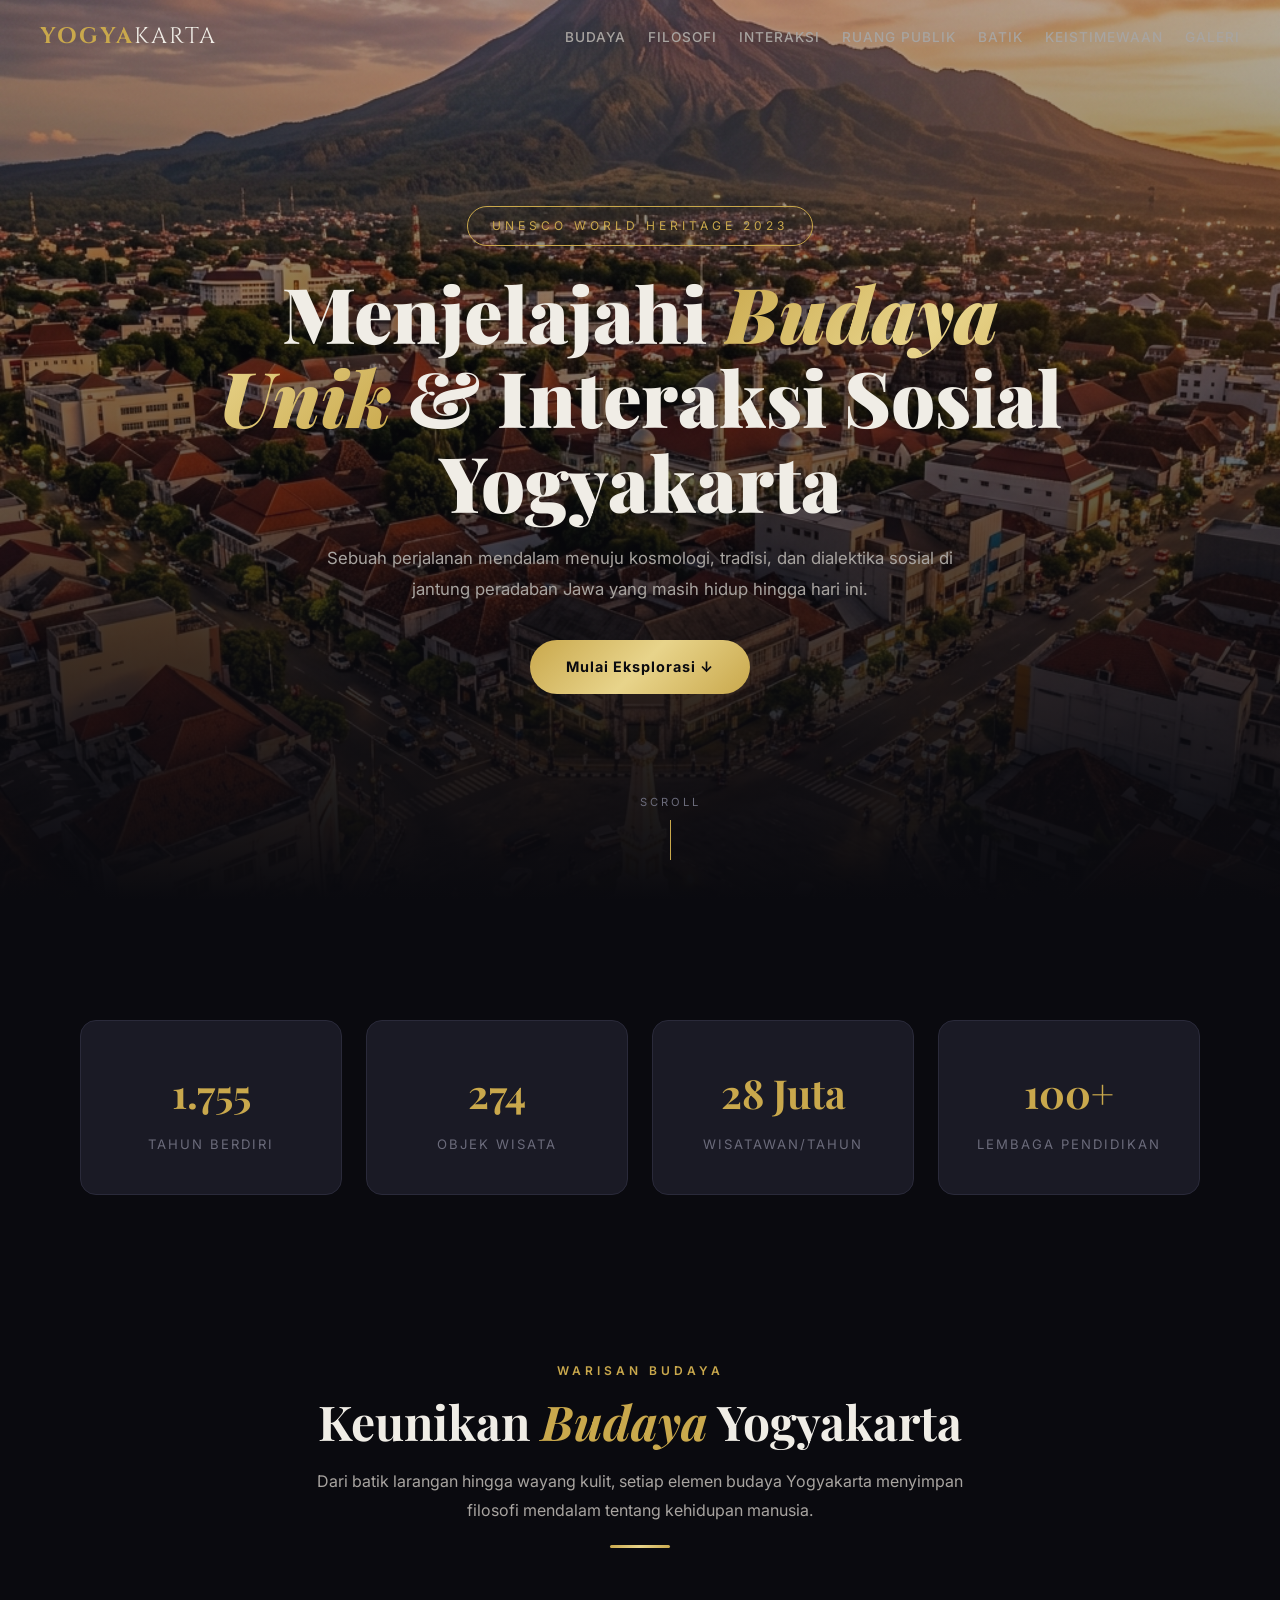
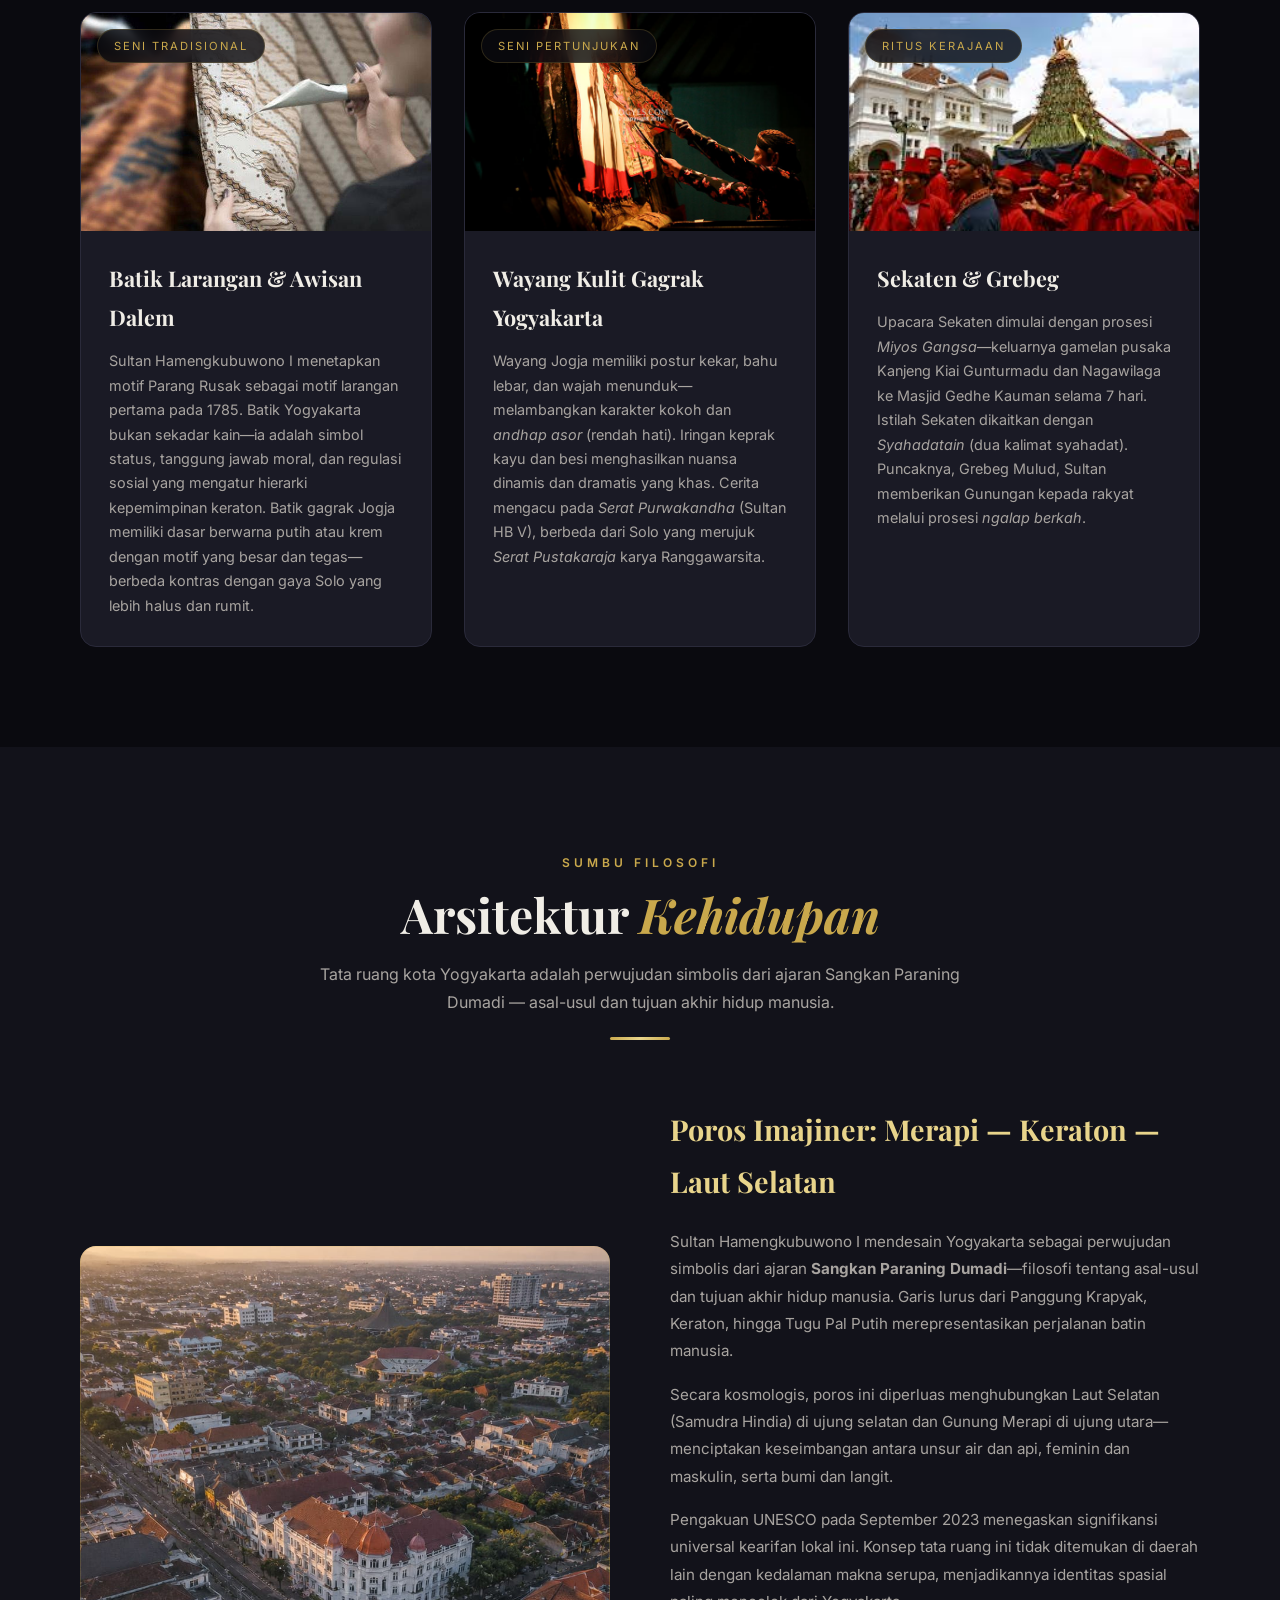
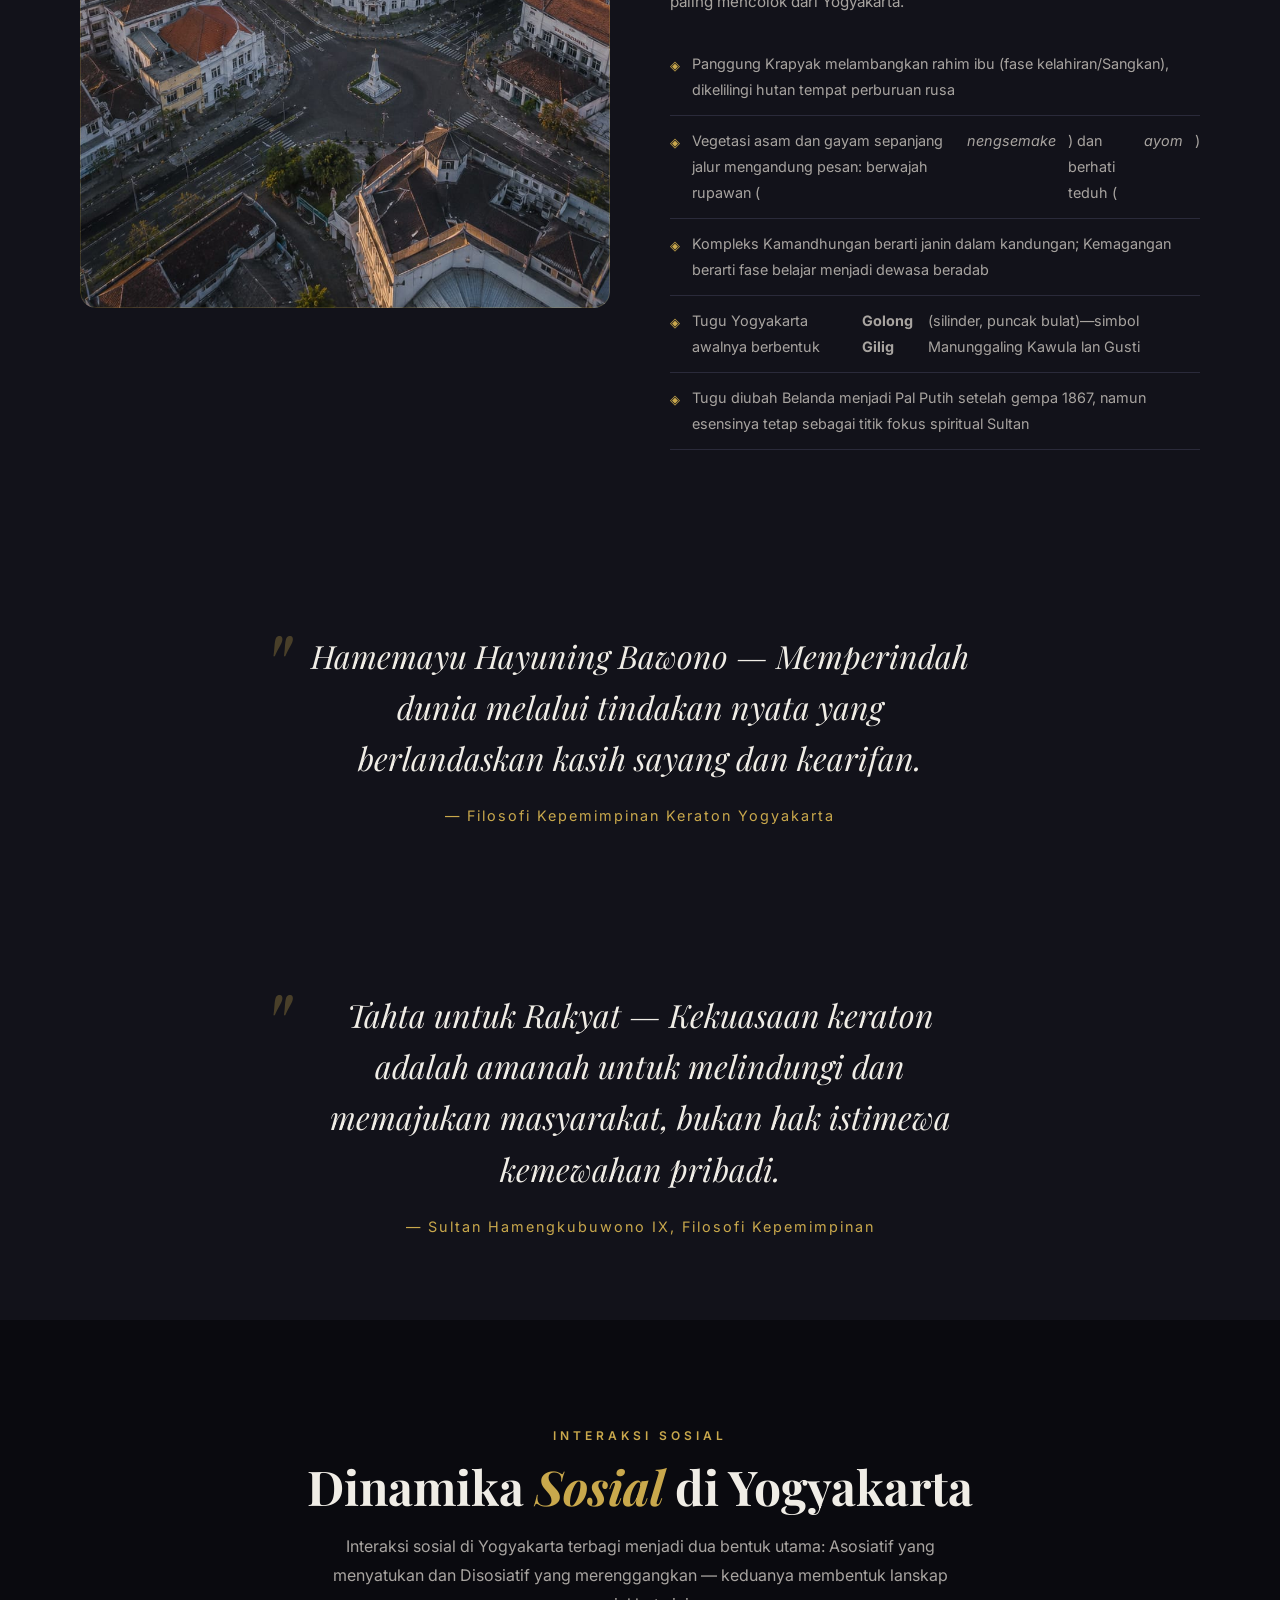
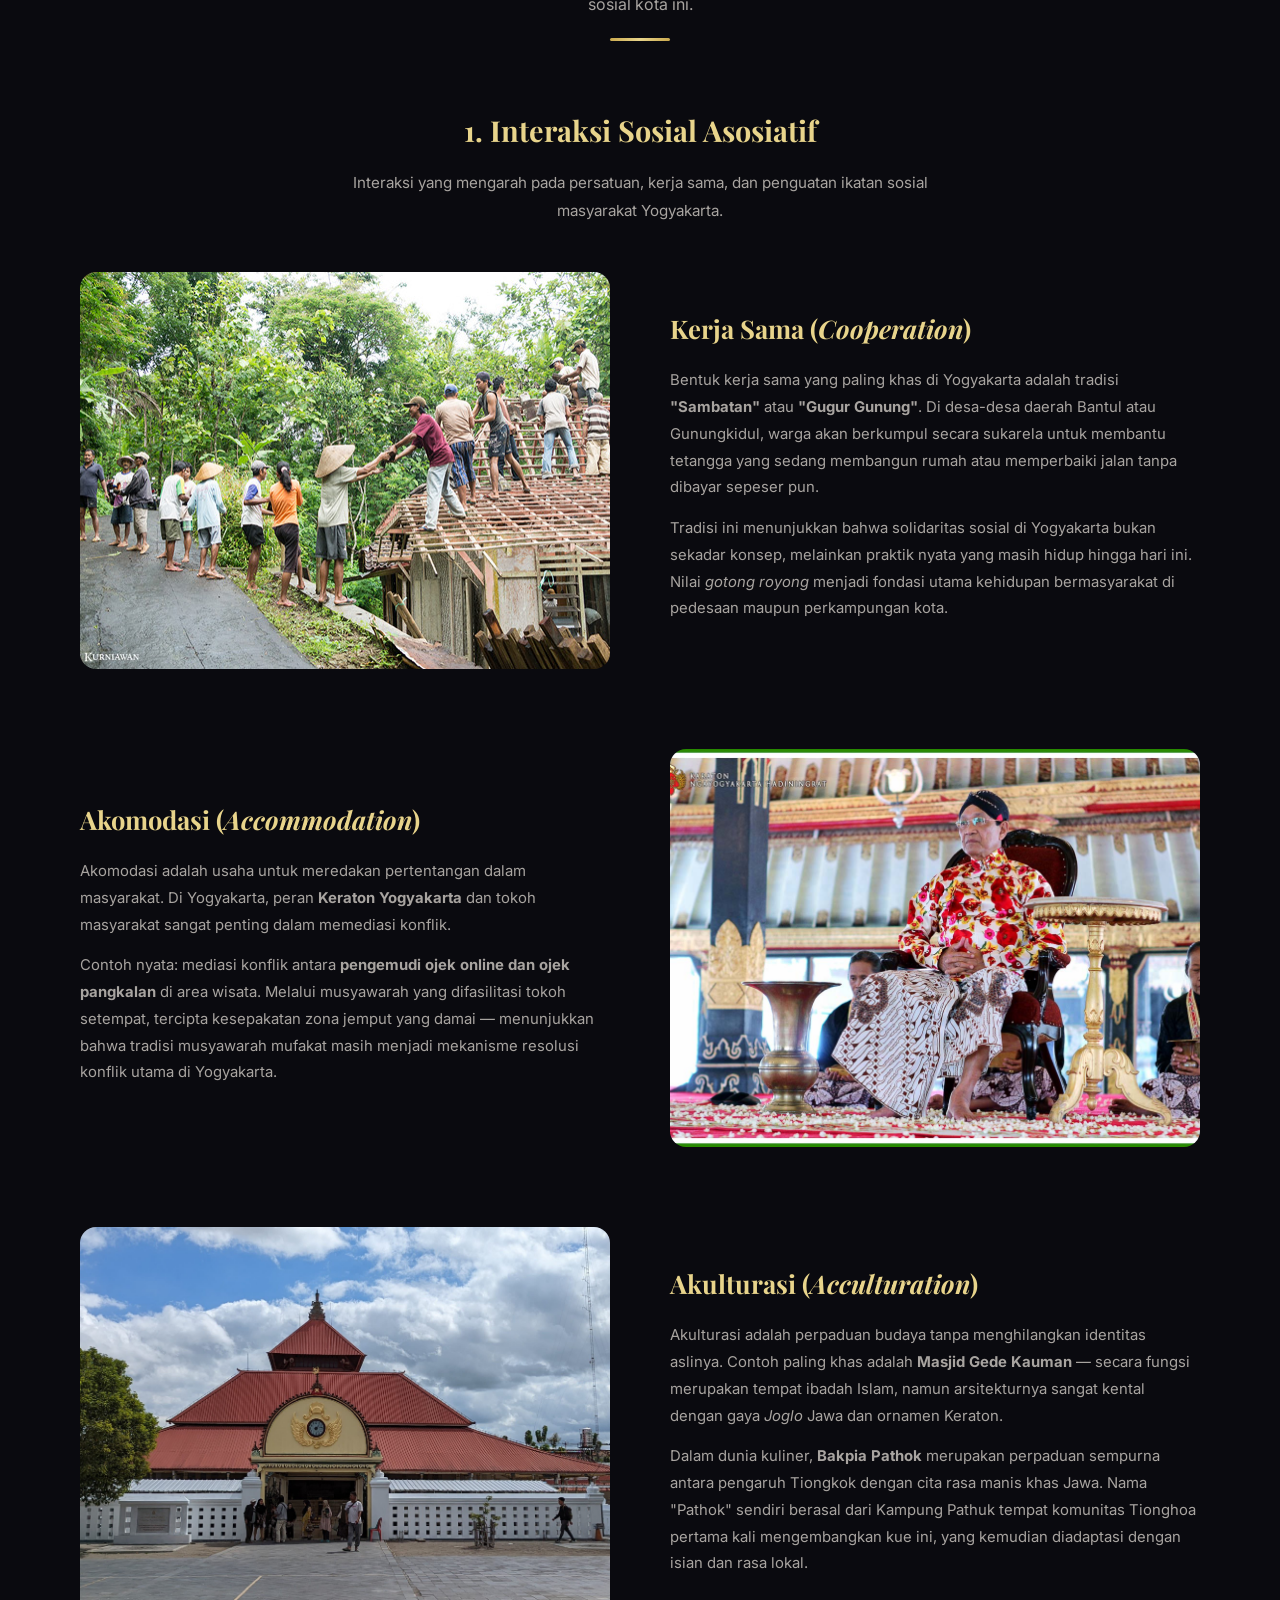
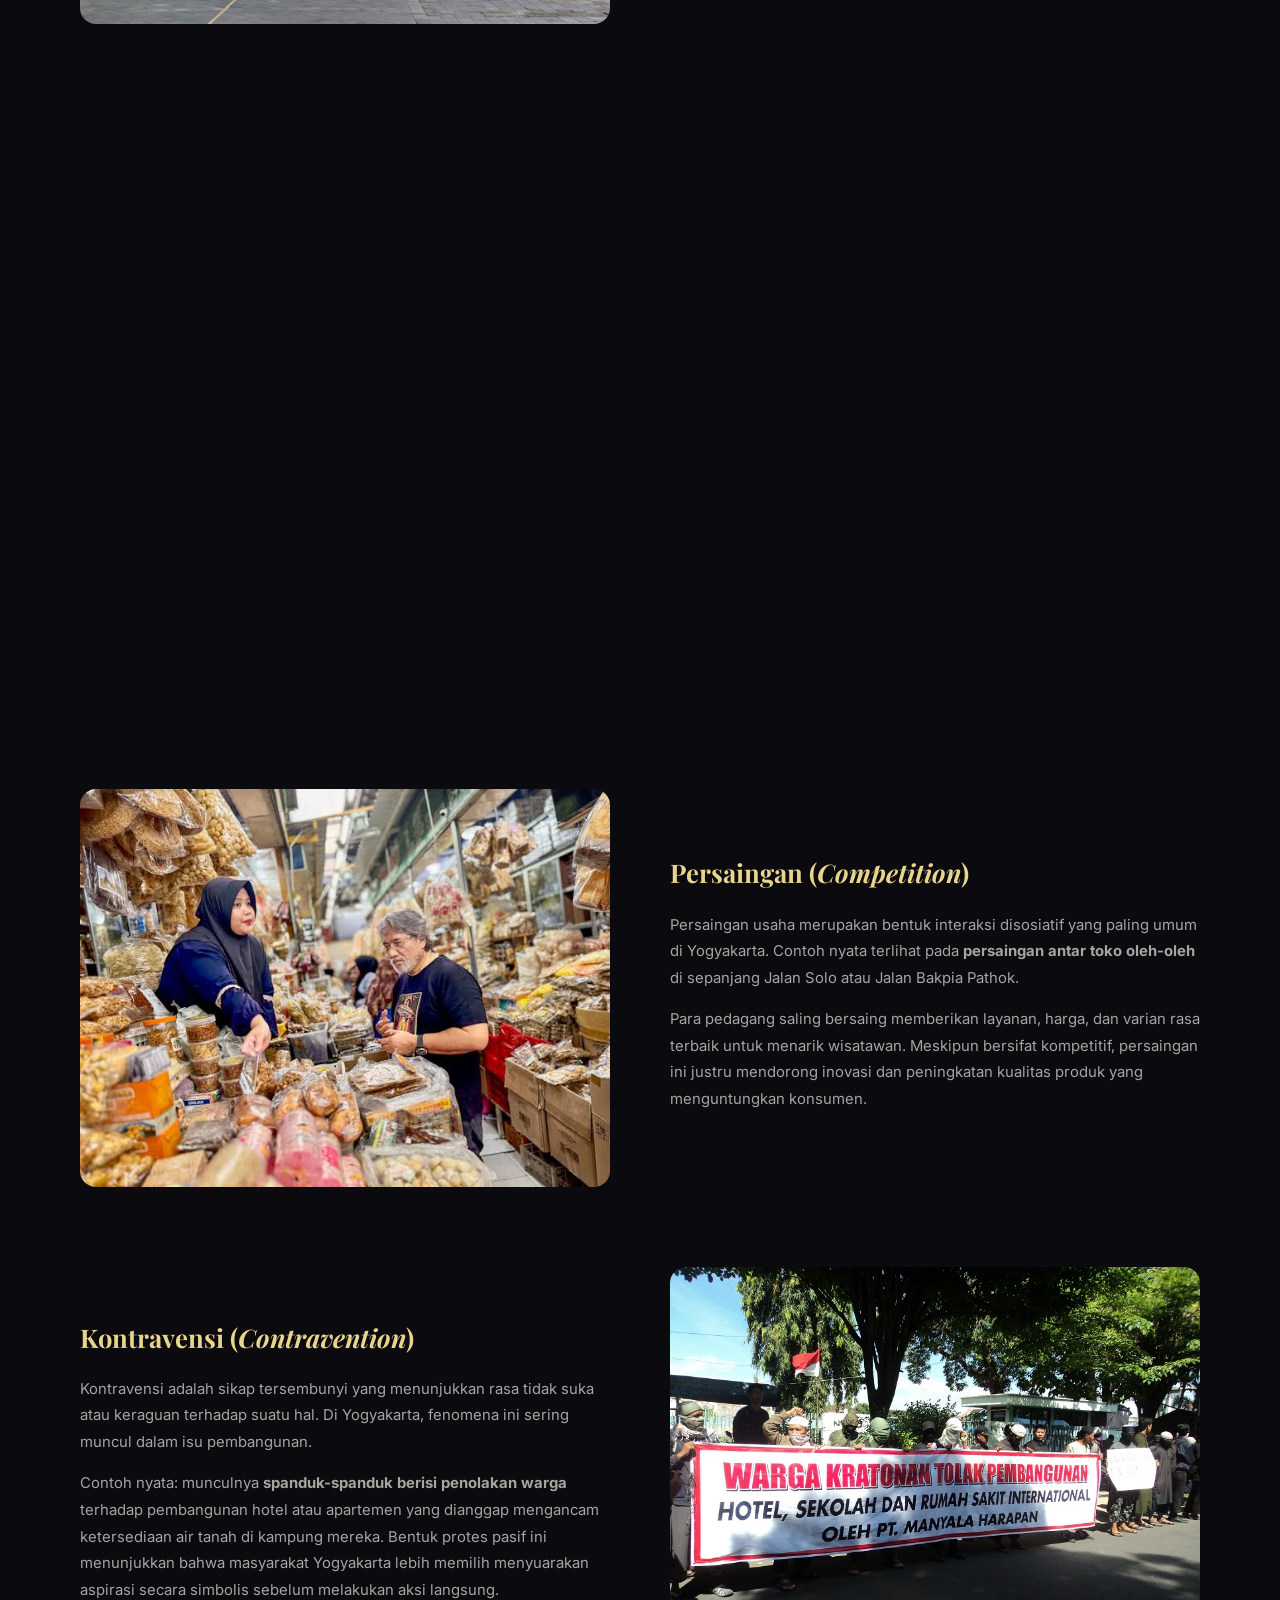
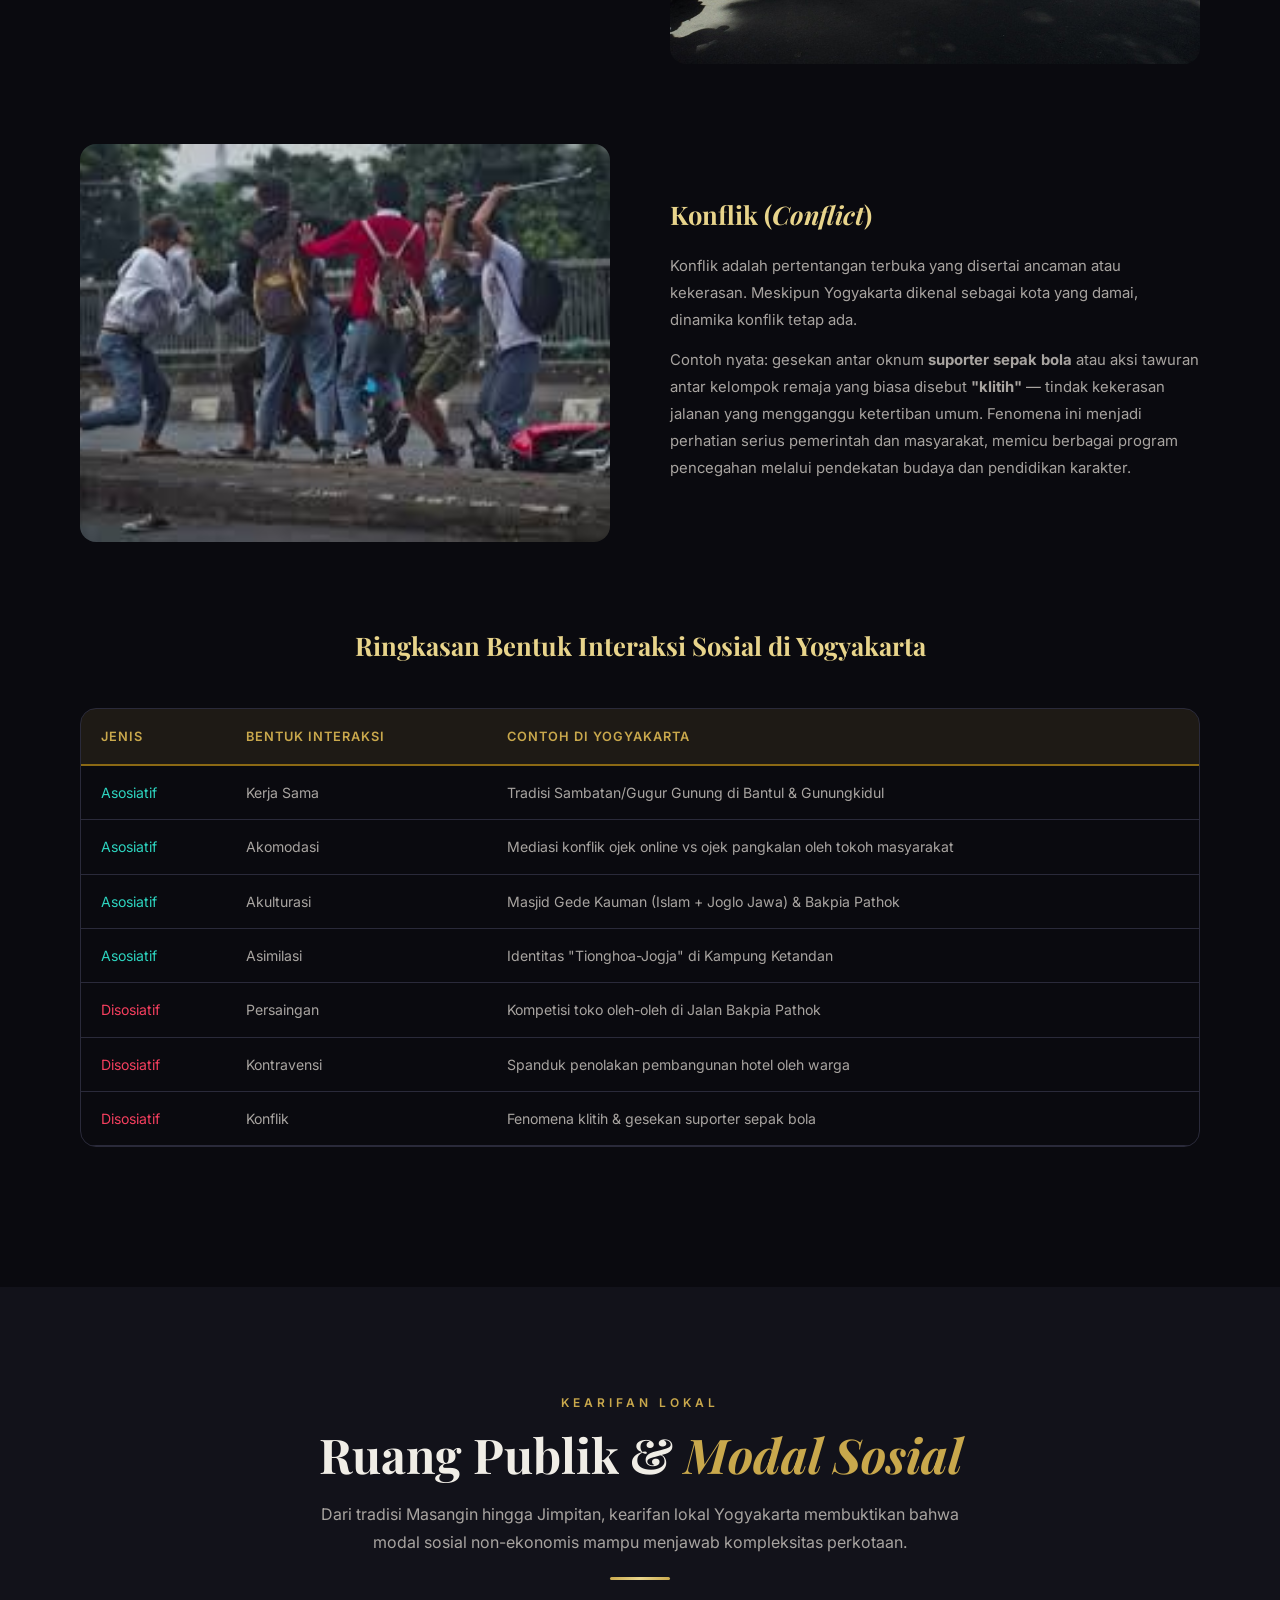
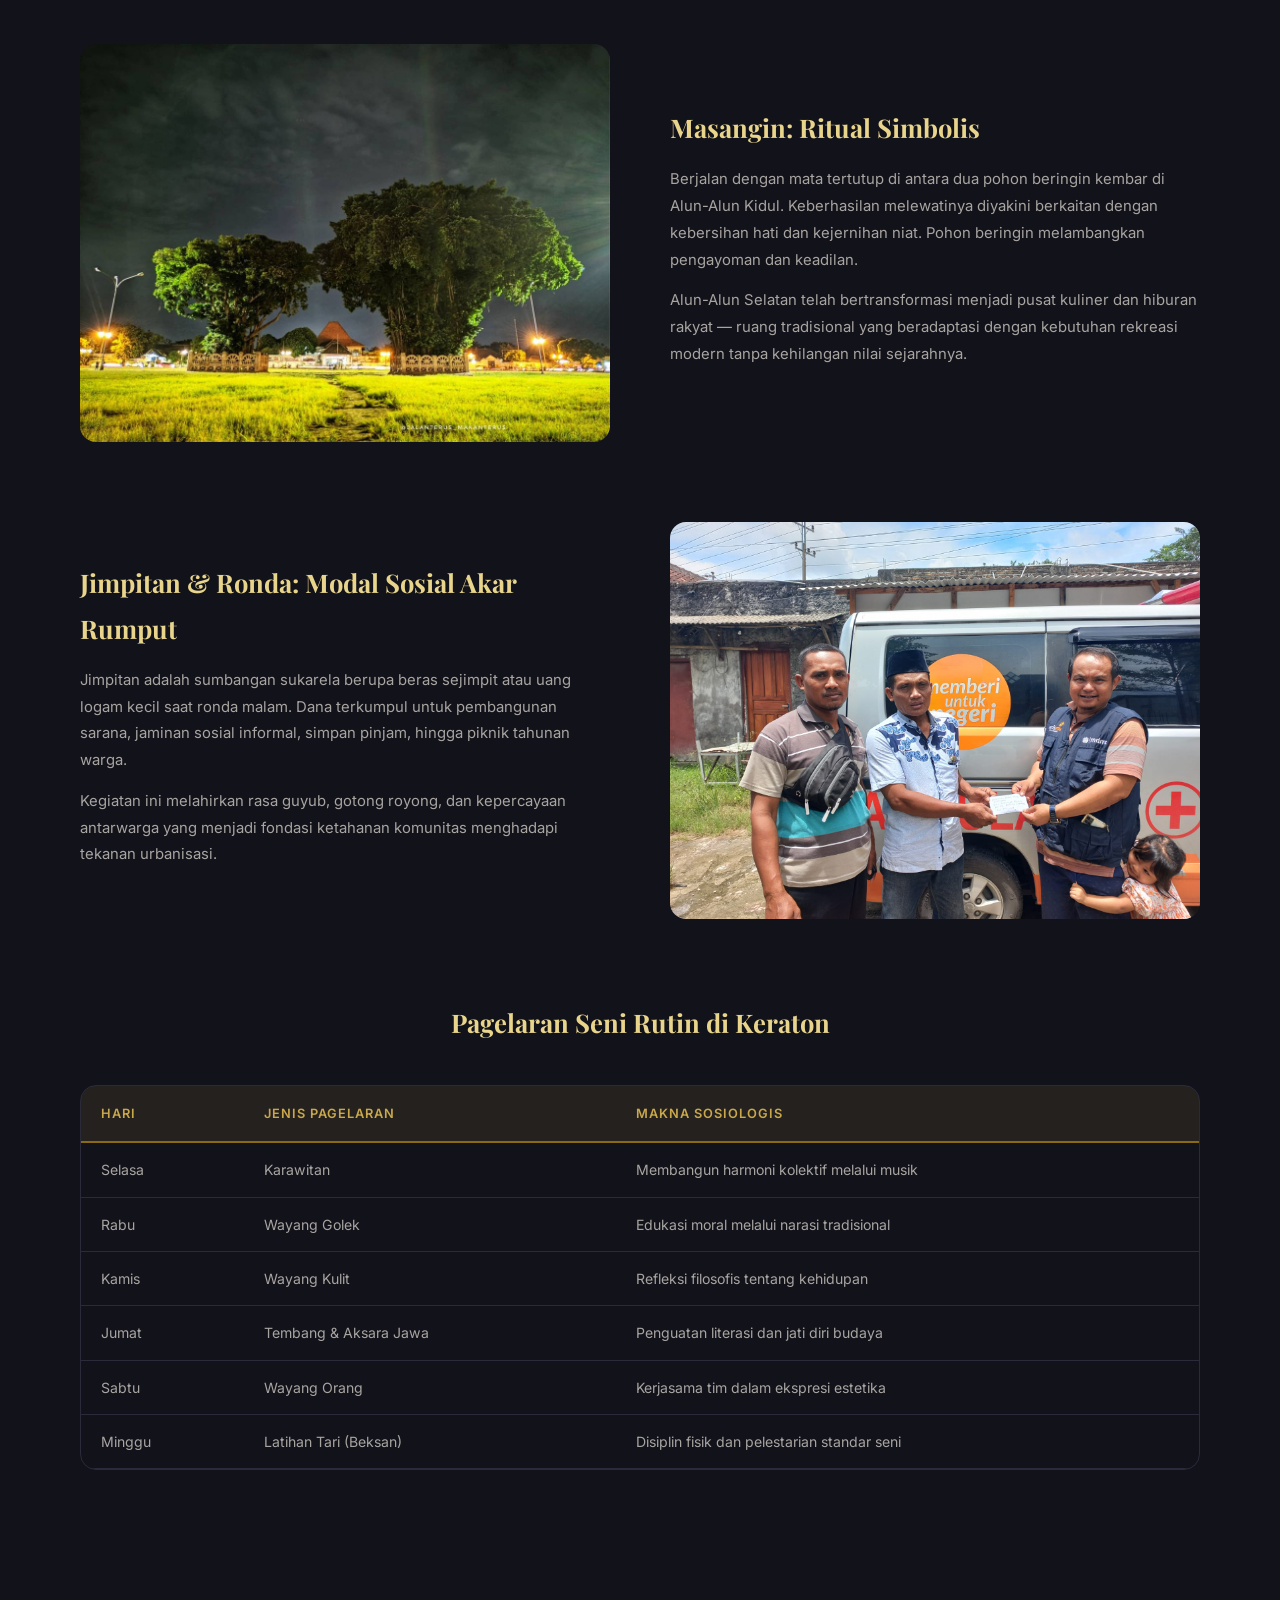
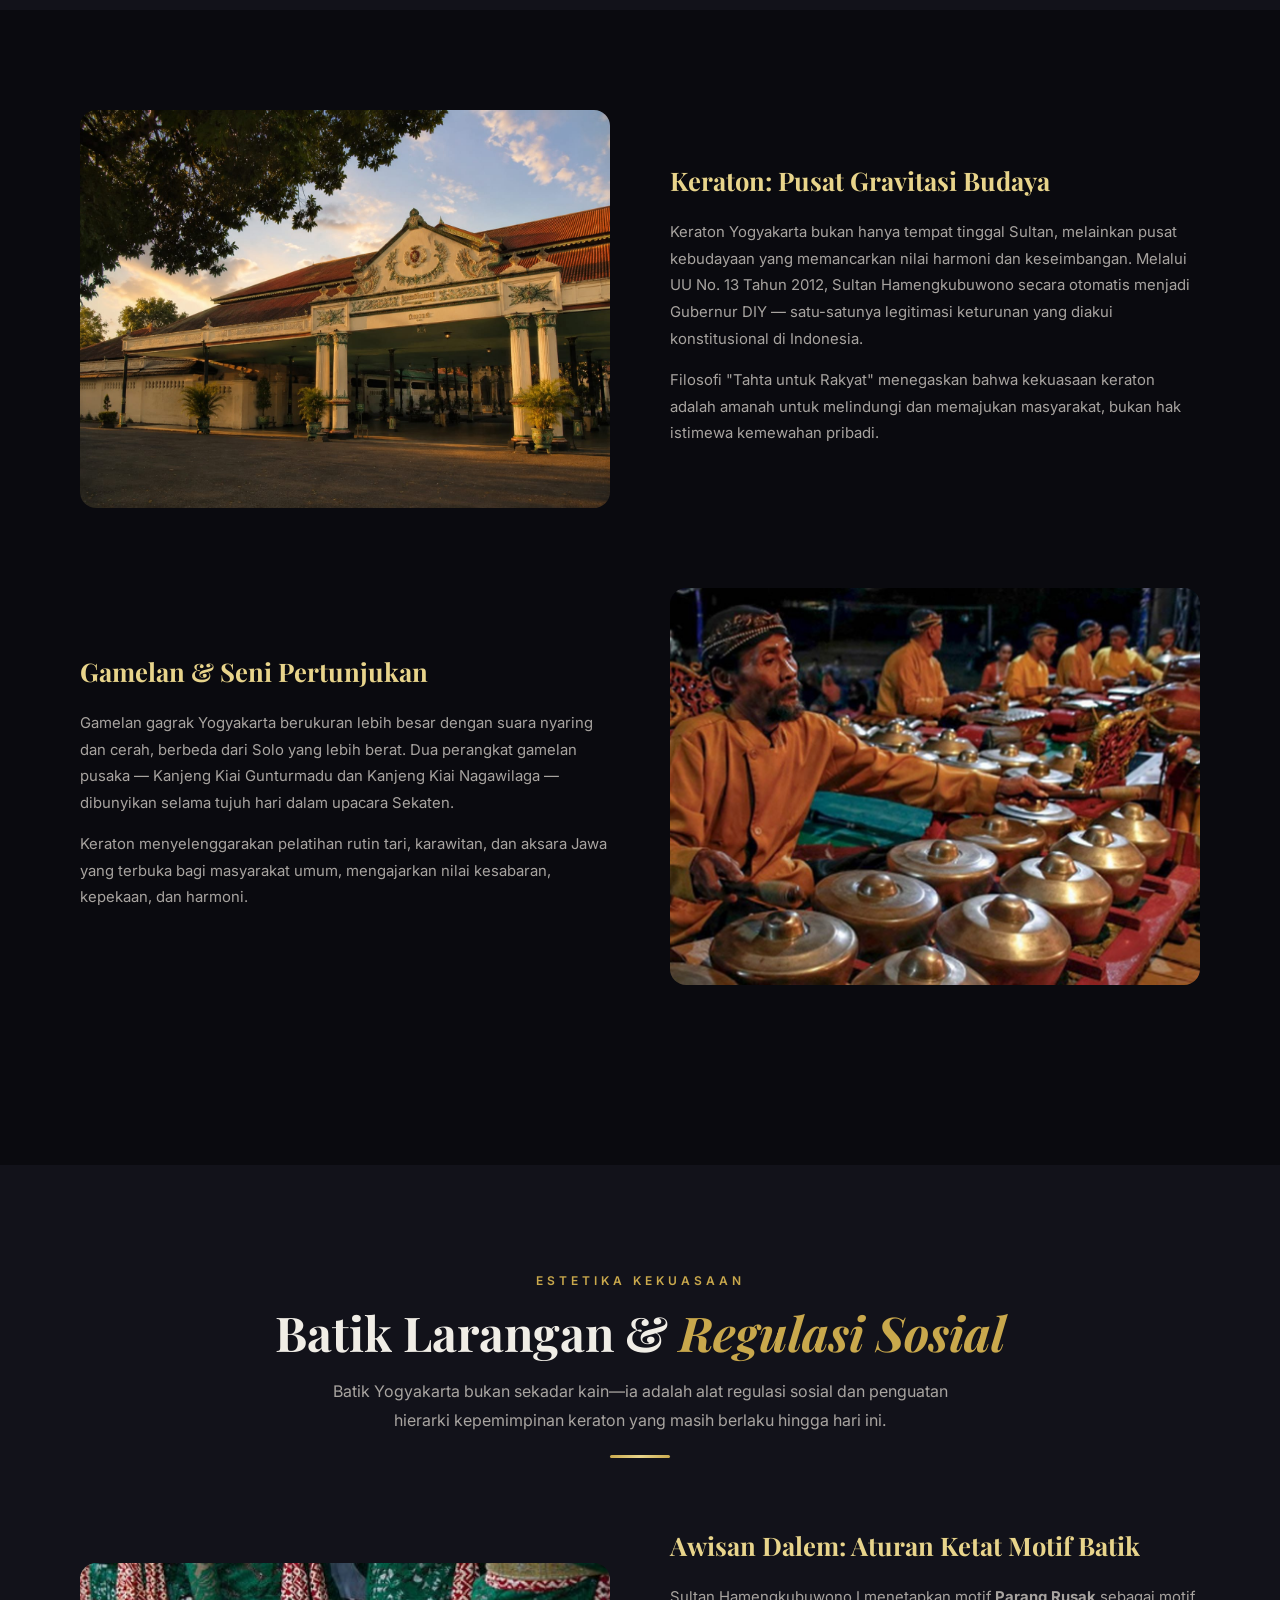
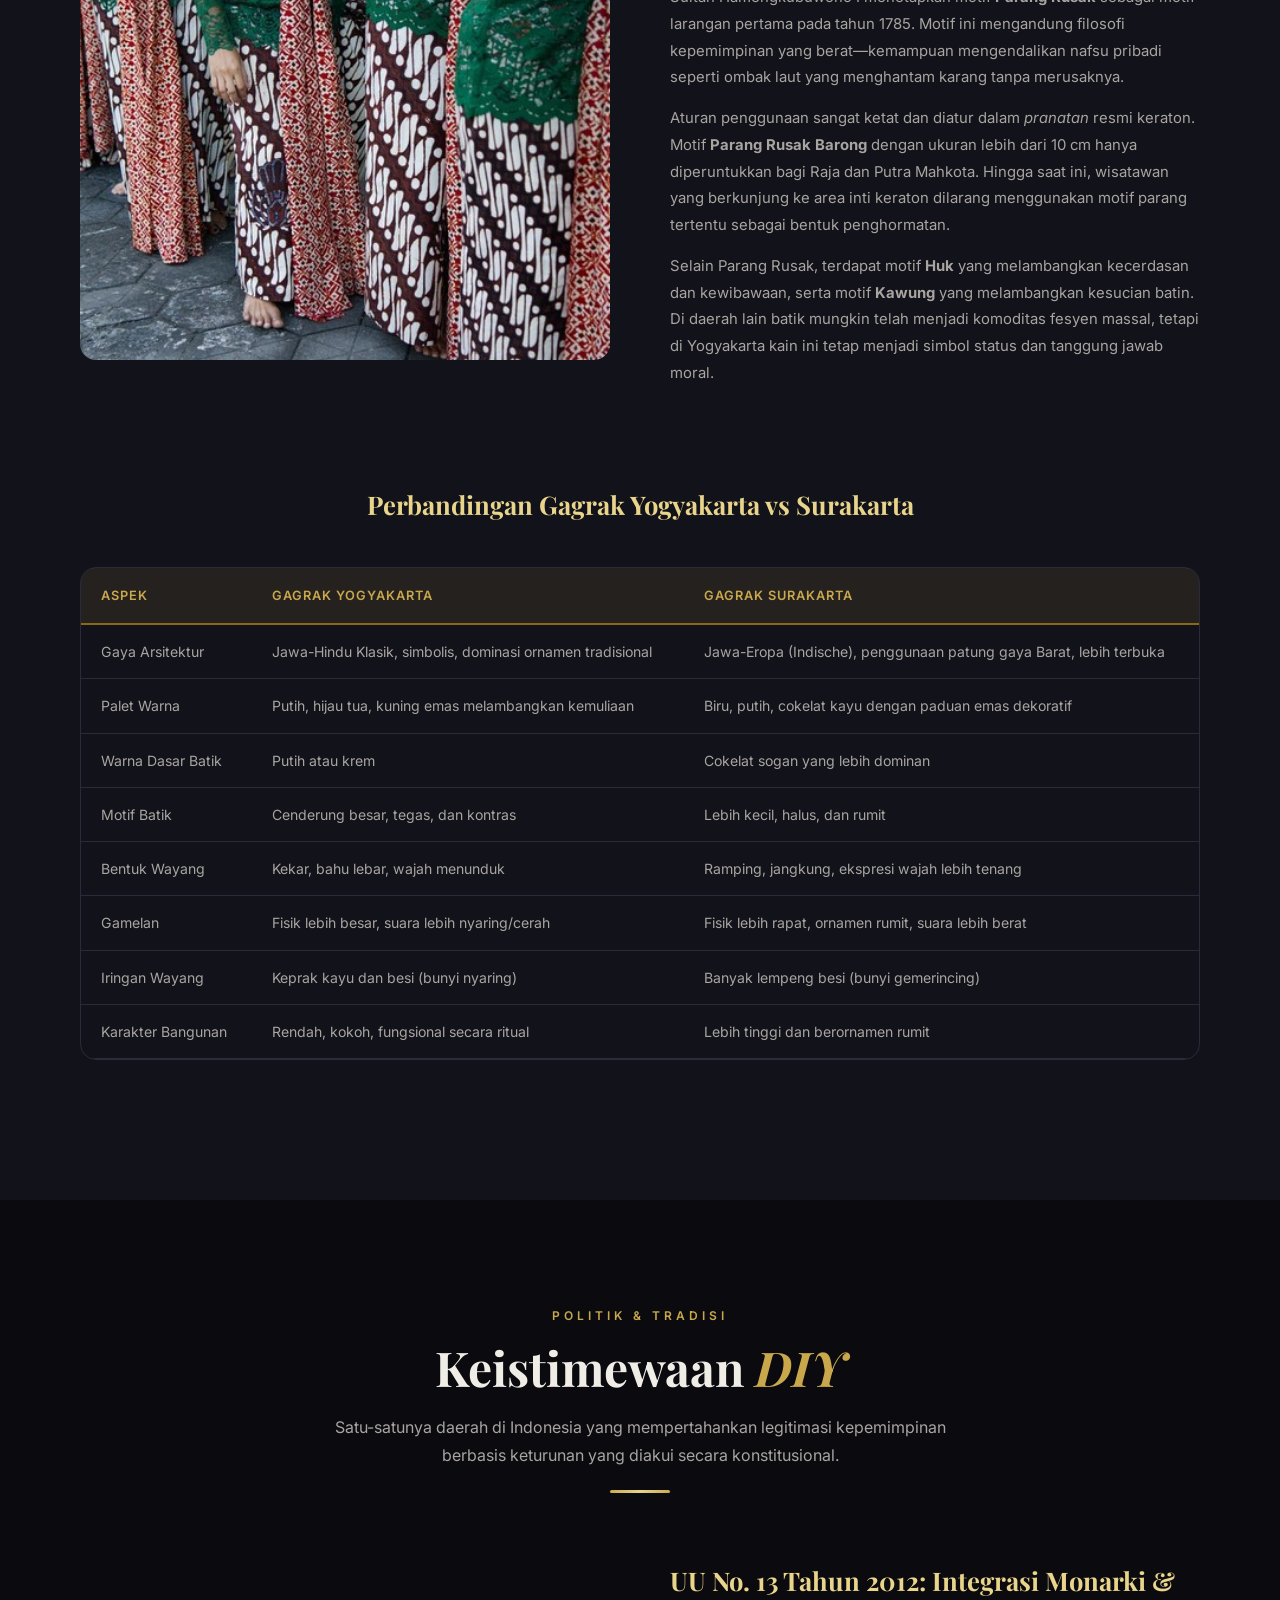
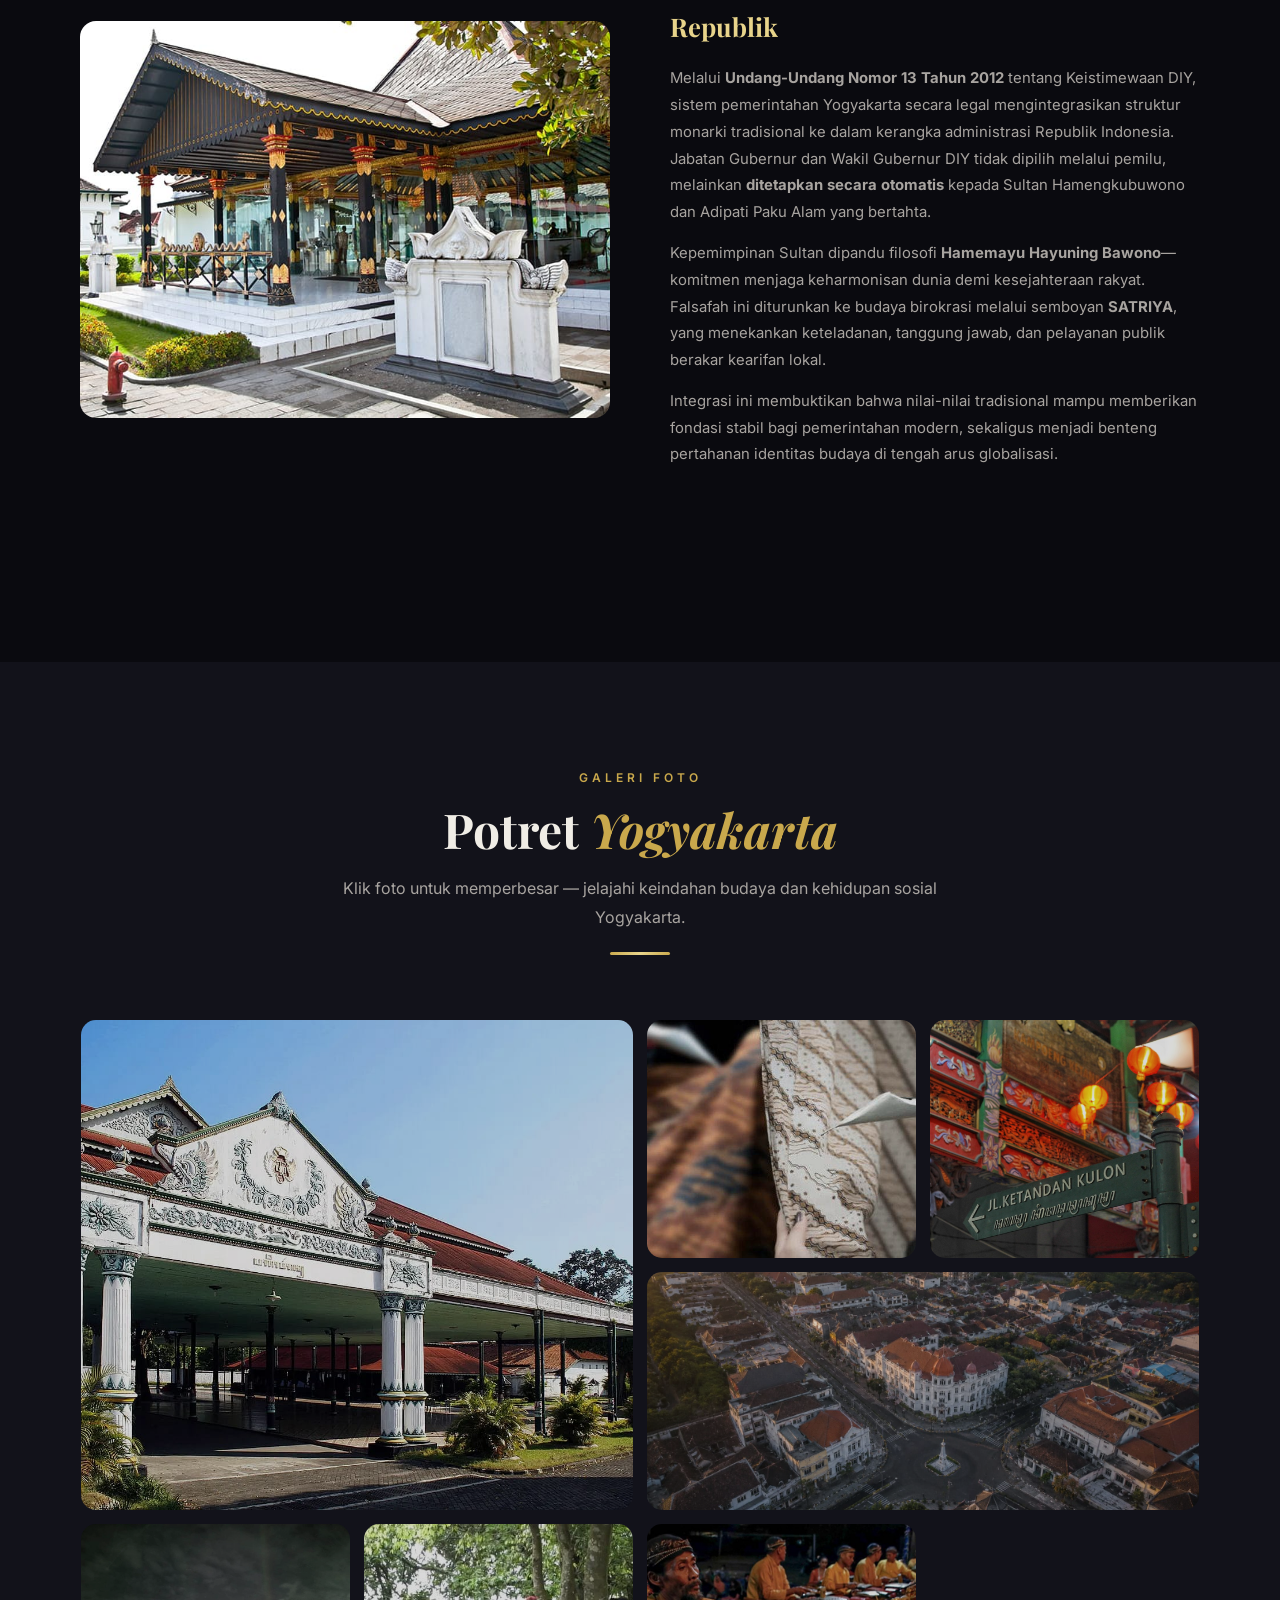
==== commit f938059b: "Add files via upload" ====
--- a/index.html
+++ b/index.html
@@ -29,9 +29,8 @@
       <li><a href="#budaya">Budaya</a></li>
       <li><a href="#filosofi">Filosofi</a></li>
       <li><a href="#interaksi">Interaksi</a></li>
+      <li><a href="#ruang-publik">Ruang Publik</a></li>
       <li><a href="#batik-larangan">Batik</a></li>
-      <li><a href="#ruang-publik">Ruang Publik</a></li>
-      <li><a href="#kampung-cyber">Digital</a></li>
       <li><a href="#keistimewaan">Keistimewaan</a></li>
       <li><a href="#galeri">Galeri</a></li>
     </ul>
@@ -120,7 +119,7 @@
           <span class="card-tag">Ritus Kerajaan</span>
         </div>
         <div class="culture-card-body">
-          <h3>Sekaten, Grebeg & Labuhan</h3>
+          <h3>Sekaten & Grebeg</h3>
           <p>Upacara Sekaten dimulai dengan prosesi <em>Miyos Gangsa</em>—keluarnya gamelan pusaka Kanjeng Kiai Gunturmadu dan Nagawilaga ke Masjid Gedhe Kauman selama 7 hari. Istilah Sekaten dikaitkan dengan <em>Syahadatain</em> (dua kalimat syahadat). Puncaknya, Grebeg Mulud, Sultan memberikan Gunungan kepada rakyat melalui prosesi <em>ngalap berkah</em>.</p>
         </div>
       </div>
@@ -426,80 +425,14 @@
           <tbody>
             <tr><td>Gaya Arsitektur</td><td>Jawa-Hindu Klasik, simbolis, dominasi ornamen tradisional</td><td>Jawa-Eropa (Indische), penggunaan patung gaya Barat, lebih terbuka</td></tr>
             <tr><td>Palet Warna</td><td>Putih, hijau tua, kuning emas melambangkan kemuliaan</td><td>Biru, putih, cokelat kayu dengan paduan emas dekoratif</td></tr>
-            <tr><td>Warna Dasar Batik</td><td>Putih atau krem (pethakan)</td><td>Cokelat sogan yang lebih dominan</td></tr>
+            <tr><td>Warna Dasar Batik</td><td>Putih atau krem</td><td>Cokelat sogan yang lebih dominan</td></tr>
             <tr><td>Motif Batik</td><td>Cenderung besar, tegas, dan kontras</td><td>Lebih kecil, halus, dan rumit</td></tr>
-            <tr><td>Bentuk Wayang</td><td>Kekar, bahu lebar, wajah menunduk (andhap asor)</td><td>Ramping, jangkung, ekspresi wajah lebih tenang</td></tr>
+            <tr><td>Bentuk Wayang</td><td>Kekar, bahu lebar, wajah menunduk</td><td>Ramping, jangkung, ekspresi wajah lebih tenang</td></tr>
             <tr><td>Gamelan</td><td>Fisik lebih besar, suara lebih nyaring/cerah</td><td>Fisik lebih rapat, ornamen rumit, suara lebih berat</td></tr>
             <tr><td>Iringan Wayang</td><td>Keprak kayu dan besi (bunyi nyaring)</td><td>Banyak lempeng besi (bunyi gemerincing)</td></tr>
             <tr><td>Karakter Bangunan</td><td>Rendah, kokoh, fungsional secara ritual</td><td>Lebih tinggi dan berornamen rumit</td></tr>
           </tbody>
         </table>
-      </div>
-    </div>
-  </div>
-</section>
-
-<!-- SELASA KLIWON & JAMASAN PUSAKA -->
-<section id="selasa-kliwon">
-  <div class="container">
-    <div class="section-header reveal">
-      <span class="section-label">Dimensi Mistis</span>
-      <h2 class="section-title">Selasa Kliwon & <em>Jamasan Pusaka</em></h2>
-      <p class="section-desc">Di Yogyakarta, dimensi mistis tidak terpisah dari realitas sehari-hari, melainkan menjadi bagian integral dari identitas sosial masyarakat.</p>
-      <div class="divider"></div>
-    </div>
-    <div class="info-block reveal">
-      <div class="info-block-image">
-        <img src="images/IMG-20260511-WA0027.jpg" alt="Jamasan Pusaka di Keraton Yogyakarta">
-      </div>
-      <div class="info-block-text">
-        <h3>Malam Selasa Kliwon yang Keramat</h3>
-        <p>Kehidupan spiritual masyarakat Yogyakarta ditandai dengan penghormatan terhadap hari-hari tertentu, khususnya <strong>Selasa Kliwon</strong> dan <strong>Jumat Kliwon</strong>. Malam Selasa Kliwon dianggap keramat karena berkaitan dengan hari lahir Sultan atau peristiwa penting dalam sejarah keraton.</p>
-        <p>Pada hari-hari ini sering dilakukan <strong>Jamasan Pusaka</strong>—penyucian benda-benda warisan sejarah seperti keris, tombak, kereta, dan gamelan. Tradisi ini dilaksanakan setahun sekali pada bulan Sura (Muharram), dengan hari Selasa Kliwon sebagai prioritas karena diyakini sebagai hari turunnya wahyu keraton.</p>
-        <p>Bagi masyarakat umum, hari-hari ini digunakan untuk ritual pembersihan diri, ziarah, atau selamatan sebagai bentuk syukur dan permohonan keselamatan. Praktik ini menunjukkan bahwa tradisi mistis menjadi bagian nyata dari kehidupan sehari-hari di Yogyakarta.</p>
-      </div>
-    </div>
-  </div>
-</section>
-
-<!-- GUNUNGAN GREBEG -->
-<section style="background:var(--dark-surface)">
-  <div class="container">
-    <div class="section-header reveal">
-      <span class="section-label">Simbolisme Kerajaan</span>
-      <h2 class="section-title">Jenis-Jenis <em>Gunungan</em> Grebeg</h2>
-      <p class="section-desc">Gunungan bukan sekadar tumpukan hasil bumi, melainkan simbol kemakmuran kerajaan yang dibagikan kepada rakyat melalui prosesi ngalap berkah.</p>
-      <div class="divider"></div>
-    </div>
-    <div class="reveal">
-      <div class="data-table-wrapper">
-        <table class="data-table">
-          <thead>
-            <tr>
-              <th>Jenis Gunungan</th>
-              <th>Makna & Simbolisme</th>
-              <th>Peruntukan</th>
-            </tr>
-          </thead>
-          <tbody>
-            <tr><td>Gunungan Kakung</td><td>Berbentuk kerucut lancip, melambangkan pribadi Raja dan unsur maskulinitas</td><td>Rakyat umum (melalui Masjid Gedhe)</td></tr>
-            <tr><td>Gunungan Putri</td><td>Berbentuk lebih lebar dan tumpul, melambangkan Permaisuri dan feminitas</td><td>Rakyat umum (melalui Masjid Gedhe)</td></tr>
-            <tr><td>Gunungan Dharat</td><td>Melambangkan para Pangeran atau putra-putra raja</td><td>Dibawa ke Masjid Gedhe</td></tr>
-            <tr><td>Gunungan Gepak</td><td>Melambangkan para Putri raja</td><td>Dibawa ke Masjid Gedhe</td></tr>
-            <tr><td>Gunungan Pawuhan</td><td>Melambangkan para Cucu raja</td><td>Dibawa ke Masjid Gedhe</td></tr>
-            <tr><td>Gunungan Bromo</td><td>Hanya ada pada Tahun Dal (siklus 8 tahunan), sangat sakral dan berukuran besar</td><td>Keluarga internal keraton saja</td></tr>
-          </tbody>
-        </table>
-      </div>
-    </div>
-    <div class="info-block reveal" style="margin-top:60px">
-      <div class="info-block-image">
-        <img src="images/IMG-20260510-WA0028.jpg" alt="Upacara Labuhan di Pantai Parangkusumo">
-      </div>
-      <div class="info-block-text">
-        <h3>Labuhan: Menjaga Harmoni Alam Semesta</h3>
-        <p>Labuhan dilakukan di empat titik kekuatan alam: <strong>Pantai Parangkusumo</strong>, <strong>Gunung Merapi</strong>, <strong>Gunung Lawu</strong>, dan <strong>Hutan Dlepih Khayangan</strong>. Upacara melibatkan pelarungan <em>ubarampe</em> berupa potongan kuku, rambut, dan pakaian bekas Sultan (<em>lorodan ageman dalem</em>).</p>
-        <p>Secara antropologis, Labuhan adalah mekanisme menjaga harmoni antara mikrokosmos (manusia/keraton) dengan makrokosmos (alam semesta). Di Parangkusumo, ritual merujuk pada legenda pertemuan Panembahan Senopati dengan Kanjeng Ratu Kidul. Di Gunung Merapi, upacara menghormati kekuatan vulkanik yang diyakini pernah menyelamatkan Mataram dari serangan musuh.</p>
       </div>
     </div>
   </div>
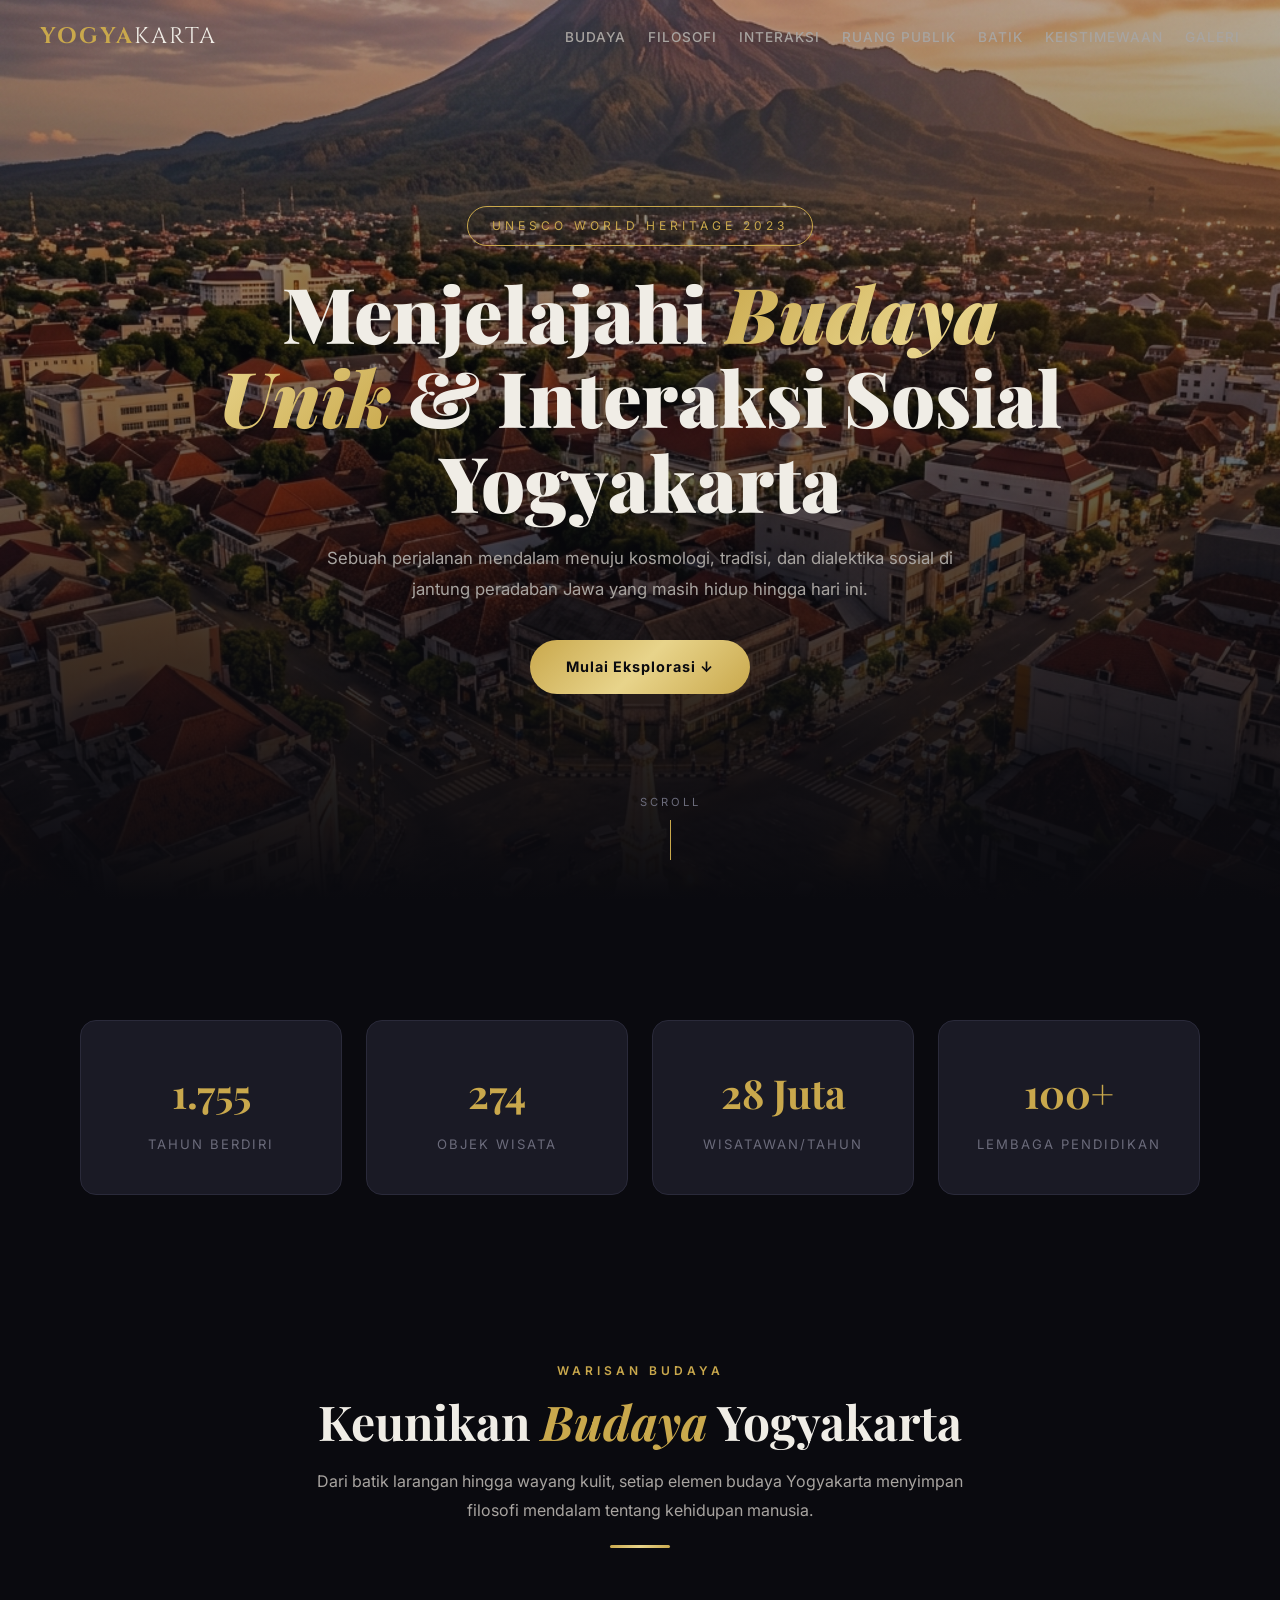
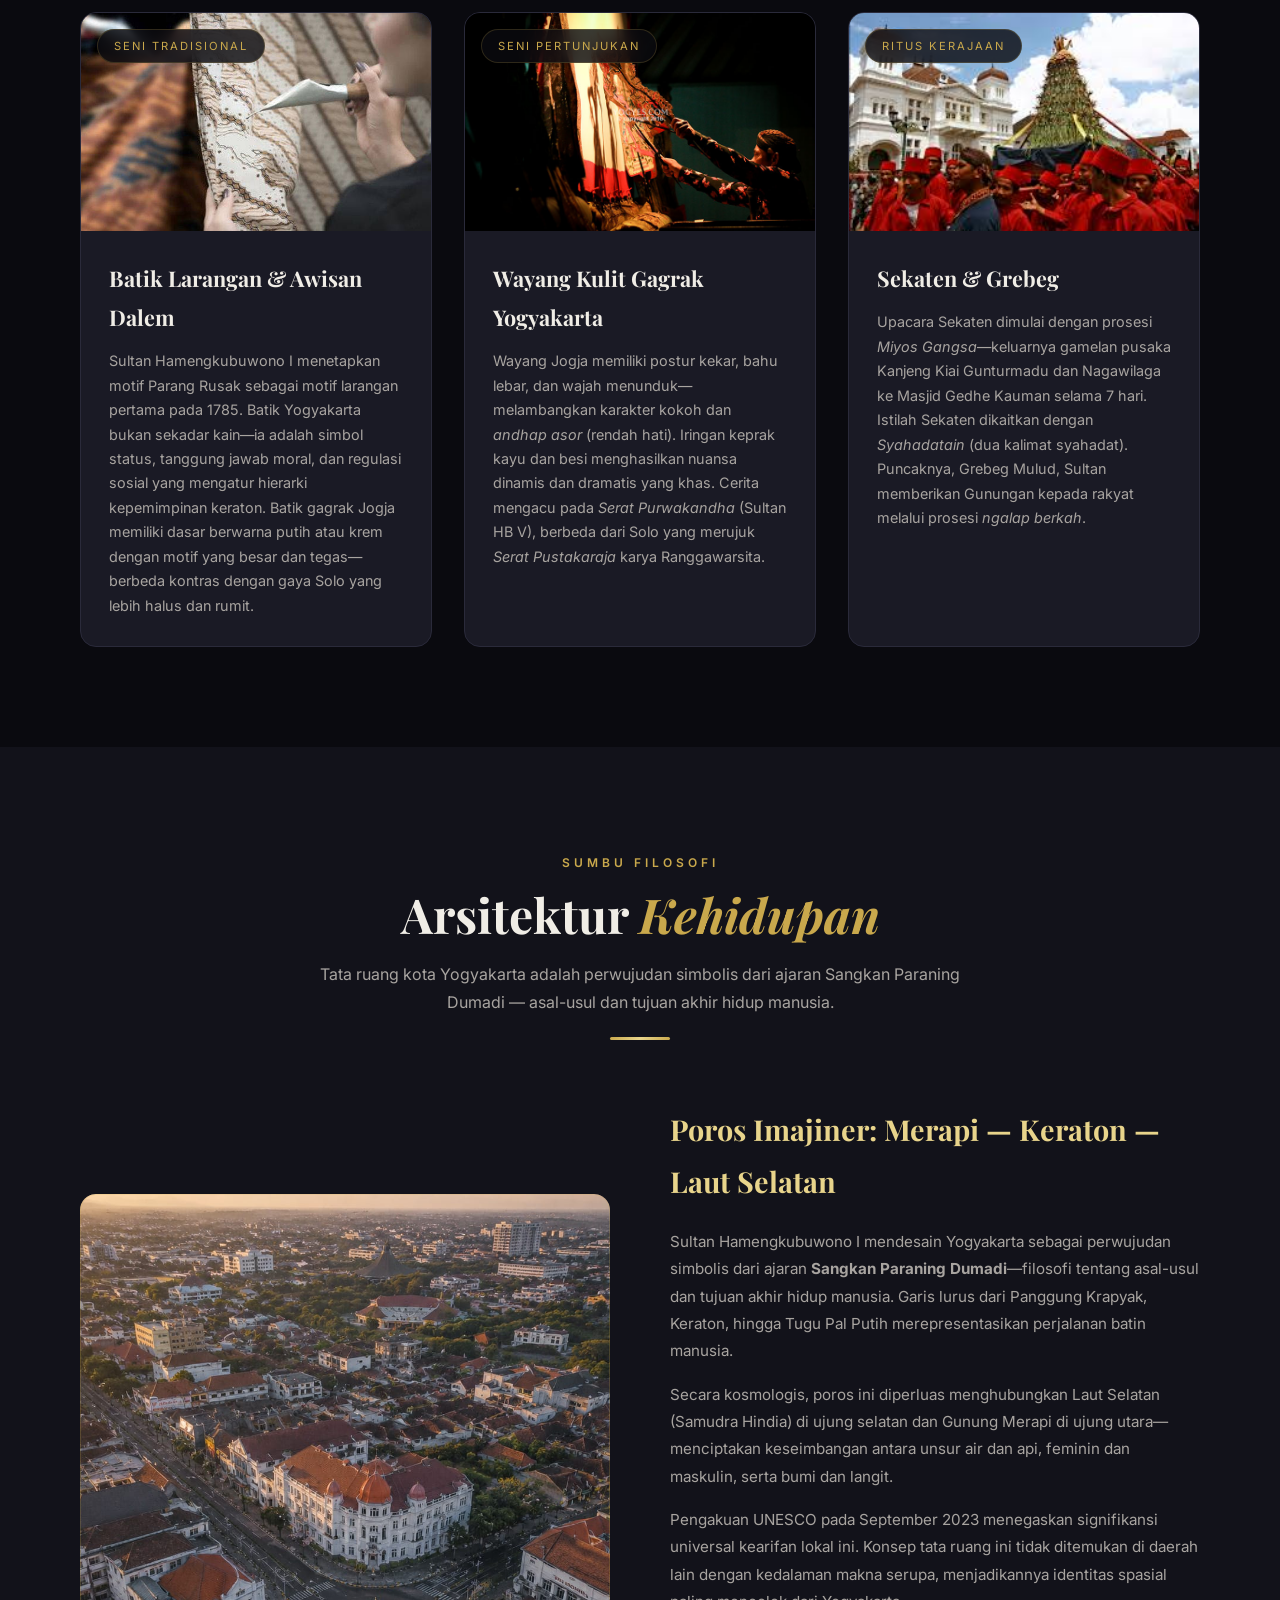
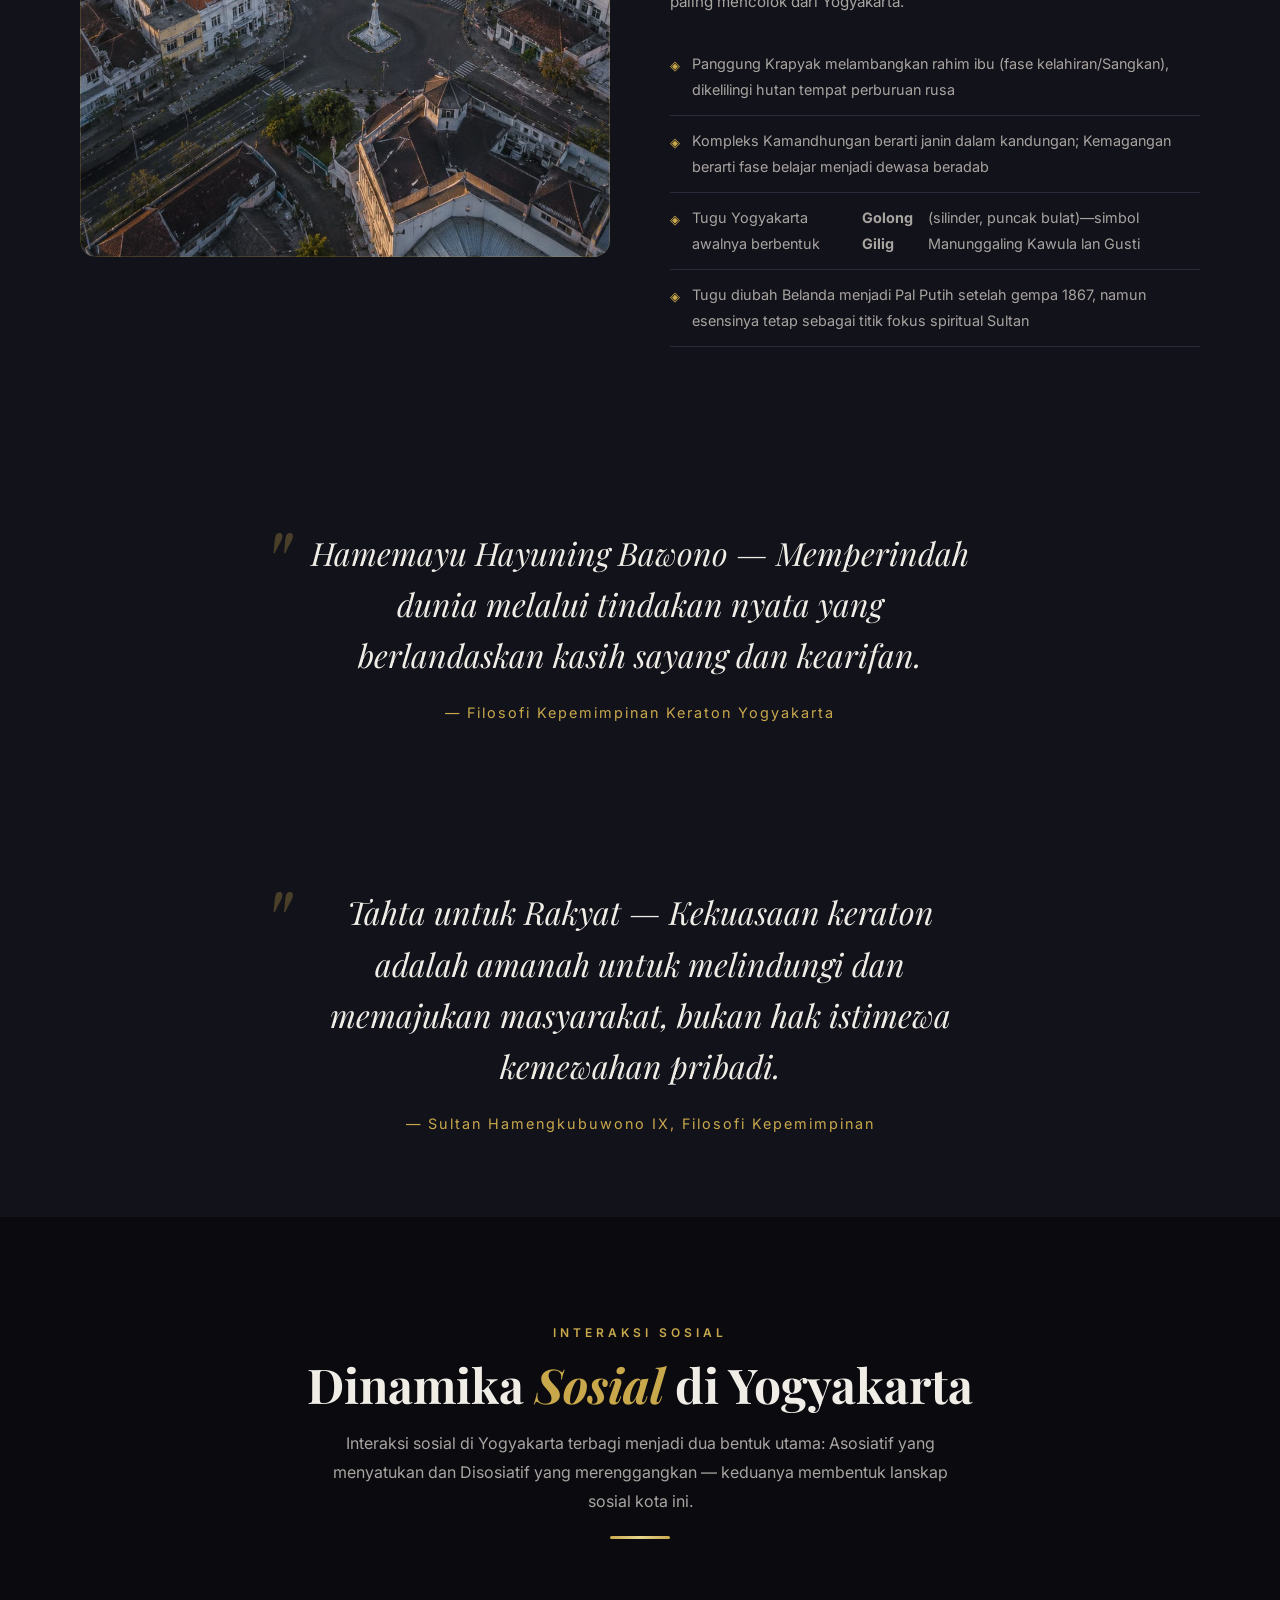
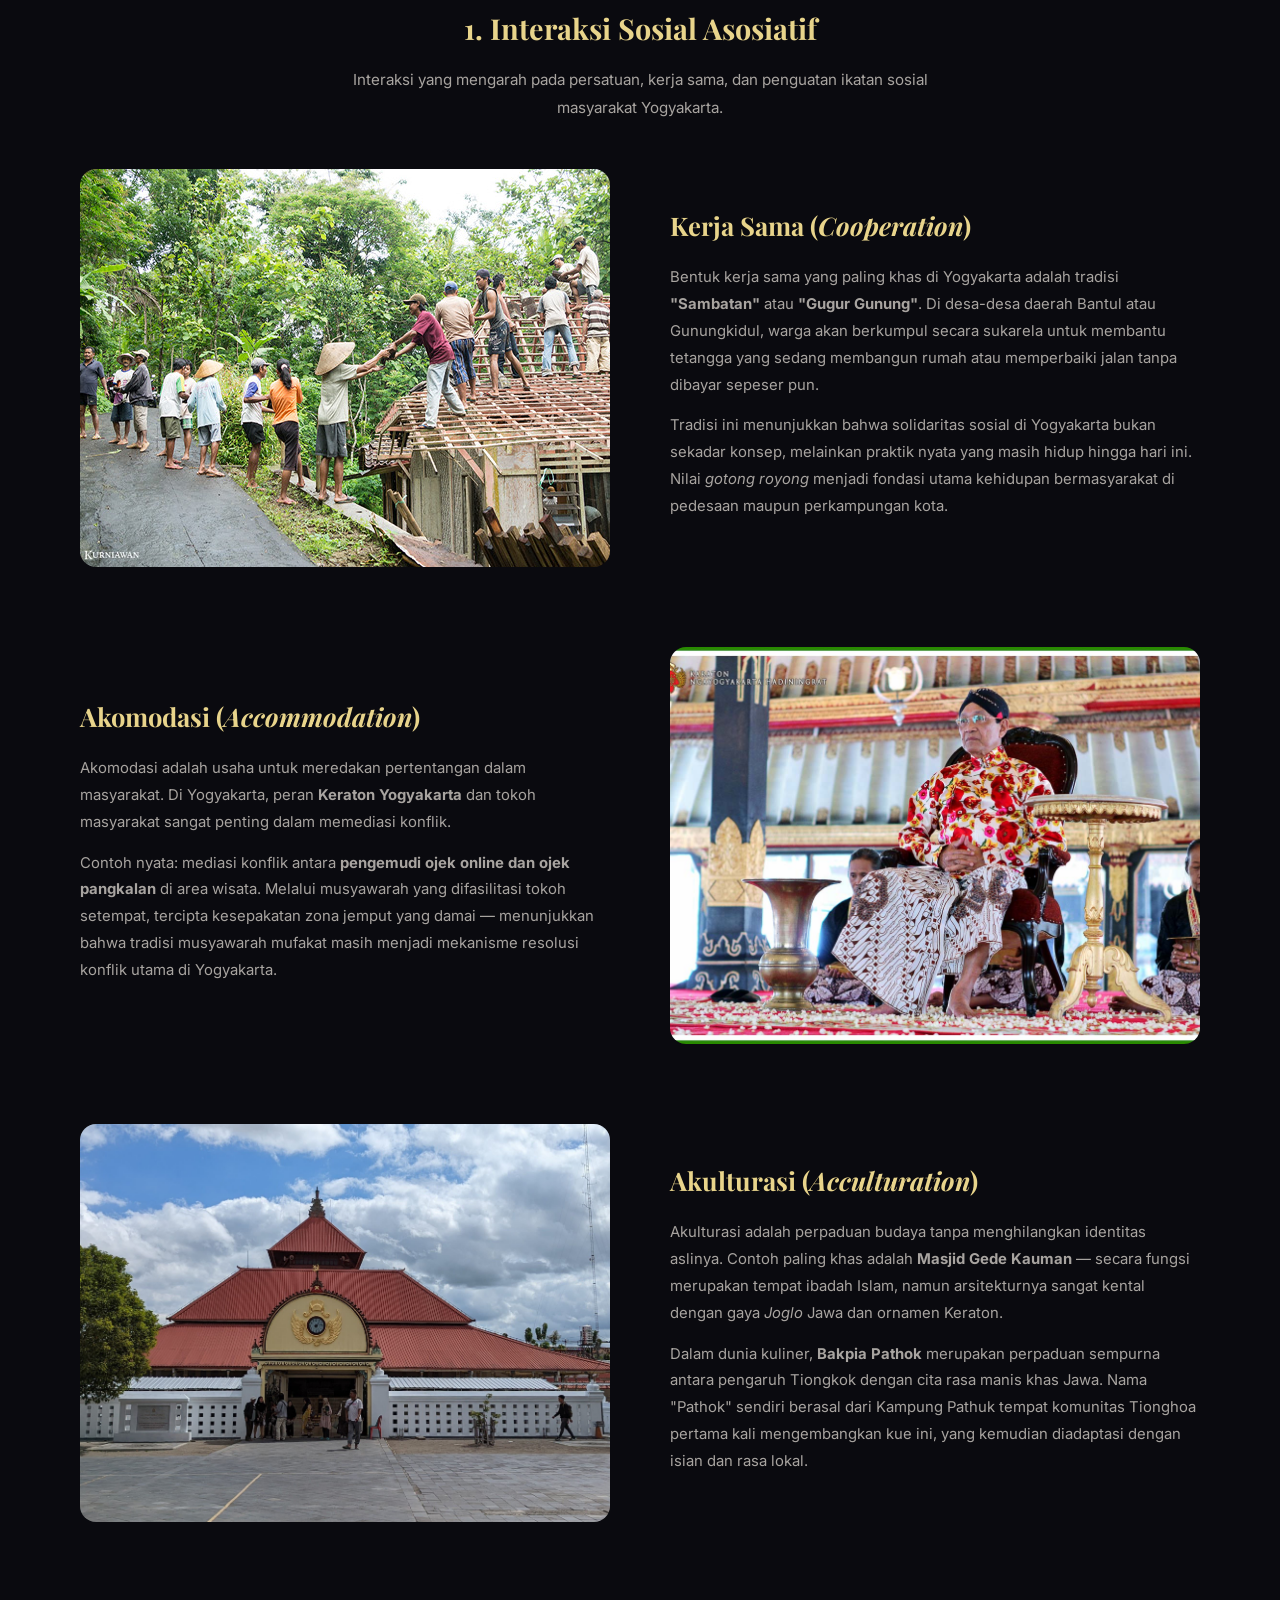
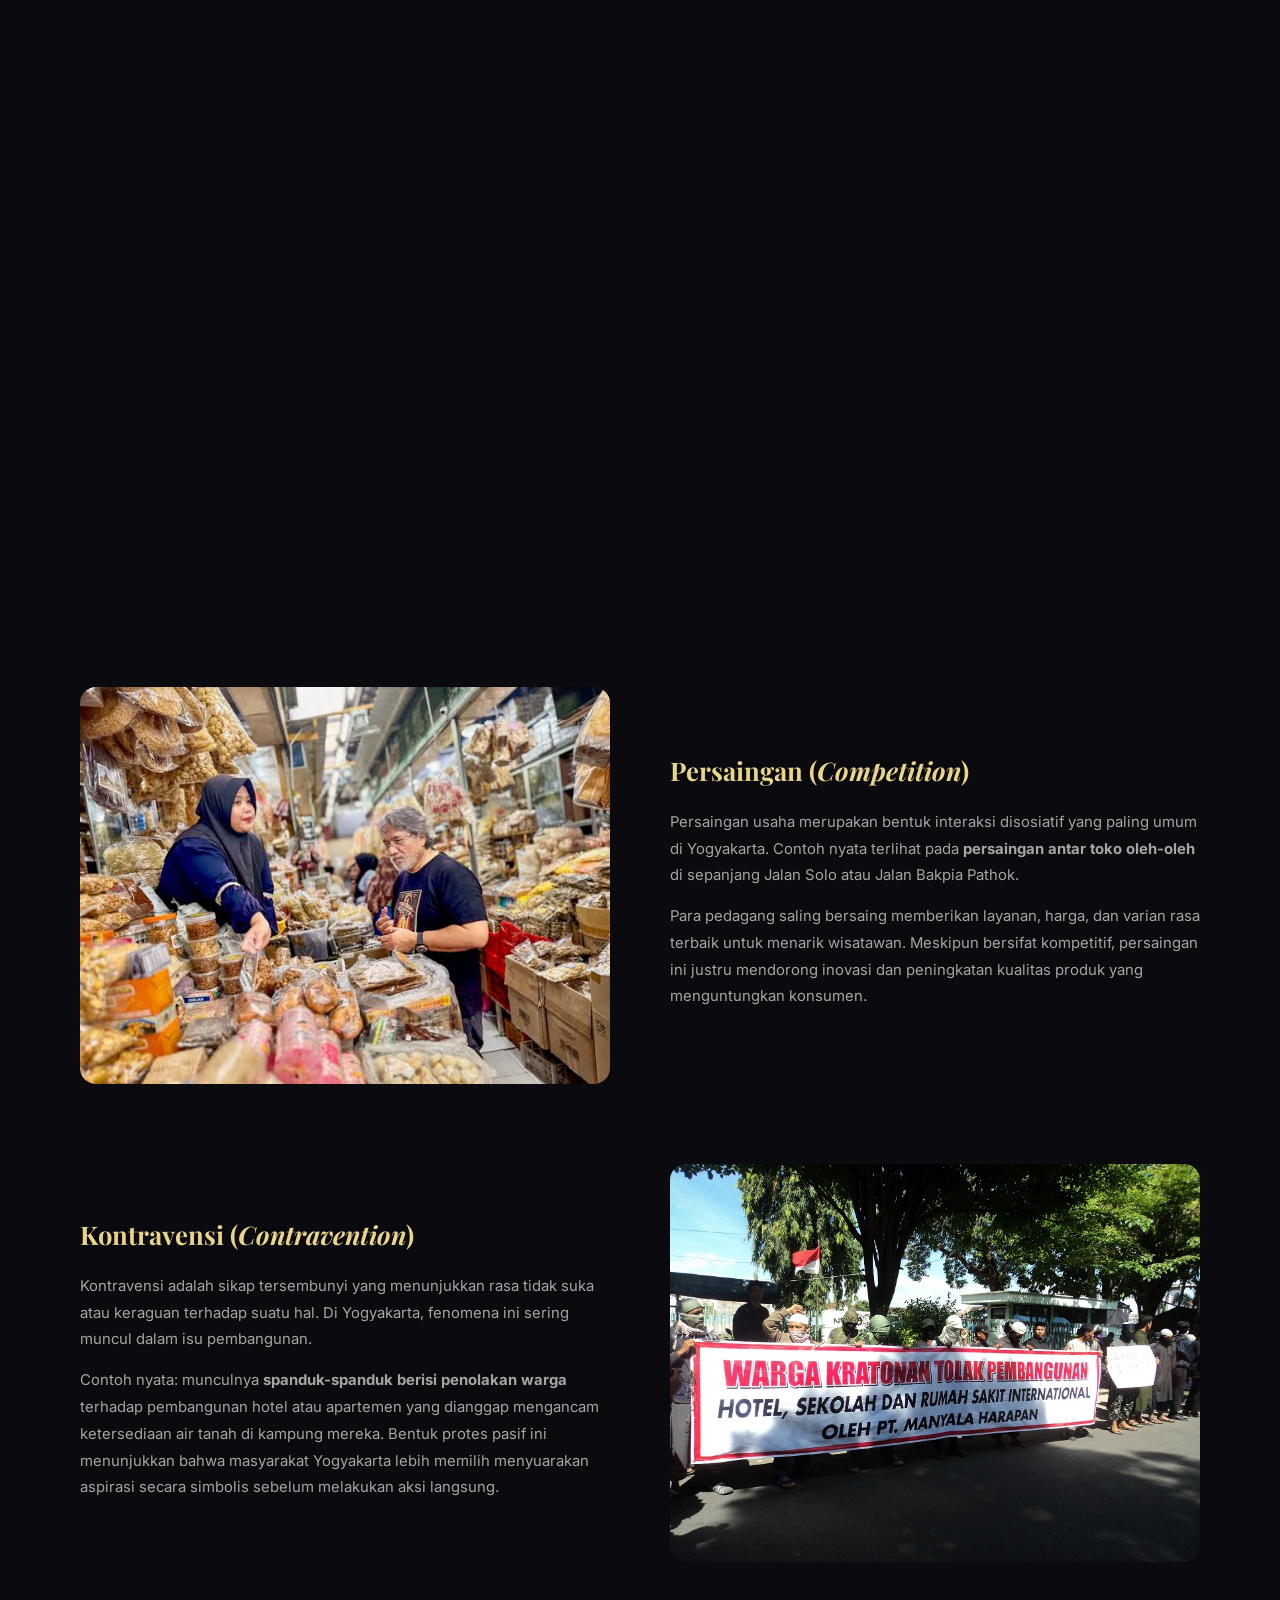
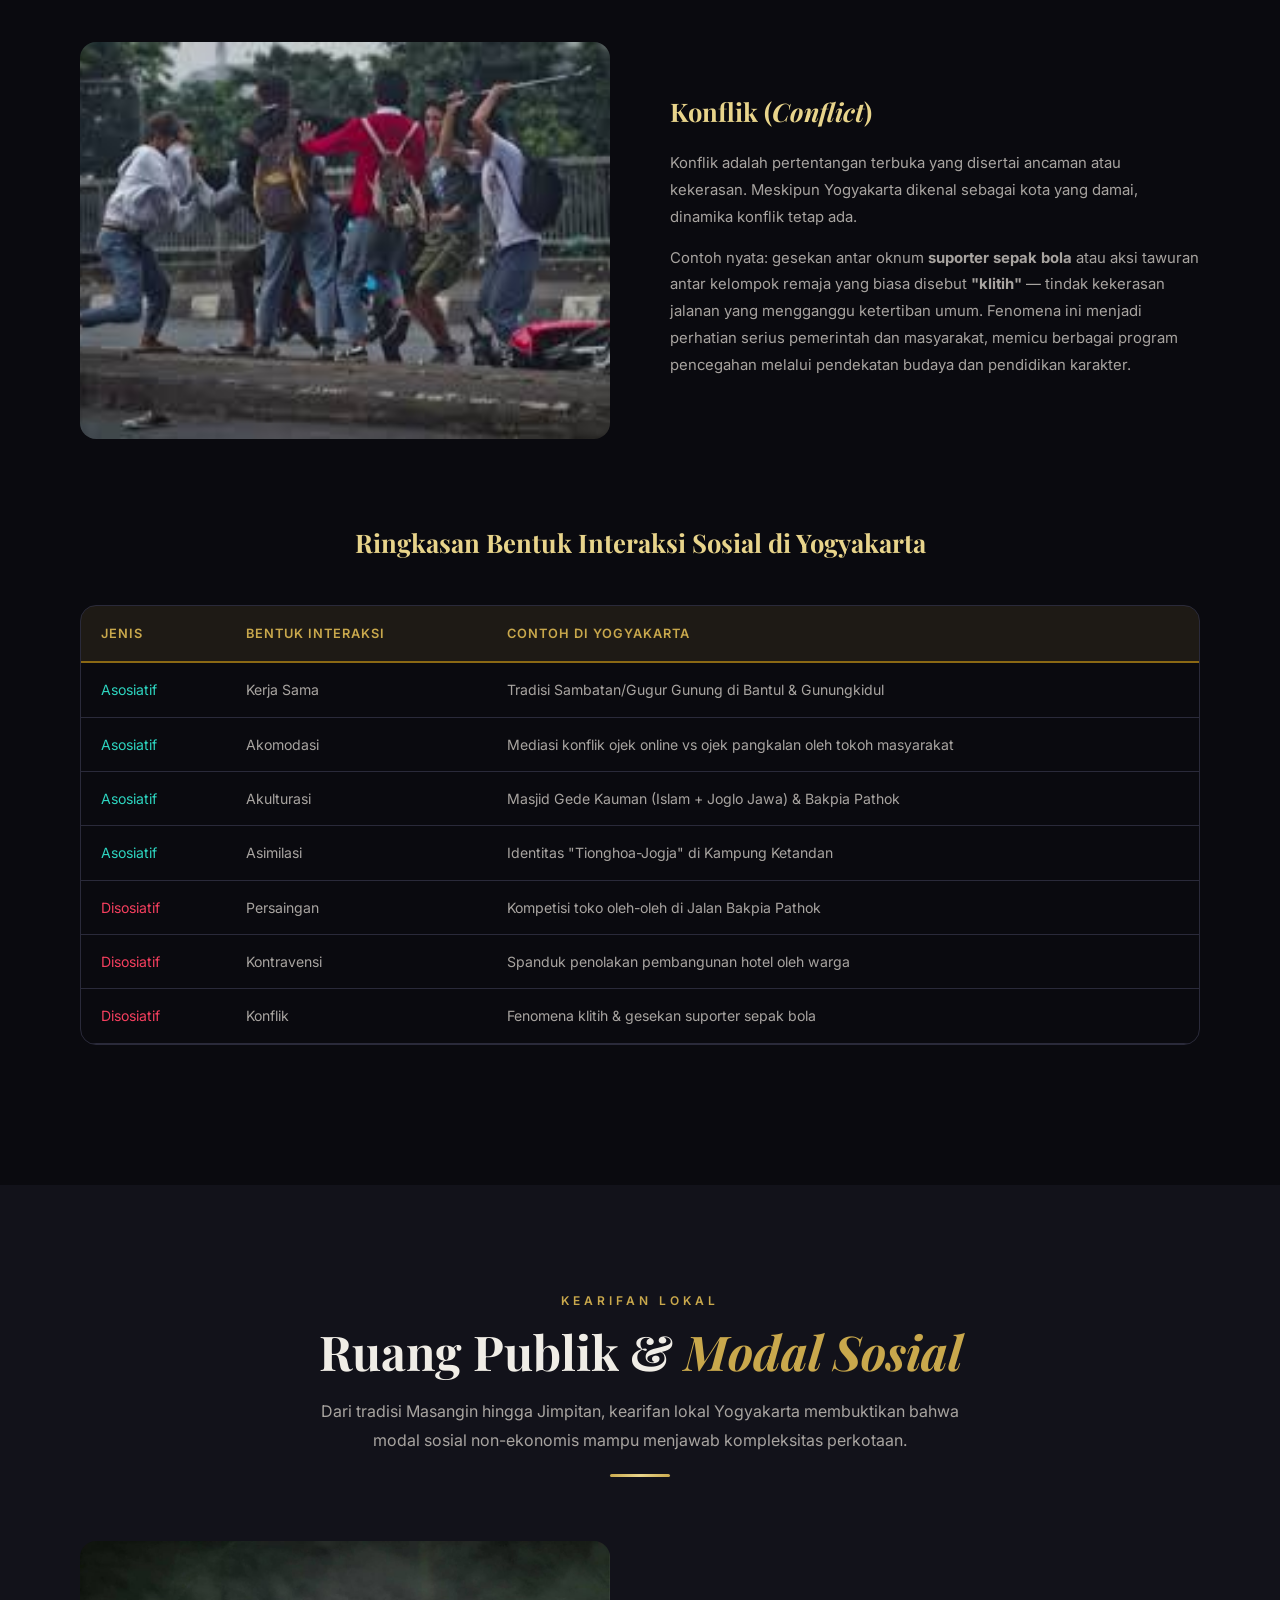
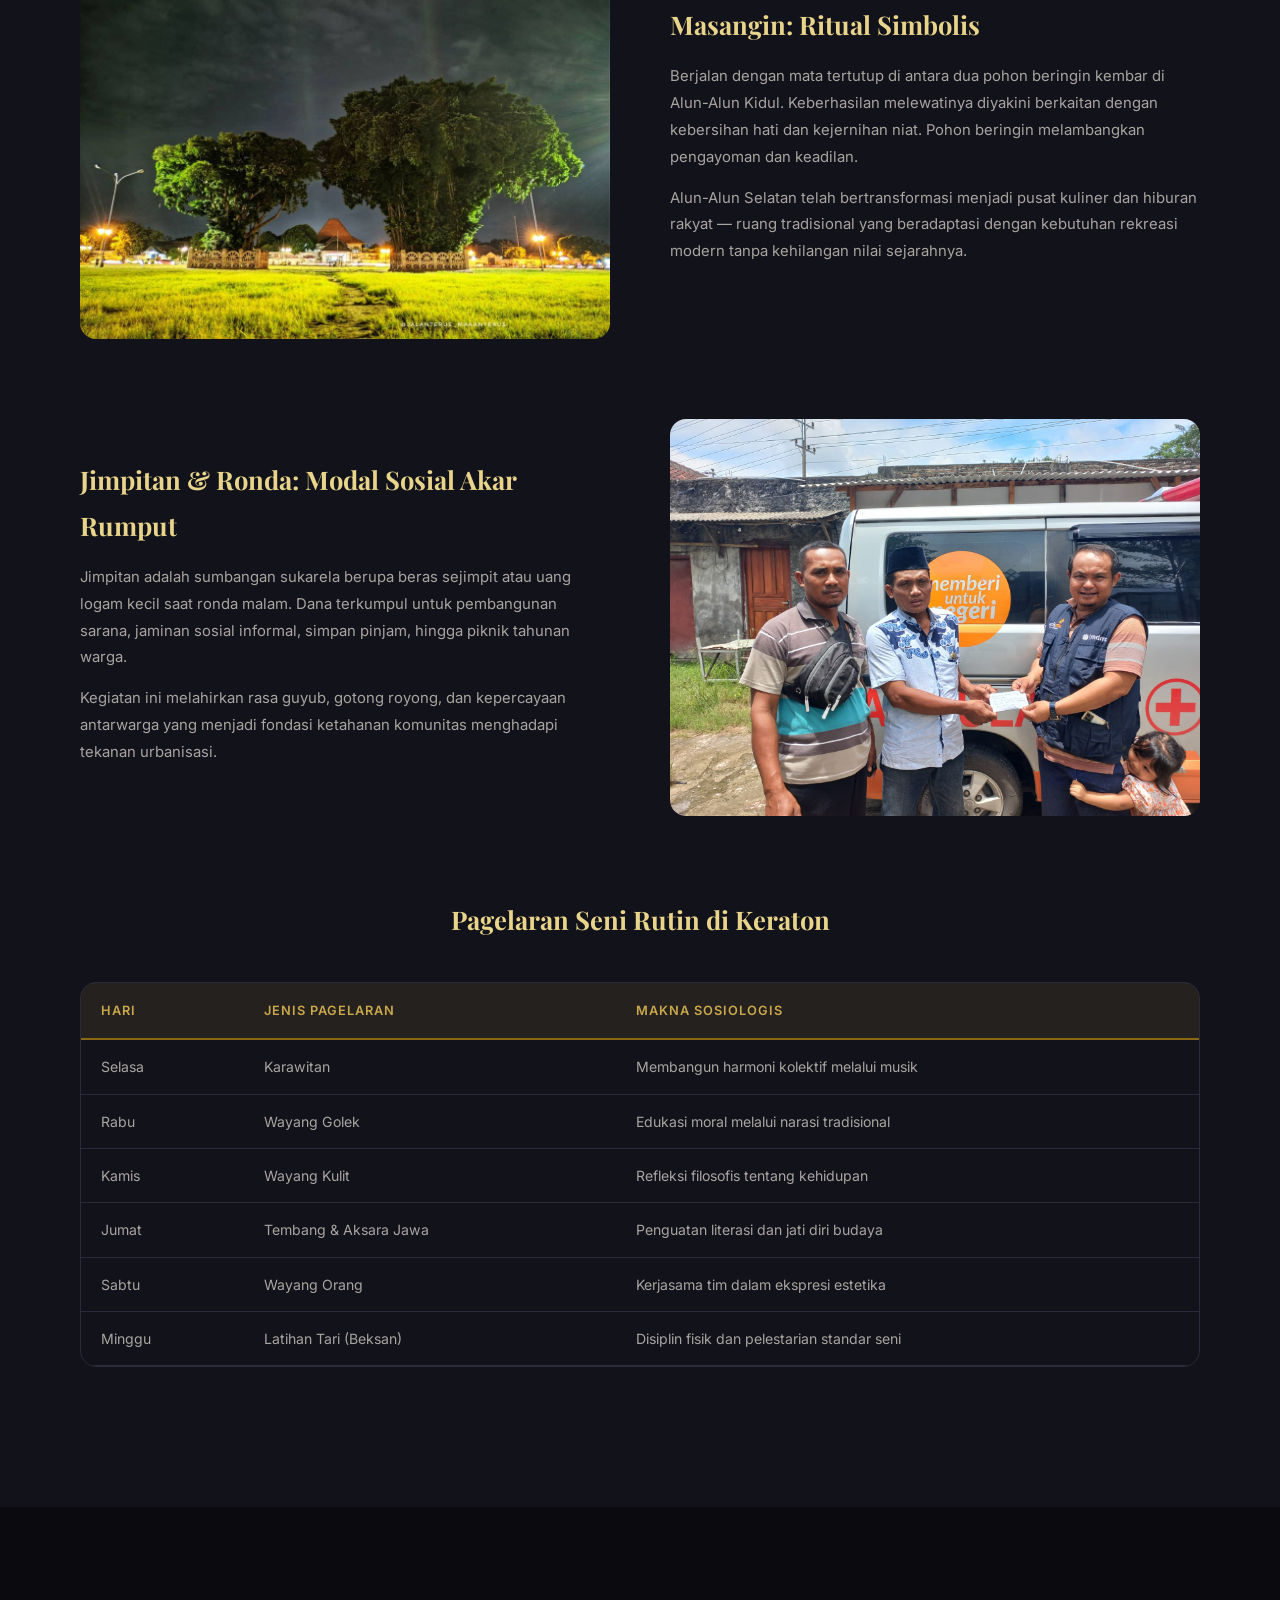
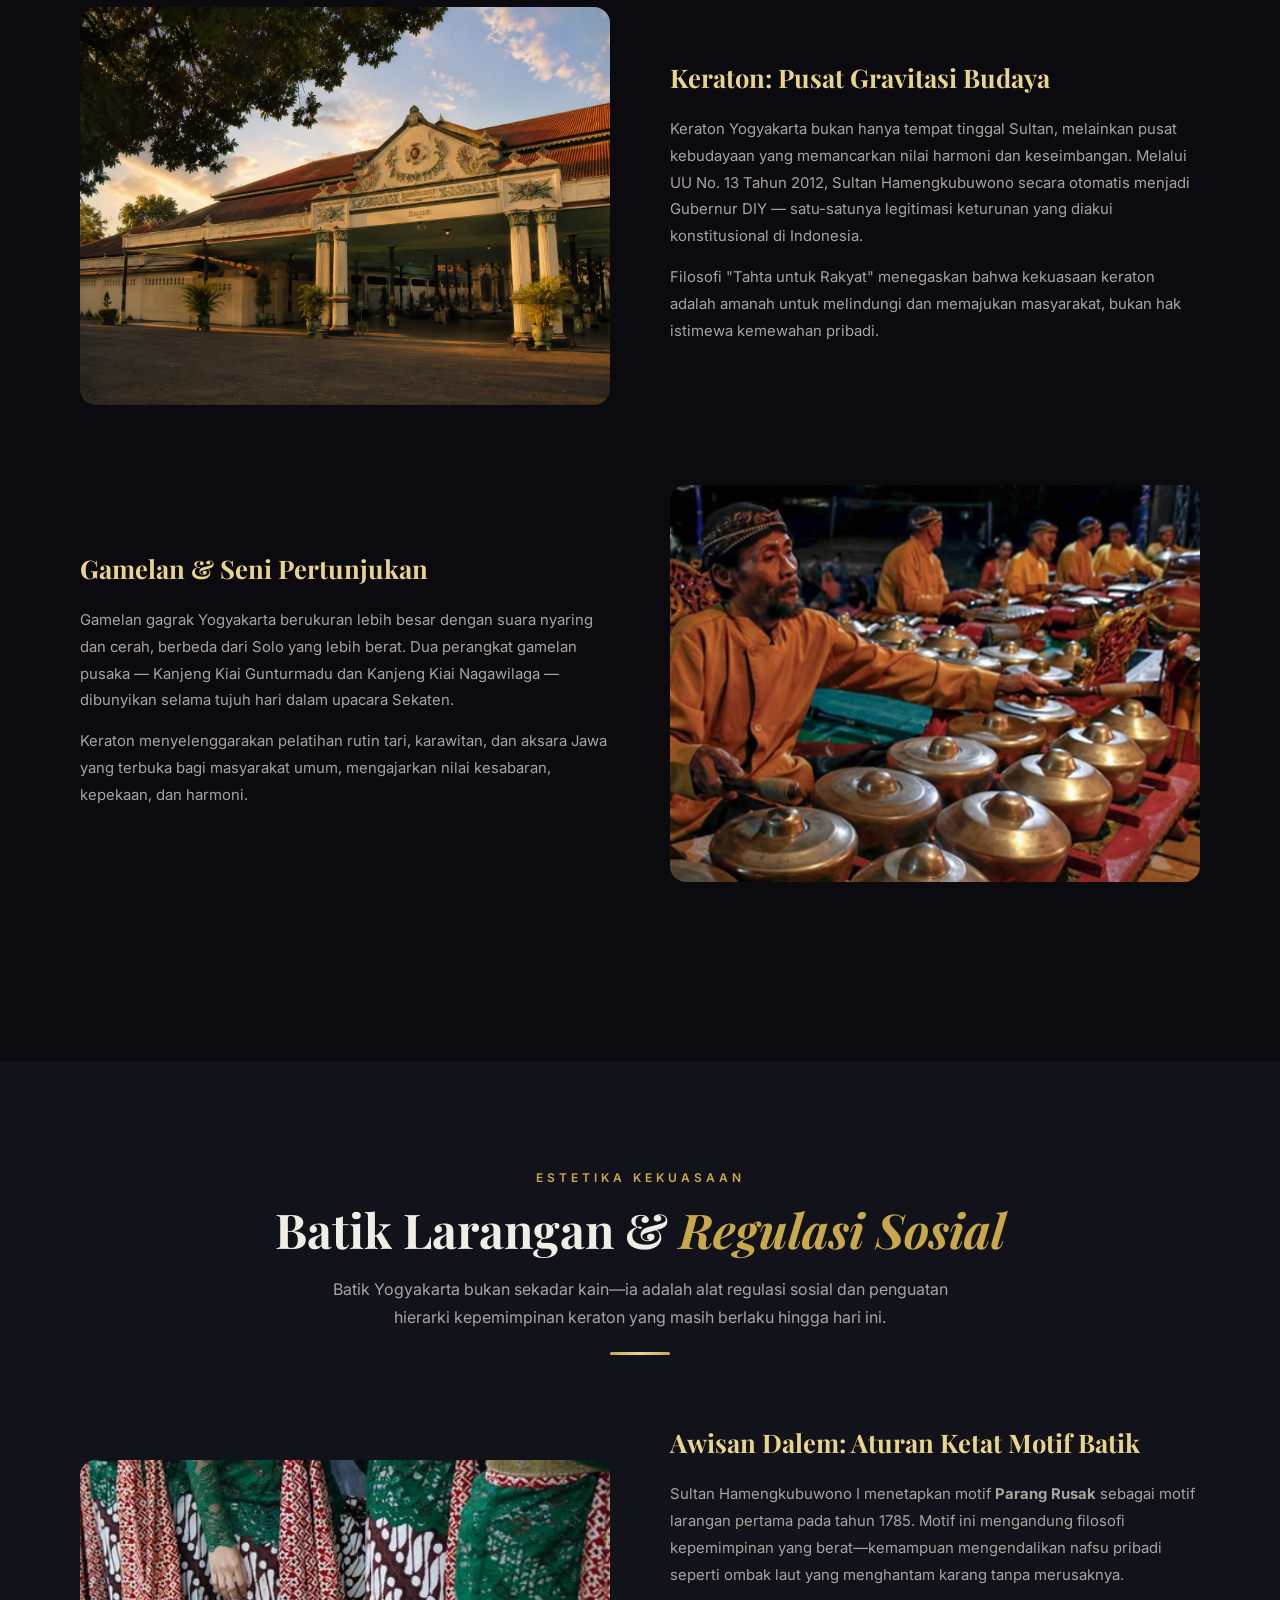
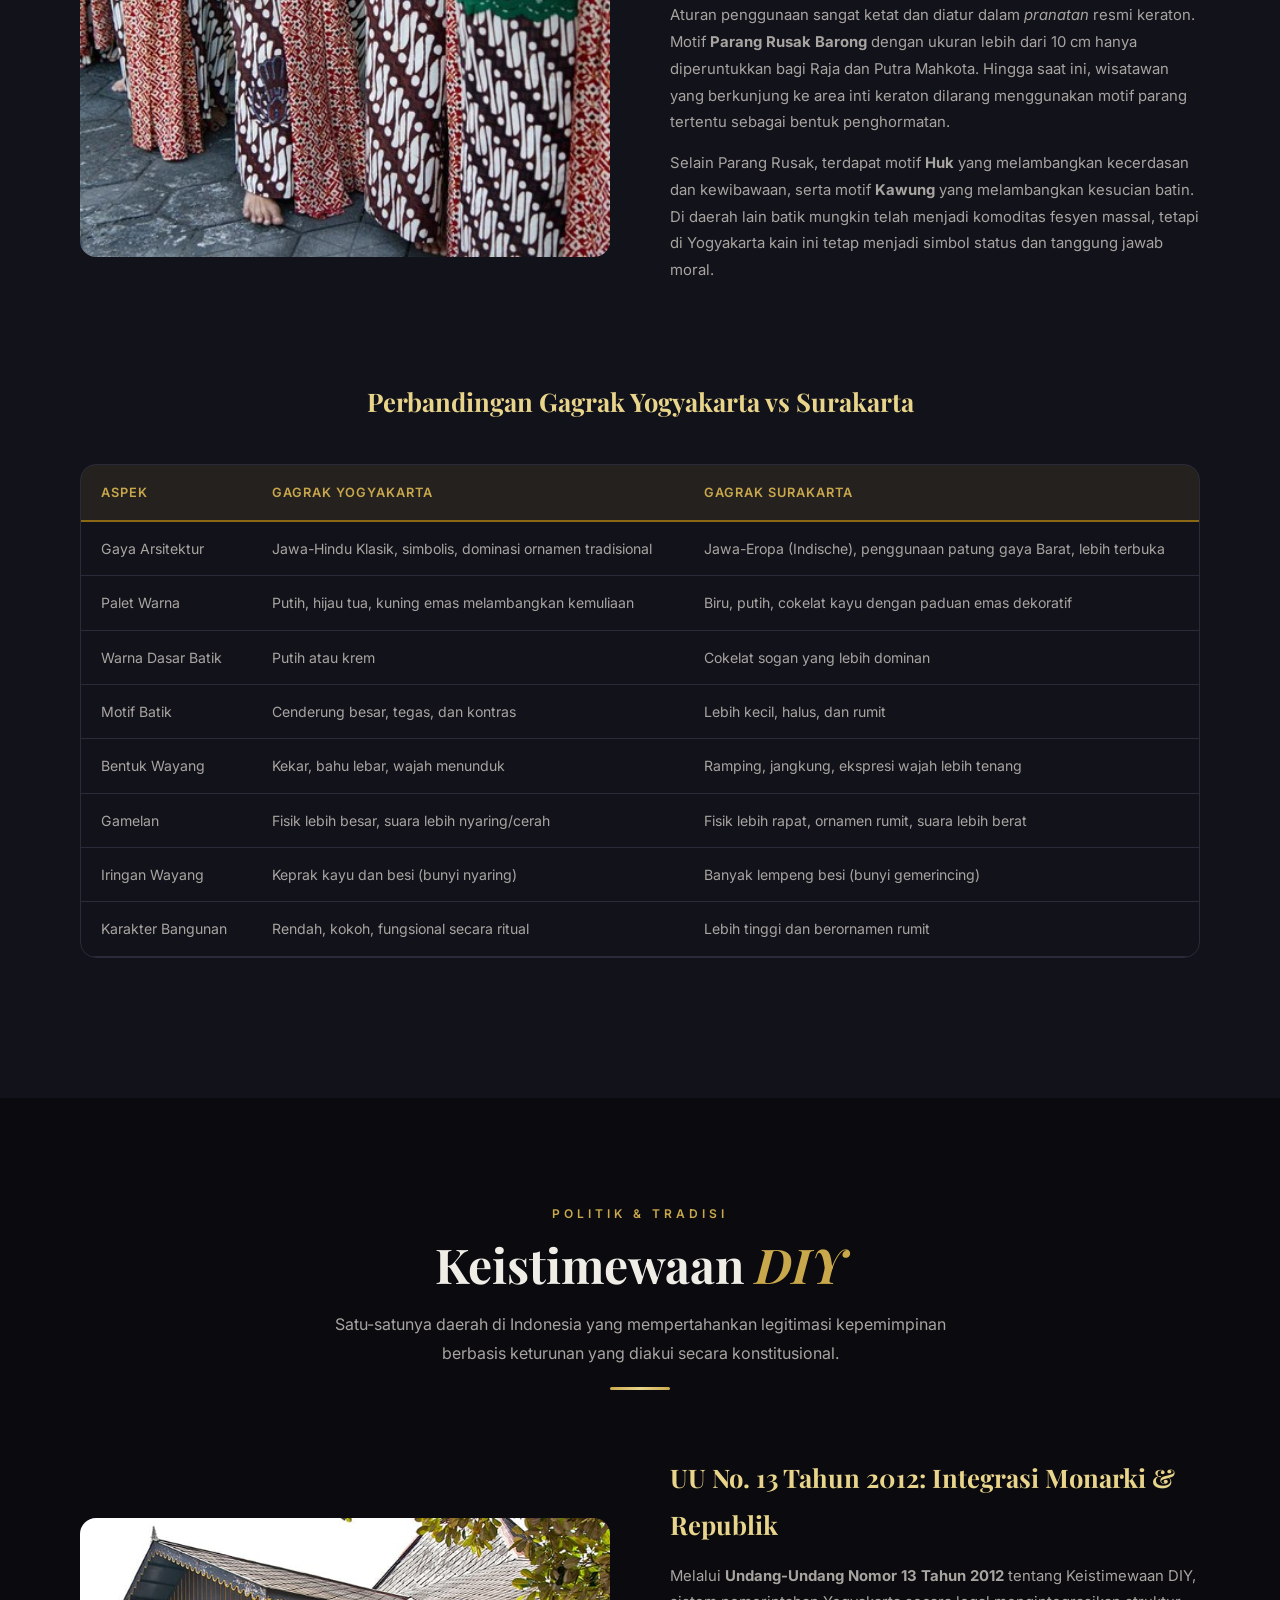
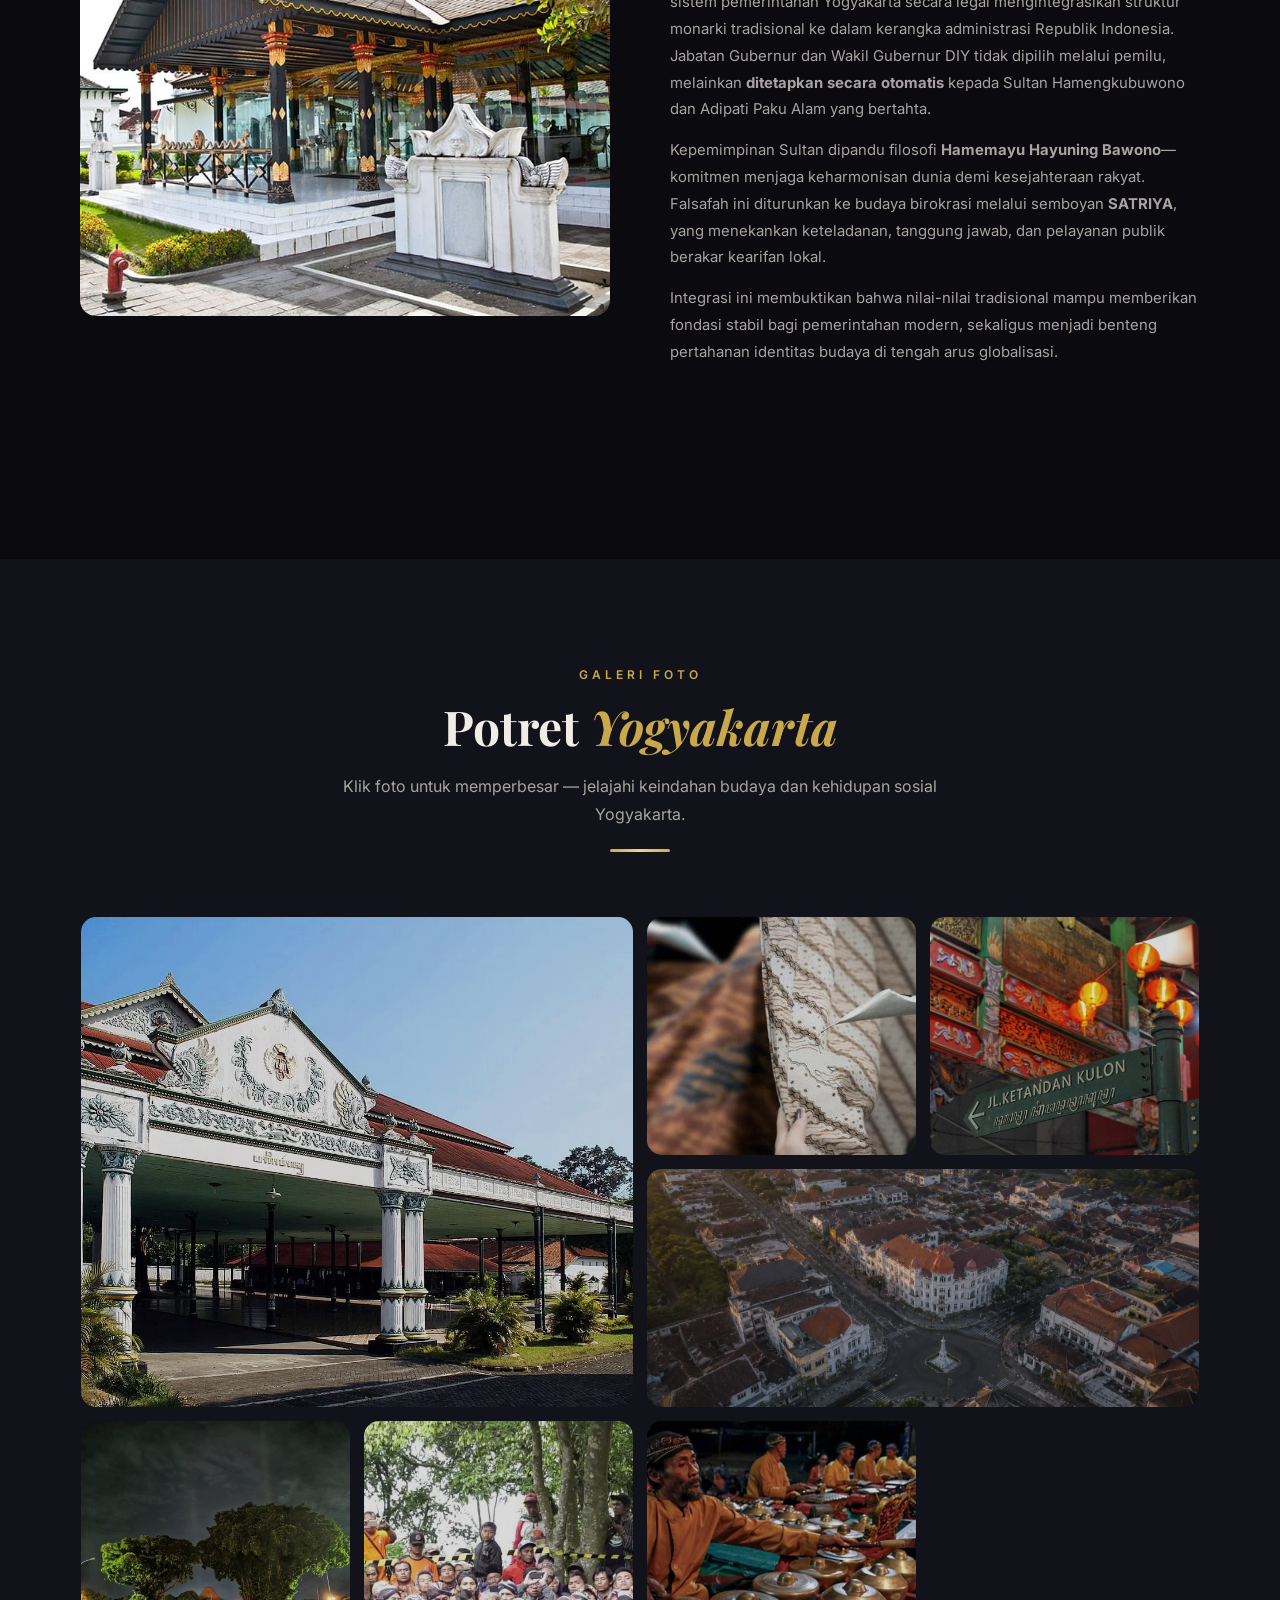
==== commit 655ad408: "Add files via upload" ====
--- a/index.html
+++ b/index.html
@@ -147,7 +147,6 @@
         <p>Pengakuan UNESCO pada September 2023 menegaskan signifikansi universal kearifan lokal ini. Konsep tata ruang ini tidak ditemukan di daerah lain dengan kedalaman makna serupa, menjadikannya identitas spasial paling mencolok dari Yogyakarta.</p>
         <ul class="filosofi-points">
           <li>Panggung Krapyak melambangkan rahim ibu (fase kelahiran/Sangkan), dikelilingi hutan tempat perburuan rusa</li>
-          <li>Vegetasi asam dan gayam sepanjang jalur mengandung pesan: berwajah rupawan (<em>nengsemake</em>) dan berhati teduh (<em>ayom</em>)</li>
           <li>Kompleks Kamandhungan berarti janin dalam kandungan; Kemagangan berarti fase belajar menjadi dewasa beradab</li>
           <li>Tugu Yogyakarta awalnya berbentuk <strong>Golong Gilig</strong> (silinder, puncak bulat)—simbol Manunggaling Kawula lan Gusti</li>
           <li>Tugu diubah Belanda menjadi Pal Putih setelah gempa 1867, namun esensinya tetap sebagai titik fokus spiritual Sultan</li>
